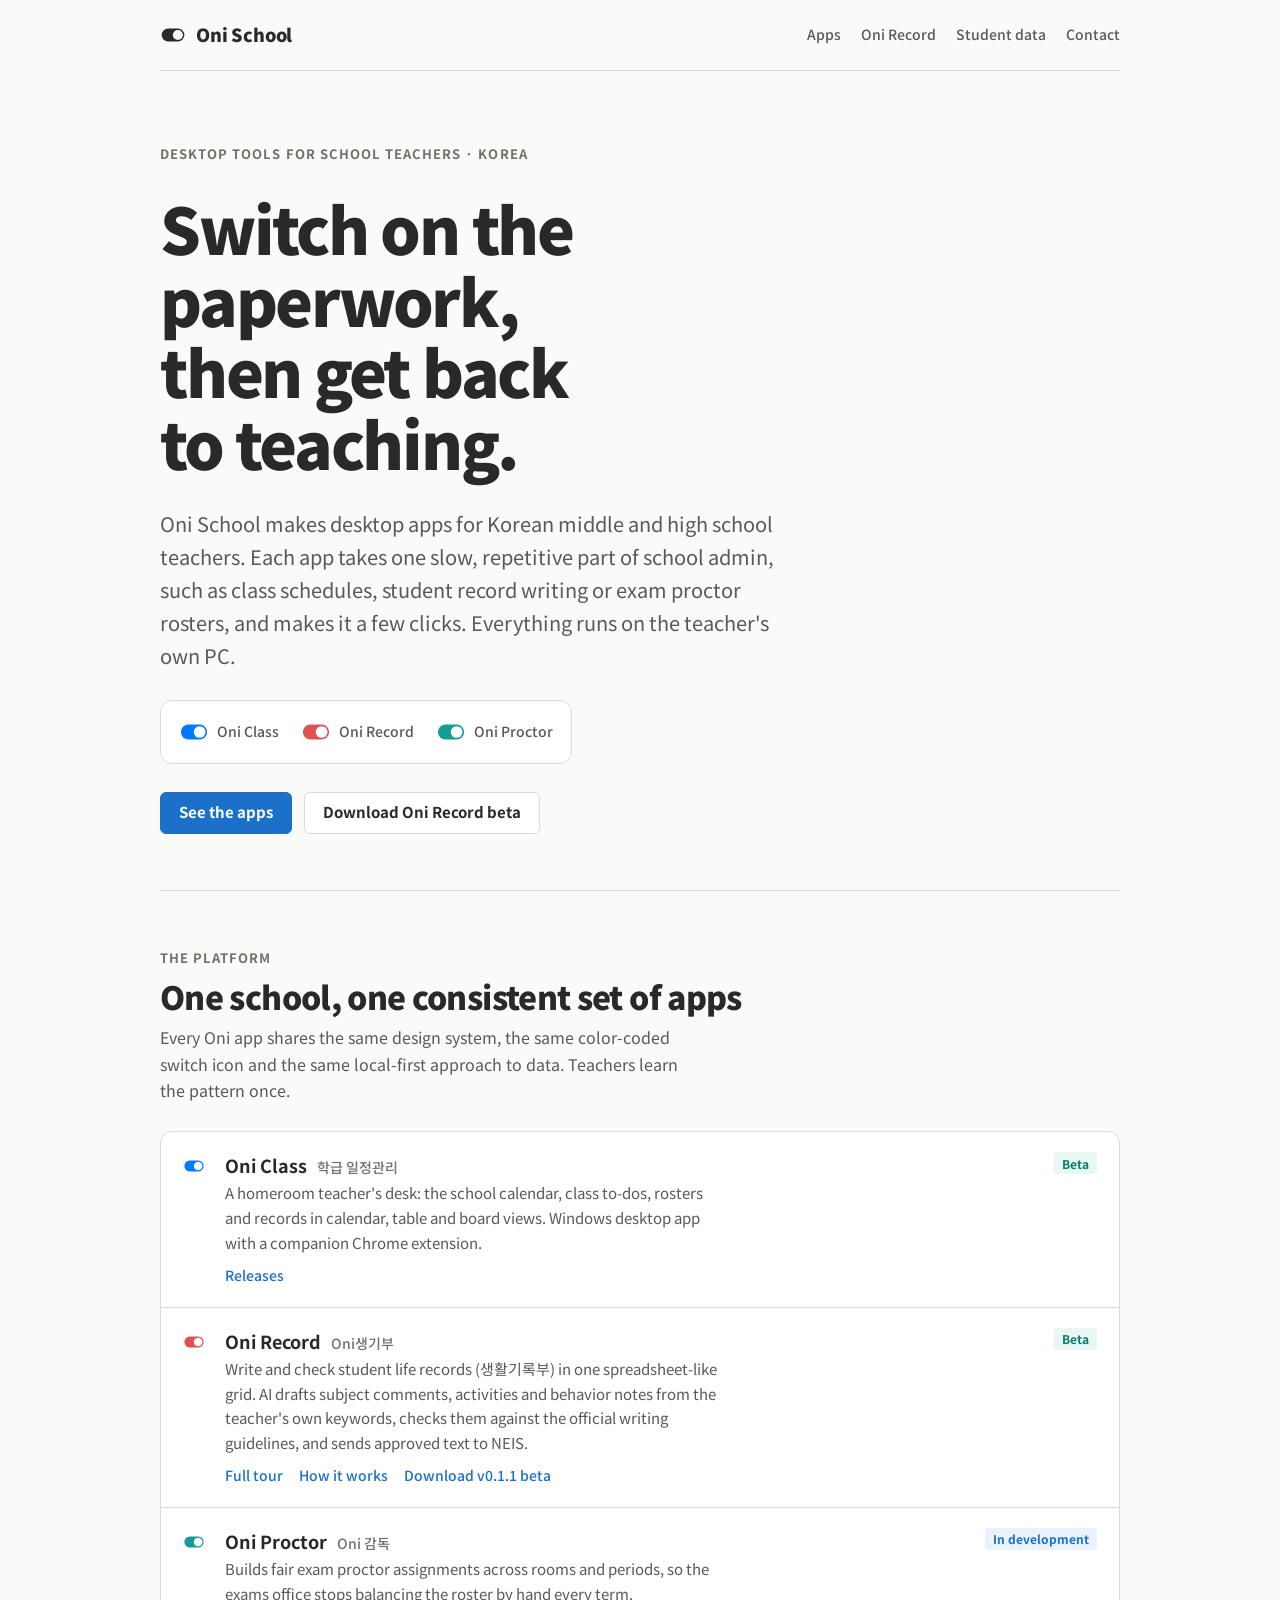
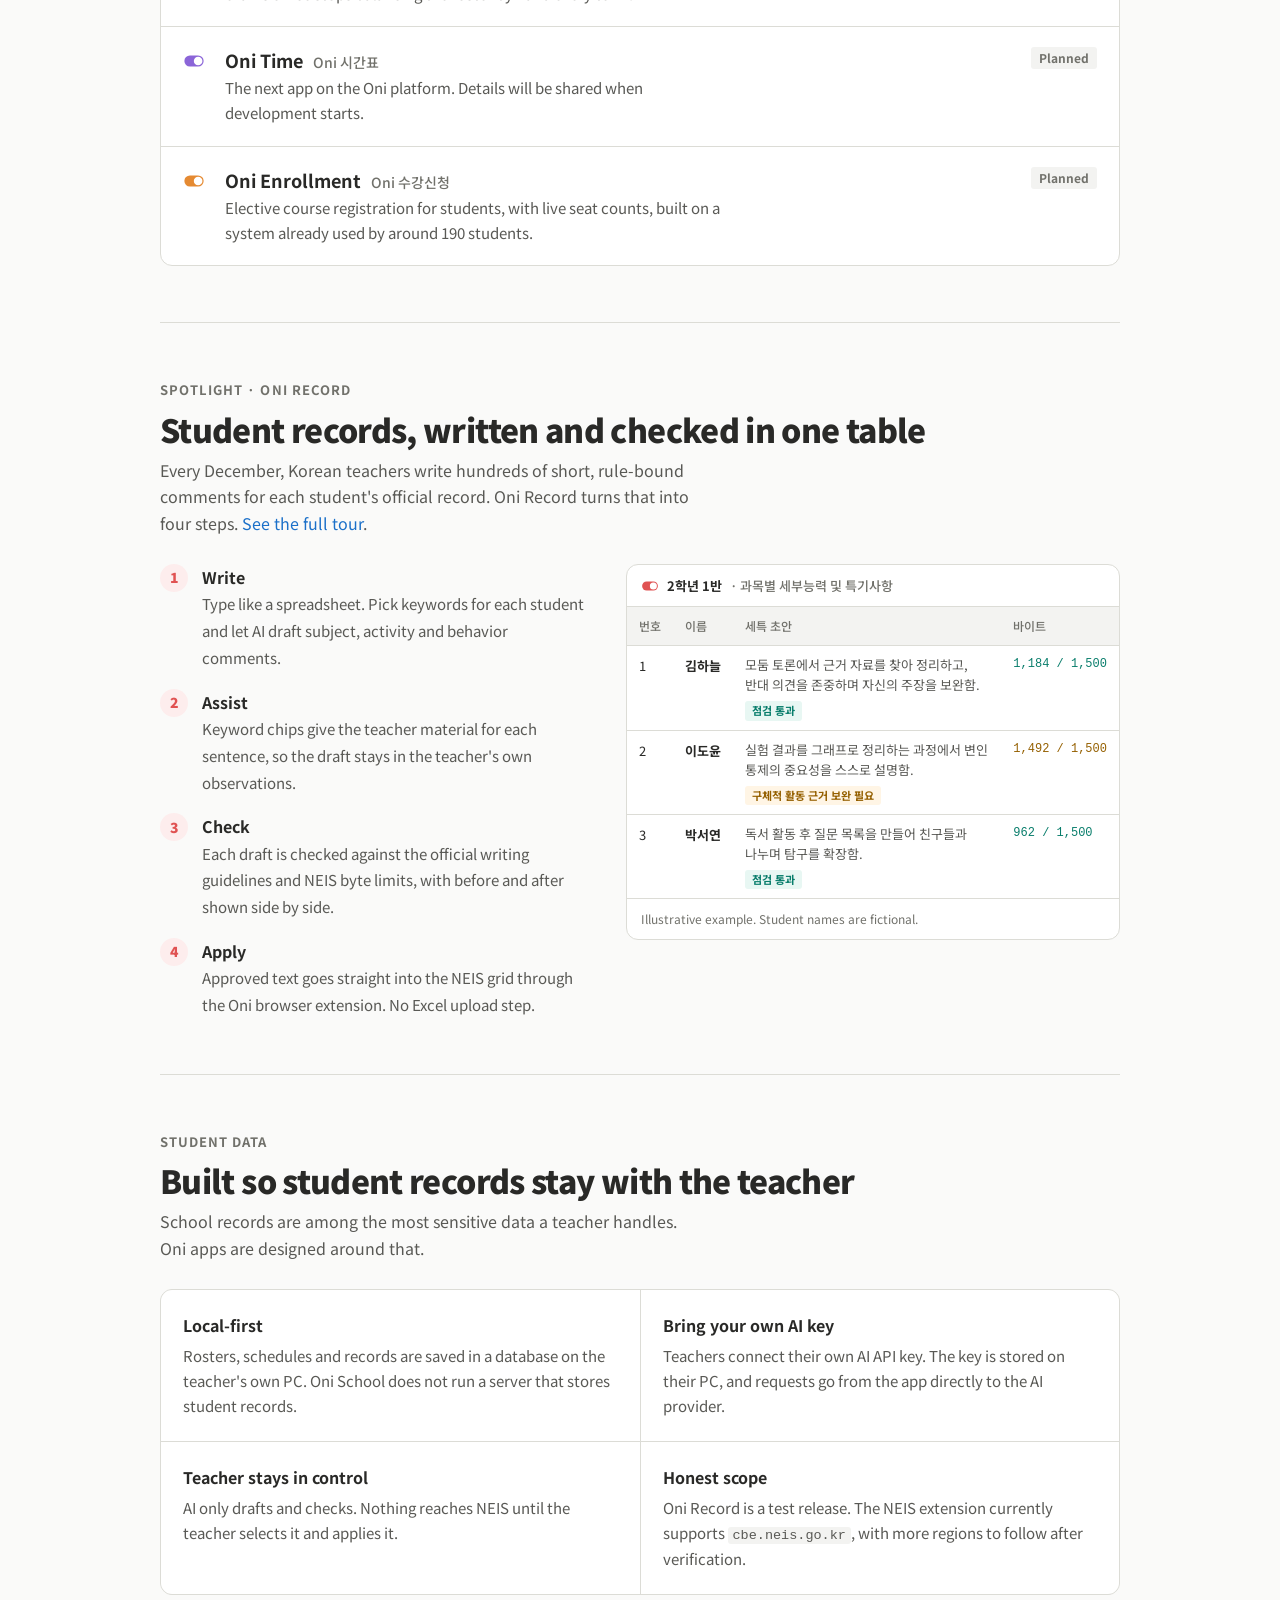
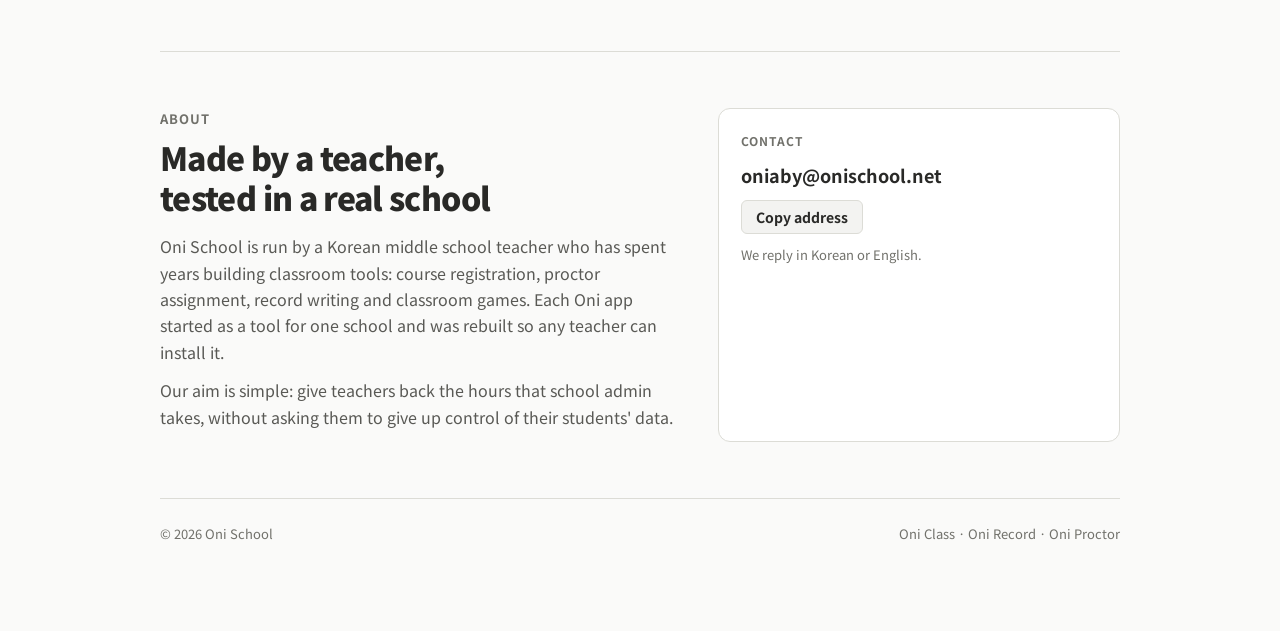
==== index.html @ 849f610b "Oni School site: landing page and Oni Record detail page - index.html: landing page as currently dep" ====
<!doctype html><html><head><meta charset=utf8><meta name=viewport content="width=device-width,initial-scale=1,viewport-fit=cover"><style>:root{color-scheme:light;box-sizing:border-box;padding-top:env(safe-area-inset-top,0px);padding-bottom:env(safe-area-inset-bottom,0px)}html{scroll-padding-top:env(safe-area-inset-top,0px)}body{margin:0;padding:0;font:14px -apple-system,BlinkMacSystemFont,sans-serif;background:#fff;color:#000}img{max-width:100%}[hidden]:not([hidden=until-found i]){display:none!important}</style></head><body>
<title>Oni School</title>
<meta name="description" content="Oni School builds local-first desktop tools for Korean school teachers: Oni Class, Oni Record and Oni Proctor.">
<link rel="preconnect" href="https://fonts.googleapis.com">
<link rel="preconnect" href="https://fonts.gstatic.com" crossorigin>
<link rel="stylesheet" href="https://fonts.googleapis.com/css2?family=Noto+Sans+KR:wght@400;500;700;900&display=swap">
<style>
/* Layout: Notion-calm single column (Oni School foundations v0.1). App switches are the one bold element. */
:root{
  --bg:#fafaf9; --surface:#ffffff; --subtle:#f3f3f1; --border:#dcdcd6;
  --text:#292927; --text-2:#595955; --muted:#71716b;
  --action:#1b70c9; --focus:#2383e2;
  --class:#007aff; --record:#e05252; --proctor:#149c95; --time:#8b65d8; --enroll:#e58a32;
  --class-soft:#eaf3fd; --record-soft:#fdeded; --proctor-soft:#e7f6f4; --time-soft:#f2edfb; --enroll-soft:#fff3e6;
  --ok:#087d6b; --ok-soft:#e8f7f3; --warn:#956000; --warn-soft:#fff5e5; --info:#1b70c9; --info-soft:#eaf3fd;
  --knob:#ffffff;
  --font:"Pretendard","Noto Sans KR",-apple-system,BlinkMacSystemFont,"Apple SD Gothic Neo","Malgun Gothic","Segoe UI",sans-serif;
  --mono:ui-monospace,"SF Mono",Menlo,Consolas,monospace;
  --r6:6px; --r12:12px;
}
@media (prefers-color-scheme: dark){:root:not([data-theme="light"]){
  --bg:#191919; --surface:#202020; --subtle:#262624; --border:#36362f;
  --text:rgba(255,255,255,.88); --text-2:rgba(255,255,255,.7); --muted:rgba(255,255,255,.52);
  --action:#5ea6ef; --focus:#5ea6ef;
  --class-soft:#16283d; --record-soft:#3a1f1f; --proctor-soft:#13302d; --time-soft:#2a2240; --enroll-soft:#3a2a18;
  --ok:#5fd0b9; --ok-soft:#163a33; --warn:#e9b45c; --warn-soft:#3a2e17; --info:#7ab6f2; --info-soft:#18304a;
  color-scheme:dark;
}}
:root[data-theme="dark"]{
  --bg:#191919; --surface:#202020; --subtle:#262624; --border:#36362f;
  --text:rgba(255,255,255,.88); --text-2:rgba(255,255,255,.7); --muted:rgba(255,255,255,.52);
  --action:#5ea6ef; --focus:#5ea6ef;
  --class-soft:#16283d; --record-soft:#3a1f1f; --proctor-soft:#13302d; --time-soft:#2a2240; --enroll-soft:#3a2a18;
  --ok:#5fd0b9; --ok-soft:#163a33; --warn:#e9b45c; --warn-soft:#3a2e17; --info:#7ab6f2; --info-soft:#18304a;
  color-scheme:dark;
}
*{box-sizing:border-box}
body{background:var(--bg);color:var(--text);font-family:var(--font);font-size:16px;line-height:1.65;margin:0;padding-inline:20px;padding-block:0 64px;-webkit-font-smoothing:antialiased;word-break:keep-all}
.wrap{max-width:960px;margin:0 auto}
a{color:var(--action);text-decoration:none}
a:hover{text-decoration:underline}
a:focus-visible,button:focus-visible{outline:2px solid var(--focus);outline-offset:2px;border-radius:4px}
h1,h2,h3{text-wrap:balance;margin:0}

/* Brand switch */
.sw{display:inline-block;flex:none}
.sw rect{fill:var(--c)}
.sw circle{fill:var(--knob)}

header.top{display:flex;align-items:center;justify-content:space-between;gap:16px;padding-block:20px;border-bottom:1px solid var(--border)}
.brand{display:flex;align-items:center;gap:10px;color:var(--text);font-weight:900;font-size:18px;letter-spacing:-.01em}
.brand:hover{text-decoration:none}
nav{display:flex;gap:20px;font-size:14px;font-weight:500}
nav a{color:var(--text-2)}

/* Hero */
.hero{padding-block:72px 56px;display:grid;gap:28px}
.eyebrow{font-size:13px;font-weight:700;letter-spacing:.08em;text-transform:uppercase;color:var(--muted)}
.hero h1{font-size:clamp(36px,7vw,64px);line-height:1.12;letter-spacing:-.035em;font-weight:900;max-width:14ch}
.hero p.lead{font-size:clamp(17px,2.4vw,20px);color:var(--text-2);max-width:56ch;margin:0}
.switchboard{display:flex;flex-wrap:wrap;gap:10px 22px;padding:16px 18px;background:var(--surface);border:1px solid var(--border);border-radius:var(--r12);width:fit-content;max-width:100%}
.switchboard span{display:flex;align-items:center;gap:8px;font-size:14px;font-weight:500;color:var(--text-2)}
.sw.big{width:30px;height:30px}
.sw.big circle{transition:transform .5s cubic-bezier(.3,.8,.3,1)}
.sw.big circle{transform-box:view-box}
.sw.big.off circle{transform:translateX(-96px)}
.sw.big.off rect{fill:var(--border);transition:fill .4s}
.cta{display:flex;flex-wrap:wrap;gap:12px}
.btn{display:inline-flex;align-items:center;height:42px;padding:0 18px;border-radius:var(--r6);font-weight:700;font-size:15px;border:1px solid var(--border);color:var(--text);background:var(--surface)}
.btn:hover{text-decoration:none;background:var(--subtle)}
.btn.primary{background:var(--action);border-color:var(--action);color:#fff}
.btn.primary:hover{filter:brightness(1.07);background:var(--action)}

section{padding-block:56px;border-top:1px solid var(--border)}
.sec-head{display:grid;gap:8px;margin-bottom:28px}
.sec-head h2{font-size:clamp(24px,4vw,32px);letter-spacing:-.02em;font-weight:900;line-height:1.25}
.sec-head p{color:var(--text-2);margin:0;max-width:60ch}

/* App directory (Notion-like rows) */
.apps{border:1px solid var(--border);border-radius:var(--r12);background:var(--surface);overflow:hidden}
.app{display:grid;grid-template-columns:28px minmax(0,1fr) auto;gap:6px 14px;align-items:start;padding:20px 22px;border-top:1px solid var(--border)}
.app:first-child{border-top:0}
.app .sw{width:22px;height:22px;margin-top:3px}
.app h3{font-size:18px;font-weight:700;line-height:1.5}
.app h3 small{font-weight:500;color:var(--muted);font-size:14px;margin-left:6px}
.app p{margin:2px 0 0;color:var(--text-2);font-size:15px;max-width:62ch}
.app .links{margin-top:8px;display:flex;flex-wrap:wrap;gap:6px 16px;font-size:14px;font-weight:500}
.tag{display:inline-flex;align-items:center;height:22px;padding:0 8px;border-radius:3px;font-size:12px;font-weight:700;white-space:nowrap}
.tag.beta{background:var(--ok-soft);color:var(--ok)}
.tag.dev{background:var(--info-soft);color:var(--info)}
.tag.plan{background:var(--subtle);color:var(--muted)}

/* Oni Record feature */
.feature{display:grid;grid-template-columns:minmax(0,1fr) minmax(0,1.15fr);gap:36px;align-items:start}
.steps{list-style:none;margin:0;padding:0;display:grid;gap:18px;counter-reset:s}
.steps li{display:grid;grid-template-columns:30px minmax(0,1fr);gap:12px;counter-increment:s}
.steps li::before{content:counter(s);display:grid;place-items:center;width:28px;height:28px;border-radius:50%;background:var(--record-soft);color:var(--record);font-weight:900;font-size:14px}
.steps b{display:block;font-size:16px}
.steps span{color:var(--text-2);font-size:15px}
.mock{background:var(--surface);border:1px solid var(--border);border-radius:var(--r12);overflow:hidden;font-size:13px;min-width:0}
.mock .bar{display:flex;align-items:center;gap:8px;padding:10px 14px;border-bottom:1px solid var(--border);color:var(--muted);font-weight:500}
.mock .bar .sw{width:18px;height:18px}
.mock .bar b{color:var(--text)}
.mock .scroll{overflow-x:auto}
.mock table{border-collapse:collapse;width:100%;min-width:460px}
.mock th,.mock td{border-bottom:1px solid var(--border);padding:9px 12px;text-align:left;vertical-align:top}
.mock th{font-weight:500;color:var(--muted);background:var(--subtle);font-size:12px}
.mock td.name{font-weight:700;white-space:nowrap}
.mock td.txt{color:var(--text-2);line-height:1.55}
.mock .bytes{font-family:var(--mono);font-variant-numeric:tabular-nums;font-size:12px;white-space:nowrap}
.mock .bytes.ok{color:var(--ok)}
.mock .bytes.warn{color:var(--warn)}
.mock .chip{display:inline-block;margin-top:6px;padding:1px 7px;border-radius:3px;font-size:11px;font-weight:700}
.chip.warn{background:var(--warn-soft);color:var(--warn)}
.chip.ok{background:var(--ok-soft);color:var(--ok)}
.mock .note{padding:10px 14px;color:var(--muted);font-size:12px}

/* Data handling */
.facts{display:grid;grid-template-columns:repeat(2,minmax(0,1fr));gap:1px;background:var(--border);border:1px solid var(--border);border-radius:var(--r12);overflow:hidden}
.fact{background:var(--surface);padding:22px}
.fact h3{font-size:16px;font-weight:700;margin-bottom:6px}
.fact p{margin:0;color:var(--text-2);font-size:15px}
code{font-family:var(--mono);font-size:.9em;background:var(--subtle);padding:1px 5px;border-radius:3px}

/* About + contact */
.about{display:grid;grid-template-columns:minmax(0,1.3fr) minmax(0,1fr);gap:36px}
.about p{margin:0 0 12px;color:var(--text-2);max-width:60ch}
.contact{background:var(--surface);border:1px solid var(--border);border-radius:var(--r12);padding:22px;display:grid;gap:10px;align-content:start}
.contact .label{font-size:12px;font-weight:700;letter-spacing:.08em;text-transform:uppercase;color:var(--muted)}
.contact .mail{font-size:18px;font-weight:700;user-select:all;overflow-wrap:anywhere}
.contact button{justify-self:start;font:inherit;font-size:14px;font-weight:700;height:34px;padding:0 14px;border-radius:var(--r6);border:1px solid var(--border);background:var(--subtle);color:var(--text);cursor:pointer}
.contact small{color:var(--muted);font-size:13px}

footer{border-top:1px solid var(--border);padding-block:24px;display:flex;flex-wrap:wrap;justify-content:space-between;gap:12px;color:var(--muted);font-size:13px}

@media (max-width:760px){
  .feature,.about{grid-template-columns:minmax(0,1fr)}
  .facts{grid-template-columns:minmax(0,1fr)}
  nav{display:none}
  .hero{padding-block:48px 40px}
  .app{grid-template-columns:24px minmax(0,1fr)}
  .app .tag{grid-column:2;justify-self:start;grid-row:1}
  .app > div{grid-column:2}
}
@media (prefers-reduced-motion:reduce){.sw.big circle,.sw.big rect{transition:none}}
</style>

<svg width="0" height="0" style="position:absolute" aria-hidden="true">
  <defs>
    <symbol id="oni-sw" viewBox="0 0 256 256"><rect x="16" y="64" width="224" height="128" rx="64" style="fill:var(--c)"/><circle cx="176" cy="128" r="50" style="fill:var(--knob)"/></symbol>
  </defs>
</svg>

<div class="wrap">
  <header class="top">
    <a class="brand" href="#top" aria-label="Oni School home">
      <svg class="sw" width="26" height="26" style="--c:var(--text)" viewBox="0 0 256 256" aria-hidden="true"><rect x="16" y="64" width="224" height="128" rx="64"/><circle cx="176" cy="128" r="50" style="fill:var(--bg)"/></svg>
      Oni School
    </a>
    <nav aria-label="Sections">
      <a href="#apps">Apps</a>
      <a href="#record">Oni Record</a>
      <a href="#data">Student data</a>
      <a href="#contact">Contact</a>
    </nav>
  </header>

  <main id="top">
    <div class="hero">
      <div class="eyebrow">Desktop tools for school teachers · Korea</div>
      <h1>Switch on the paperwork, then get back to teaching.</h1>
      <p class="lead">Oni School makes desktop apps for Korean middle and high school teachers. Each app takes one slow, repetitive part of school admin, such as class schedules, student record writing or exam proctor rosters, and makes it a few clicks. Everything runs on the teacher's own PC.</p>
      <div class="switchboard" aria-label="Oni School apps">
        <span><svg class="sw big off" style="--c:var(--class)" viewBox="0 0 256 256" aria-hidden="true"><rect x="16" y="64" width="224" height="128" rx="64"/><circle cx="176" cy="128" r="50"/></svg>Oni Class</span>
        <span><svg class="sw big off" style="--c:var(--record)" viewBox="0 0 256 256" aria-hidden="true"><rect x="16" y="64" width="224" height="128" rx="64"/><circle cx="176" cy="128" r="50"/></svg>Oni Record</span>
        <span><svg class="sw big off" style="--c:var(--proctor)" viewBox="0 0 256 256" aria-hidden="true"><rect x="16" y="64" width="224" height="128" rx="64"/><circle cx="176" cy="128" r="50"/></svg>Oni Proctor</span>
      </div>
      <div class="cta">
        <a class="btn primary" href="#apps">See the apps</a>
        <a class="btn" href="https://github.com/yang102948549/oni-record/releases" target="_blank" rel="noopener">Download Oni Record beta</a>
      </div>
    </div>

    <section id="apps">
      <div class="sec-head">
        <div class="eyebrow">The platform</div>
        <h2>One school, one consistent set of apps</h2>
        <p>Every Oni app shares the same design system, the same color-coded switch icon and the same local-first approach to data. Teachers learn the pattern once.</p>
      </div>
      <div class="apps">
        <article class="app">
          <svg class="sw" style="--c:var(--class)" aria-hidden="true"><use href="#oni-sw"/></svg>
          <div>
            <h3>Oni Class <small>학급 일정관리</small></h3>
            <p>A homeroom teacher's desk: the school calendar, class to-dos, rosters and records in calendar, table and board views. Windows desktop app with a companion Chrome extension.</p>
            <div class="links"><a href="https://github.com/yang102948549/oni-class/releases" target="_blank" rel="noopener">Releases</a></div>
          </div>
          <span class="tag beta">Beta</span>
        </article>
        <article class="app">
          <svg class="sw" style="--c:var(--record)" aria-hidden="true"><use href="#oni-sw"/></svg>
          <div>
            <h3>Oni Record <small>Oni생기부</small></h3>
            <p>Write and check student life records (생활기록부) in one spreadsheet-like grid. AI drafts subject comments, activities and behavior notes from the teacher's own keywords, checks them against the official writing guidelines, and sends approved text to NEIS.</p>
            <div class="links"><a href="oni-record/">Full tour</a><a href="#record">How it works</a><a href="https://github.com/yang102948549/oni-record/releases" target="_blank" rel="noopener">Download v0.1.1 beta</a></div>
          </div>
          <span class="tag beta">Beta</span>
        </article>
        <article class="app">
          <svg class="sw" style="--c:var(--proctor)" aria-hidden="true"><use href="#oni-sw"/></svg>
          <div>
            <h3>Oni Proctor <small>Oni 감독</small></h3>
            <p>Builds fair exam proctor assignments across rooms and periods, so the exams office stops balancing the roster by hand every term.</p>
          </div>
          <span class="tag dev">In development</span>
        </article>
        <article class="app">
          <svg class="sw" style="--c:var(--time)" aria-hidden="true"><use href="#oni-sw"/></svg>
          <div>
            <h3>Oni Time <small>Oni 시간표</small></h3>
            <p>The next app on the Oni platform. Details will be shared when development starts.</p>
          </div>
          <span class="tag plan">Planned</span>
        </article>
        <article class="app">
          <svg class="sw" style="--c:var(--enroll)" aria-hidden="true"><use href="#oni-sw"/></svg>
          <div>
            <h3>Oni Enrollment <small>Oni 수강신청</small></h3>
            <p>Elective course registration for students, with live seat counts, built on a system already used by around 190 students.</p>
          </div>
          <span class="tag plan">Planned</span>
        </article>
      </div>
    </section>

    <section id="record">
      <div class="sec-head">
        <div class="eyebrow">Spotlight · Oni Record</div>
        <h2>Student records, written and checked in one table</h2>
        <p>Every December, Korean teachers write hundreds of short, rule-bound comments for each student's official record. Oni Record turns that into four steps. <a href="oni-record/">See the full tour</a>.</p>
      </div>
      <div class="feature">
        <ol class="steps">
          <li><div><b>Write</b><span>Type like a spreadsheet. Pick keywords for each student and let AI draft subject, activity and behavior comments.</span></div></li>
          <li><div><b>Assist</b><span>Keyword chips give the teacher material for each sentence, so the draft stays in the teacher's own observations.</span></div></li>
          <li><div><b>Check</b><span>Each draft is checked against the official writing guidelines and NEIS byte limits, with before and after shown side by side.</span></div></li>
          <li><div><b>Apply</b><span>Approved text goes straight into the NEIS grid through the Oni browser extension. No Excel upload step.</span></div></li>
        </ol>
        <figure class="mock" style="margin:0">
          <div class="bar"><svg class="sw" style="--c:var(--record)" aria-hidden="true"><use href="#oni-sw"/></svg><b>2학년 1반</b> · 과목별 세부능력 및 특기사항</div>
          <div class="scroll">
            <table>
              <thead><tr><th>번호</th><th>이름</th><th>세특 초안</th><th>바이트</th></tr></thead>
              <tbody>
                <tr><td>1</td><td class="name">김하늘</td><td class="txt">모둠 토론에서 근거 자료를 찾아 정리하고, 반대 의견을 존중하며 자신의 주장을 보완함.<br><span class="chip ok">점검 통과</span></td><td class="bytes ok">1,184 / 1,500</td></tr>
                <tr><td>2</td><td class="name">이도윤</td><td class="txt">실험 결과를 그래프로 정리하는 과정에서 변인 통제의 중요성을 스스로 설명함.<br><span class="chip warn">구체적 활동 근거 보완 필요</span></td><td class="bytes warn">1,492 / 1,500</td></tr>
                <tr><td>3</td><td class="name">박서연</td><td class="txt">독서 활동 후 질문 목록을 만들어 친구들과 나누며 탐구를 확장함.<br><span class="chip ok">점검 통과</span></td><td class="bytes ok">962 / 1,500</td></tr>
              </tbody>
            </table>
          </div>
          <figcaption class="note">Illustrative example. Student names are fictional.</figcaption>
        </figure>
      </div>
    </section>

    <section id="data">
      <div class="sec-head">
        <div class="eyebrow">Student data</div>
        <h2>Built so student records stay with the teacher</h2>
        <p>School records are among the most sensitive data a teacher handles. Oni apps are designed around that.</p>
      </div>
      <div class="facts">
        <div class="fact"><h3>Local-first</h3><p>Rosters, schedules and records are saved in a database on the teacher's own PC. Oni School does not run a server that stores student records.</p></div>
        <div class="fact"><h3>Bring your own AI key</h3><p>Teachers connect their own AI API key. The key is stored on their PC, and requests go from the app directly to the AI provider.</p></div>
        <div class="fact"><h3>Teacher stays in control</h3><p>AI only drafts and checks. Nothing reaches NEIS until the teacher selects it and applies it.</p></div>
        <div class="fact"><h3>Honest scope</h3><p>Oni Record is a test release. The NEIS extension currently supports <code>cbe.neis.go.kr</code>, with more regions to follow after verification.</p></div>
      </div>
    </section>

    <section id="contact">
      <div class="about">
        <div>
          <div class="sec-head" style="margin-bottom:16px">
            <div class="eyebrow">About</div>
            <h2>Made by a teacher, tested in a real school</h2>
          </div>
          <p>Oni School is run by a Korean middle school teacher who has spent years building classroom tools: course registration, proctor assignment, record writing and classroom games. Each Oni app started as a tool for one school and was rebuilt so any teacher can install it.</p>
          <p>Our aim is simple: give teachers back the hours that school admin takes, without asking them to give up control of their students' data.</p>
        </div>
        <div class="contact">
          <div class="label">Contact</div>
          <div class="mail" id="mail">oniaby@onischool.net</div>
          <button type="button" id="copy">Copy address</button>
          <small>We reply in Korean or English.</small>
        </div>
      </div>
    </section>
  </main>

  <footer>
    <span>© 2026 Oni School</span>
    <span>Oni Class · Oni Record · Oni Proctor</span>
  </footer>
</div>

<script>
(function(){
  var reduce = window.matchMedia && matchMedia('(prefers-reduced-motion: reduce)').matches;
  var sws = document.querySelectorAll('.sw.big');
  sws.forEach(function(el,i){
    if(reduce){ el.classList.remove('off'); return; }
    setTimeout(function(){ el.classList.remove('off'); }, 350 + i*260);
  });
  var btn = document.getElementById('copy'), mail = document.getElementById('mail');
  btn.addEventListener('click', function(){
    var t = mail.textContent.trim();
    function selectIt(){ var r=document.createRange(); r.selectNodeContents(mail); var s=getSelection(); s.removeAllRanges(); s.addRange(r); btn.textContent='Selected. Press Ctrl+C'; }
    try{
      navigator.clipboard.writeText(t).then(function(){ btn.textContent='Copied'; }, selectIt);
    }catch(e){ selectIt(); }
  });
})();
</script>

</body></html>
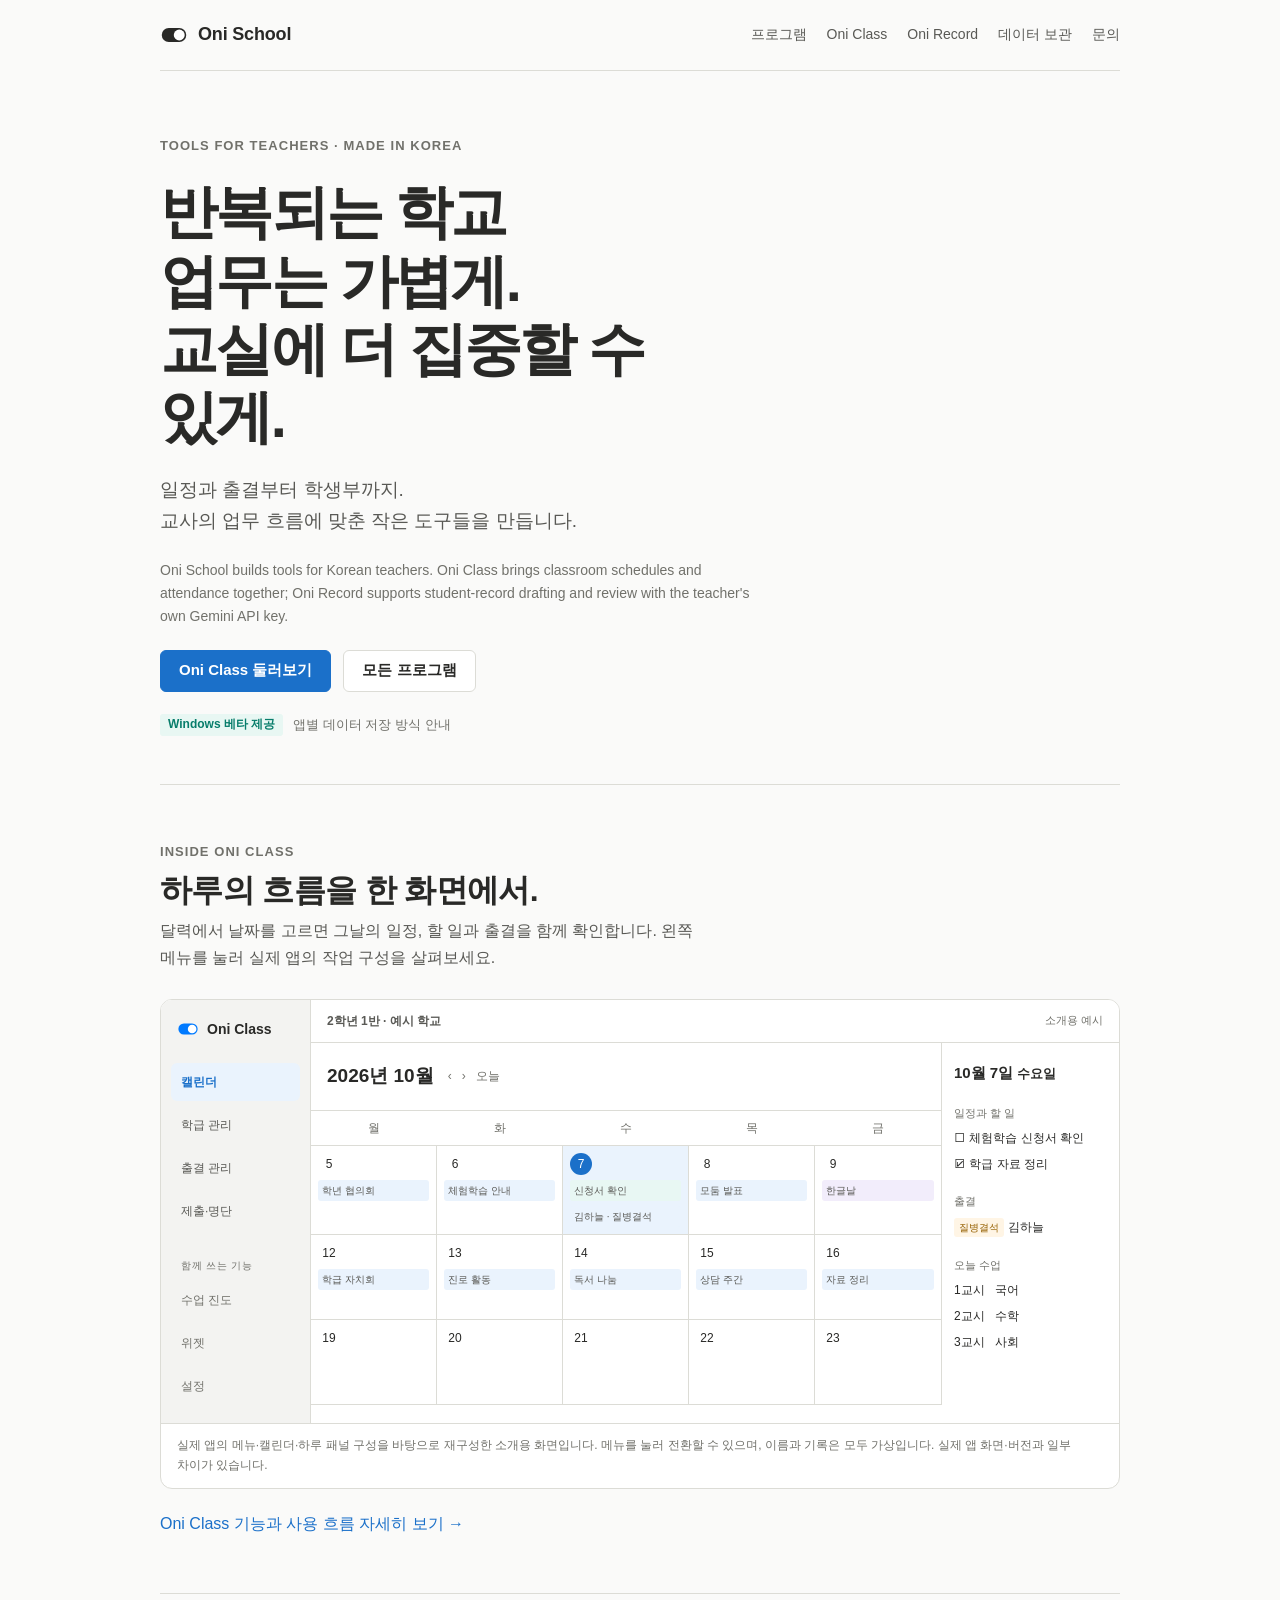
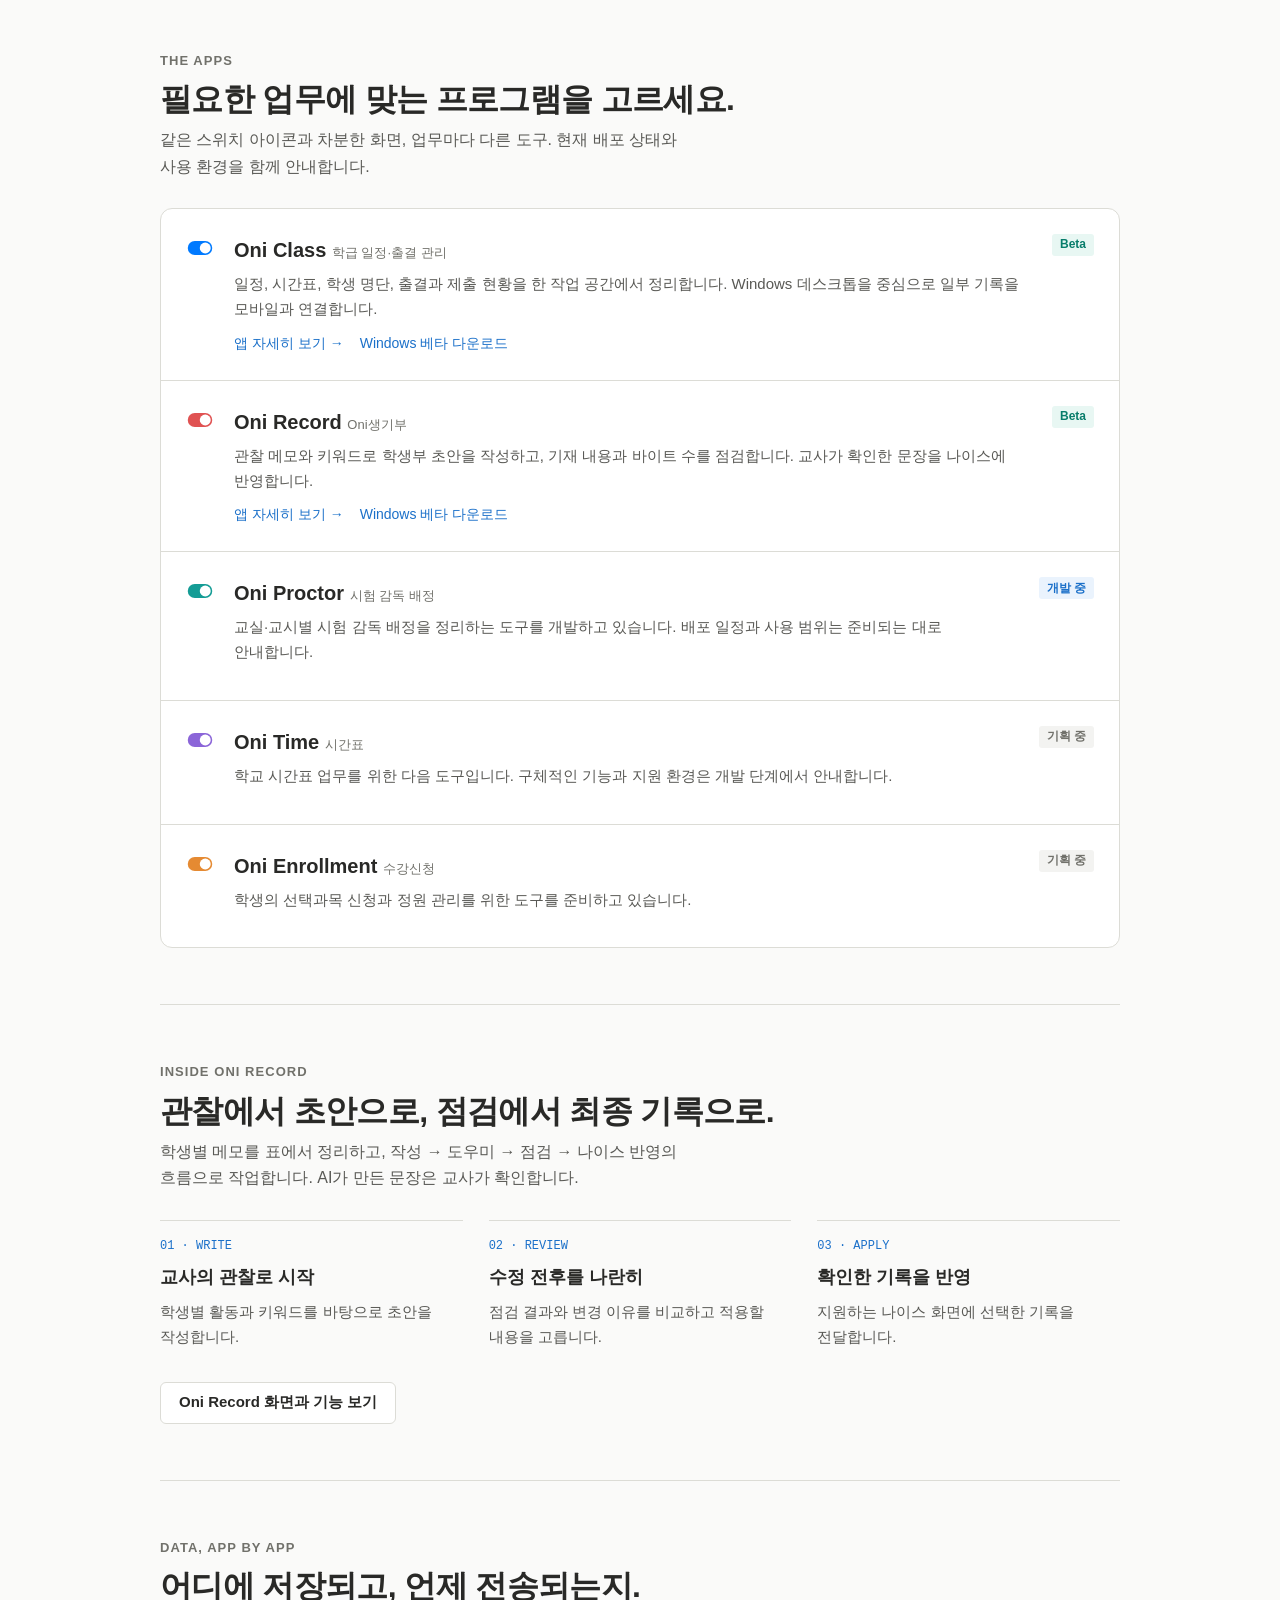
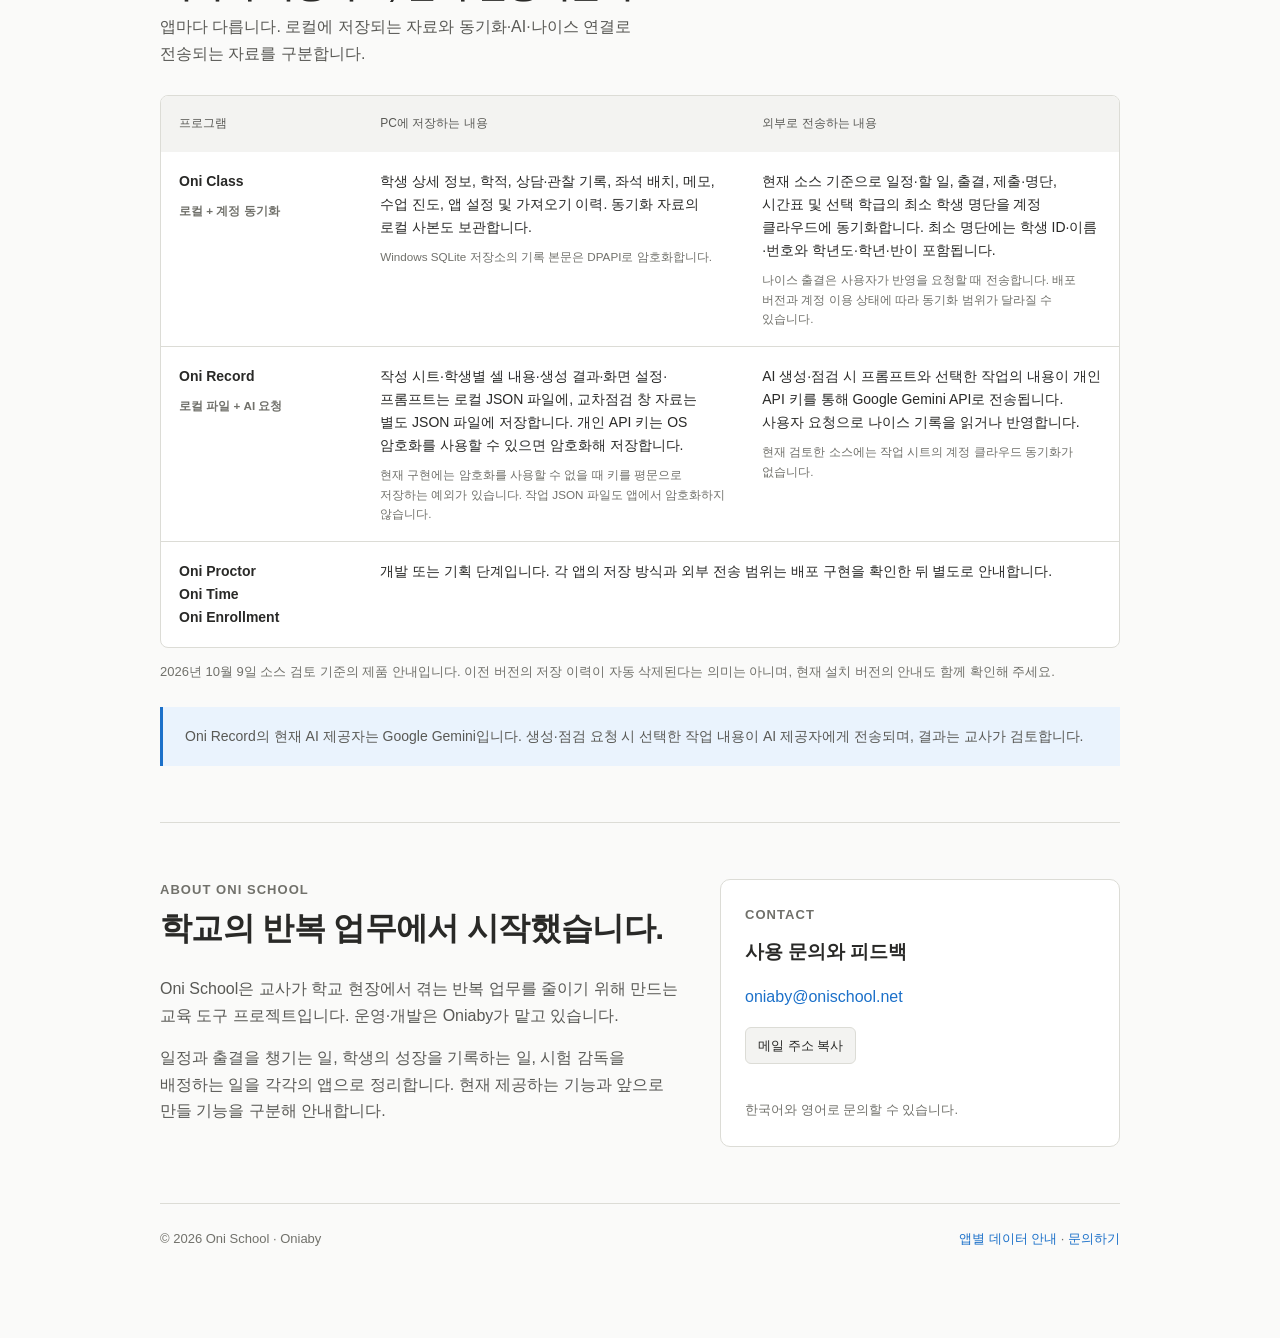
==== commit a4427286: "Clarify Record API key storage fallback from source review" ====
--- a/index.html
+++ b/index.html
@@ -1,325 +1,697 @@
-<!doctype html><html><head><meta charset=utf8><meta name=viewport content="width=device-width,initial-scale=1,viewport-fit=cover"><style>:root{color-scheme:light;box-sizing:border-box;padding-top:env(safe-area-inset-top,0px);padding-bottom:env(safe-area-inset-bottom,0px)}html{scroll-padding-top:env(safe-area-inset-top,0px)}body{margin:0;padding:0;font:14px -apple-system,BlinkMacSystemFont,sans-serif;background:#fff;color:#000}img{max-width:100%}[hidden]:not([hidden=until-found i]){display:none!important}</style></head><body>
-<title>Oni School</title>
-<meta name="description" content="Oni School builds local-first desktop tools for Korean school teachers: Oni Class, Oni Record and Oni Proctor.">
-<link rel="preconnect" href="https://fonts.googleapis.com">
-<link rel="preconnect" href="https://fonts.gstatic.com" crossorigin>
-<link rel="stylesheet" href="https://fonts.googleapis.com/css2?family=Noto+Sans+KR:wght@400;500;700;900&display=swap">
-<style>
-/* Layout: Notion-calm single column (Oni School foundations v0.1). App switches are the one bold element. */
-:root{
-  --bg:#fafaf9; --surface:#ffffff; --subtle:#f3f3f1; --border:#dcdcd6;
-  --text:#292927; --text-2:#595955; --muted:#71716b;
-  --action:#1b70c9; --focus:#2383e2;
-  --class:#007aff; --record:#e05252; --proctor:#149c95; --time:#8b65d8; --enroll:#e58a32;
-  --class-soft:#eaf3fd; --record-soft:#fdeded; --proctor-soft:#e7f6f4; --time-soft:#f2edfb; --enroll-soft:#fff3e6;
-  --ok:#087d6b; --ok-soft:#e8f7f3; --warn:#956000; --warn-soft:#fff5e5; --info:#1b70c9; --info-soft:#eaf3fd;
-  --knob:#ffffff;
-  --font:"Pretendard","Noto Sans KR",-apple-system,BlinkMacSystemFont,"Apple SD Gothic Neo","Malgun Gothic","Segoe UI",sans-serif;
-  --mono:ui-monospace,"SF Mono",Menlo,Consolas,monospace;
-  --r6:6px; --r12:12px;
-}
-@media (prefers-color-scheme: dark){:root:not([data-theme="light"]){
-  --bg:#191919; --surface:#202020; --subtle:#262624; --border:#36362f;
-  --text:rgba(255,255,255,.88); --text-2:rgba(255,255,255,.7); --muted:rgba(255,255,255,.52);
-  --action:#5ea6ef; --focus:#5ea6ef;
-  --class-soft:#16283d; --record-soft:#3a1f1f; --proctor-soft:#13302d; --time-soft:#2a2240; --enroll-soft:#3a2a18;
-  --ok:#5fd0b9; --ok-soft:#163a33; --warn:#e9b45c; --warn-soft:#3a2e17; --info:#7ab6f2; --info-soft:#18304a;
-  color-scheme:dark;
-}}
-:root[data-theme="dark"]{
-  --bg:#191919; --surface:#202020; --subtle:#262624; --border:#36362f;
-  --text:rgba(255,255,255,.88); --text-2:rgba(255,255,255,.7); --muted:rgba(255,255,255,.52);
-  --action:#5ea6ef; --focus:#5ea6ef;
-  --class-soft:#16283d; --record-soft:#3a1f1f; --proctor-soft:#13302d; --time-soft:#2a2240; --enroll-soft:#3a2a18;
-  --ok:#5fd0b9; --ok-soft:#163a33; --warn:#e9b45c; --warn-soft:#3a2e17; --info:#7ab6f2; --info-soft:#18304a;
-  color-scheme:dark;
-}
-*{box-sizing:border-box}
-body{background:var(--bg);color:var(--text);font-family:var(--font);font-size:16px;line-height:1.65;margin:0;padding-inline:20px;padding-block:0 64px;-webkit-font-smoothing:antialiased;word-break:keep-all}
-.wrap{max-width:960px;margin:0 auto}
-a{color:var(--action);text-decoration:none}
-a:hover{text-decoration:underline}
-a:focus-visible,button:focus-visible{outline:2px solid var(--focus);outline-offset:2px;border-radius:4px}
-h1,h2,h3{text-wrap:balance;margin:0}
-
-/* Brand switch */
-.sw{display:inline-block;flex:none}
-.sw rect{fill:var(--c)}
-.sw circle{fill:var(--knob)}
-
-header.top{display:flex;align-items:center;justify-content:space-between;gap:16px;padding-block:20px;border-bottom:1px solid var(--border)}
-.brand{display:flex;align-items:center;gap:10px;color:var(--text);font-weight:900;font-size:18px;letter-spacing:-.01em}
-.brand:hover{text-decoration:none}
-nav{display:flex;gap:20px;font-size:14px;font-weight:500}
-nav a{color:var(--text-2)}
-
-/* Hero */
-.hero{padding-block:72px 56px;display:grid;gap:28px}
-.eyebrow{font-size:13px;font-weight:700;letter-spacing:.08em;text-transform:uppercase;color:var(--muted)}
-.hero h1{font-size:clamp(36px,7vw,64px);line-height:1.12;letter-spacing:-.035em;font-weight:900;max-width:14ch}
-.hero p.lead{font-size:clamp(17px,2.4vw,20px);color:var(--text-2);max-width:56ch;margin:0}
-.switchboard{display:flex;flex-wrap:wrap;gap:10px 22px;padding:16px 18px;background:var(--surface);border:1px solid var(--border);border-radius:var(--r12);width:fit-content;max-width:100%}
-.switchboard span{display:flex;align-items:center;gap:8px;font-size:14px;font-weight:500;color:var(--text-2)}
-.sw.big{width:30px;height:30px}
-.sw.big circle{transition:transform .5s cubic-bezier(.3,.8,.3,1)}
-.sw.big circle{transform-box:view-box}
-.sw.big.off circle{transform:translateX(-96px)}
-.sw.big.off rect{fill:var(--border);transition:fill .4s}
-.cta{display:flex;flex-wrap:wrap;gap:12px}
-.btn{display:inline-flex;align-items:center;height:42px;padding:0 18px;border-radius:var(--r6);font-weight:700;font-size:15px;border:1px solid var(--border);color:var(--text);background:var(--surface)}
-.btn:hover{text-decoration:none;background:var(--subtle)}
-.btn.primary{background:var(--action);border-color:var(--action);color:#fff}
-.btn.primary:hover{filter:brightness(1.07);background:var(--action)}
-
-section{padding-block:56px;border-top:1px solid var(--border)}
-.sec-head{display:grid;gap:8px;margin-bottom:28px}
-.sec-head h2{font-size:clamp(24px,4vw,32px);letter-spacing:-.02em;font-weight:900;line-height:1.25}
-.sec-head p{color:var(--text-2);margin:0;max-width:60ch}
-
-/* App directory (Notion-like rows) */
-.apps{border:1px solid var(--border);border-radius:var(--r12);background:var(--surface);overflow:hidden}
-.app{display:grid;grid-template-columns:28px minmax(0,1fr) auto;gap:6px 14px;align-items:start;padding:20px 22px;border-top:1px solid var(--border)}
-.app:first-child{border-top:0}
-.app .sw{width:22px;height:22px;margin-top:3px}
-.app h3{font-size:18px;font-weight:700;line-height:1.5}
-.app h3 small{font-weight:500;color:var(--muted);font-size:14px;margin-left:6px}
-.app p{margin:2px 0 0;color:var(--text-2);font-size:15px;max-width:62ch}
-.app .links{margin-top:8px;display:flex;flex-wrap:wrap;gap:6px 16px;font-size:14px;font-weight:500}
-.tag{display:inline-flex;align-items:center;height:22px;padding:0 8px;border-radius:3px;font-size:12px;font-weight:700;white-space:nowrap}
-.tag.beta{background:var(--ok-soft);color:var(--ok)}
-.tag.dev{background:var(--info-soft);color:var(--info)}
-.tag.plan{background:var(--subtle);color:var(--muted)}
-
-/* Oni Record feature */
-.feature{display:grid;grid-template-columns:minmax(0,1fr) minmax(0,1.15fr);gap:36px;align-items:start}
-.steps{list-style:none;margin:0;padding:0;display:grid;gap:18px;counter-reset:s}
-.steps li{display:grid;grid-template-columns:30px minmax(0,1fr);gap:12px;counter-increment:s}
-.steps li::before{content:counter(s);display:grid;place-items:center;width:28px;height:28px;border-radius:50%;background:var(--record-soft);color:var(--record);font-weight:900;font-size:14px}
-.steps b{display:block;font-size:16px}
-.steps span{color:var(--text-2);font-size:15px}
-.mock{background:var(--surface);border:1px solid var(--border);border-radius:var(--r12);overflow:hidden;font-size:13px;min-width:0}
-.mock .bar{display:flex;align-items:center;gap:8px;padding:10px 14px;border-bottom:1px solid var(--border);color:var(--muted);font-weight:500}
-.mock .bar .sw{width:18px;height:18px}
-.mock .bar b{color:var(--text)}
-.mock .scroll{overflow-x:auto}
-.mock table{border-collapse:collapse;width:100%;min-width:460px}
-.mock th,.mock td{border-bottom:1px solid var(--border);padding:9px 12px;text-align:left;vertical-align:top}
-.mock th{font-weight:500;color:var(--muted);background:var(--subtle);font-size:12px}
-.mock td.name{font-weight:700;white-space:nowrap}
-.mock td.txt{color:var(--text-2);line-height:1.55}
-.mock .bytes{font-family:var(--mono);font-variant-numeric:tabular-nums;font-size:12px;white-space:nowrap}
-.mock .bytes.ok{color:var(--ok)}
-.mock .bytes.warn{color:var(--warn)}
-.mock .chip{display:inline-block;margin-top:6px;padding:1px 7px;border-radius:3px;font-size:11px;font-weight:700}
-.chip.warn{background:var(--warn-soft);color:var(--warn)}
-.chip.ok{background:var(--ok-soft);color:var(--ok)}
-.mock .note{padding:10px 14px;color:var(--muted);font-size:12px}
-
-/* Data handling */
-.facts{display:grid;grid-template-columns:repeat(2,minmax(0,1fr));gap:1px;background:var(--border);border:1px solid var(--border);border-radius:var(--r12);overflow:hidden}
-.fact{background:var(--surface);padding:22px}
-.fact h3{font-size:16px;font-weight:700;margin-bottom:6px}
-.fact p{margin:0;color:var(--text-2);font-size:15px}
-code{font-family:var(--mono);font-size:.9em;background:var(--subtle);padding:1px 5px;border-radius:3px}
-
-/* About + contact */
-.about{display:grid;grid-template-columns:minmax(0,1.3fr) minmax(0,1fr);gap:36px}
-.about p{margin:0 0 12px;color:var(--text-2);max-width:60ch}
-.contact{background:var(--surface);border:1px solid var(--border);border-radius:var(--r12);padding:22px;display:grid;gap:10px;align-content:start}
-.contact .label{font-size:12px;font-weight:700;letter-spacing:.08em;text-transform:uppercase;color:var(--muted)}
-.contact .mail{font-size:18px;font-weight:700;user-select:all;overflow-wrap:anywhere}
-.contact button{justify-self:start;font:inherit;font-size:14px;font-weight:700;height:34px;padding:0 14px;border-radius:var(--r6);border:1px solid var(--border);background:var(--subtle);color:var(--text);cursor:pointer}
-.contact small{color:var(--muted);font-size:13px}
-
-footer{border-top:1px solid var(--border);padding-block:24px;display:flex;flex-wrap:wrap;justify-content:space-between;gap:12px;color:var(--muted);font-size:13px}
-
-@media (max-width:760px){
-  .feature,.about{grid-template-columns:minmax(0,1fr)}
-  .facts{grid-template-columns:minmax(0,1fr)}
-  nav{display:none}
-  .hero{padding-block:48px 40px}
-  .app{grid-template-columns:24px minmax(0,1fr)}
-  .app .tag{grid-column:2;justify-self:start;grid-row:1}
-  .app > div{grid-column:2}
-}
-@media (prefers-reduced-motion:reduce){.sw.big circle,.sw.big rect{transition:none}}
-</style>
-
-<svg width="0" height="0" style="position:absolute" aria-hidden="true">
-  <defs>
-    <symbol id="oni-sw" viewBox="0 0 256 256"><rect x="16" y="64" width="224" height="128" rx="64" style="fill:var(--c)"/><circle cx="176" cy="128" r="50" style="fill:var(--knob)"/></symbol>
-  </defs>
-</svg>
-
-<div class="wrap">
-  <header class="top">
-    <a class="brand" href="#top" aria-label="Oni School home">
-      <svg class="sw" width="26" height="26" style="--c:var(--text)" viewBox="0 0 256 256" aria-hidden="true"><rect x="16" y="64" width="224" height="128" rx="64"/><circle cx="176" cy="128" r="50" style="fill:var(--bg)"/></svg>
-      Oni School
-    </a>
-    <nav aria-label="Sections">
-      <a href="#apps">Apps</a>
-      <a href="#record">Oni Record</a>
-      <a href="#data">Student data</a>
-      <a href="#contact">Contact</a>
-    </nav>
-  </header>
-
-  <main id="top">
-    <div class="hero">
-      <div class="eyebrow">Desktop tools for school teachers · Korea</div>
-      <h1>Switch on the paperwork, then get back to teaching.</h1>
-      <p class="lead">Oni School makes desktop apps for Korean middle and high school teachers. Each app takes one slow, repetitive part of school admin, such as class schedules, student record writing or exam proctor rosters, and makes it a few clicks. Everything runs on the teacher's own PC.</p>
-      <div class="switchboard" aria-label="Oni School apps">
-        <span><svg class="sw big off" style="--c:var(--class)" viewBox="0 0 256 256" aria-hidden="true"><rect x="16" y="64" width="224" height="128" rx="64"/><circle cx="176" cy="128" r="50"/></svg>Oni Class</span>
-        <span><svg class="sw big off" style="--c:var(--record)" viewBox="0 0 256 256" aria-hidden="true"><rect x="16" y="64" width="224" height="128" rx="64"/><circle cx="176" cy="128" r="50"/></svg>Oni Record</span>
-        <span><svg class="sw big off" style="--c:var(--proctor)" viewBox="0 0 256 256" aria-hidden="true"><rect x="16" y="64" width="224" height="128" rx="64"/><circle cx="176" cy="128" r="50"/></svg>Oni Proctor</span>
-      </div>
-      <div class="cta">
-        <a class="btn primary" href="#apps">See the apps</a>
-        <a class="btn" href="https://github.com/yang102948549/oni-record/releases" target="_blank" rel="noopener">Download Oni Record beta</a>
-      </div>
-    </div>
-
-    <section id="apps">
-      <div class="sec-head">
-        <div class="eyebrow">The platform</div>
-        <h2>One school, one consistent set of apps</h2>
-        <p>Every Oni app shares the same design system, the same color-coded switch icon and the same local-first approach to data. Teachers learn the pattern once.</p>
-      </div>
-      <div class="apps">
-        <article class="app">
-          <svg class="sw" style="--c:var(--class)" aria-hidden="true"><use href="#oni-sw"/></svg>
-          <div>
-            <h3>Oni Class <small>학급 일정관리</small></h3>
-            <p>A homeroom teacher's desk: the school calendar, class to-dos, rosters and records in calendar, table and board views. Windows desktop app with a companion Chrome extension.</p>
-            <div class="links"><a href="https://github.com/yang102948549/oni-class/releases" target="_blank" rel="noopener">Releases</a></div>
-          </div>
-          <span class="tag beta">Beta</span>
-        </article>
-        <article class="app">
-          <svg class="sw" style="--c:var(--record)" aria-hidden="true"><use href="#oni-sw"/></svg>
-          <div>
-            <h3>Oni Record <small>Oni생기부</small></h3>
-            <p>Write and check student life records (생활기록부) in one spreadsheet-like grid. AI drafts subject comments, activities and behavior notes from the teacher's own keywords, checks them against the official writing guidelines, and sends approved text to NEIS.</p>
-            <div class="links"><a href="oni-record/">Full tour</a><a href="#record">How it works</a><a href="https://github.com/yang102948549/oni-record/releases" target="_blank" rel="noopener">Download v0.1.1 beta</a></div>
-          </div>
-          <span class="tag beta">Beta</span>
-        </article>
-        <article class="app">
-          <svg class="sw" style="--c:var(--proctor)" aria-hidden="true"><use href="#oni-sw"/></svg>
-          <div>
-            <h3>Oni Proctor <small>Oni 감독</small></h3>
-            <p>Builds fair exam proctor assignments across rooms and periods, so the exams office stops balancing the roster by hand every term.</p>
-          </div>
-          <span class="tag dev">In development</span>
-        </article>
-        <article class="app">
-          <svg class="sw" style="--c:var(--time)" aria-hidden="true"><use href="#oni-sw"/></svg>
-          <div>
-            <h3>Oni Time <small>Oni 시간표</small></h3>
-            <p>The next app on the Oni platform. Details will be shared when development starts.</p>
-          </div>
-          <span class="tag plan">Planned</span>
-        </article>
-        <article class="app">
-          <svg class="sw" style="--c:var(--enroll)" aria-hidden="true"><use href="#oni-sw"/></svg>
-          <div>
-            <h3>Oni Enrollment <small>Oni 수강신청</small></h3>
-            <p>Elective course registration for students, with live seat counts, built on a system already used by around 190 students.</p>
-          </div>
-          <span class="tag plan">Planned</span>
-        </article>
-      </div>
-    </section>
-
-    <section id="record">
-      <div class="sec-head">
-        <div class="eyebrow">Spotlight · Oni Record</div>
-        <h2>Student records, written and checked in one table</h2>
-        <p>Every December, Korean teachers write hundreds of short, rule-bound comments for each student's official record. Oni Record turns that into four steps. <a href="oni-record/">See the full tour</a>.</p>
-      </div>
-      <div class="feature">
-        <ol class="steps">
-          <li><div><b>Write</b><span>Type like a spreadsheet. Pick keywords for each student and let AI draft subject, activity and behavior comments.</span></div></li>
-          <li><div><b>Assist</b><span>Keyword chips give the teacher material for each sentence, so the draft stays in the teacher's own observations.</span></div></li>
-          <li><div><b>Check</b><span>Each draft is checked against the official writing guidelines and NEIS byte limits, with before and after shown side by side.</span></div></li>
-          <li><div><b>Apply</b><span>Approved text goes straight into the NEIS grid through the Oni browser extension. No Excel upload step.</span></div></li>
-        </ol>
-        <figure class="mock" style="margin:0">
-          <div class="bar"><svg class="sw" style="--c:var(--record)" aria-hidden="true"><use href="#oni-sw"/></svg><b>2학년 1반</b> · 과목별 세부능력 및 특기사항</div>
-          <div class="scroll">
-            <table>
-              <thead><tr><th>번호</th><th>이름</th><th>세특 초안</th><th>바이트</th></tr></thead>
+<!doctype html>
+<html lang="ko">
+  <head>
+    <meta charset="utf-8" />
+    <meta name="viewport" content="width=device-width,initial-scale=1" />
+    <title>Oni School — 교사의 하루를 정리하는 도구</title>
+    <meta
+      name="description"
+      content="교사를 위한 Oni Class, Oni Record와 학교 업무 도구. 실제 화면 구성, Windows 베타 다운로드, 앱별 데이터 보관·전송 범위를 확인하세요."
+    />
+    <meta name="theme-color" content="#fafaf9" />
+    <link rel="canonical" href="https://onischool.net/" />
+    <meta
+      property="og:title"
+      content="Oni School — 교사의 하루를 정리하는 도구"
+    />
+    <meta
+      property="og:description"
+      content="교사를 위한 Oni Class, Oni Record와 학교 업무 도구. 실제 화면 구성, Windows 베타 다운로드, 앱별 데이터 보관·전송 범위를 확인하세요."
+    />
+    <meta property="og:type" content="website" />
+    <meta property="og:url" content="https://onischool.net/" />
+    <link rel="stylesheet" href="assets/site.css" />
+    <link rel="stylesheet" href="assets/class-tour.css" />
+    <script src="assets/site.js" defer></script>
+  </head>
+  <body>
+    <a class="skip" href="#main">본문으로 건너뛰기</a>
+    <div class="wrap">
+      <header class="top">
+        <a class="brand" href="./"
+          ><svg
+            class="sw"
+            style="--c: var(--text)"
+            viewBox="0 0 256 256"
+            width="28"
+            height="28"
+            aria-hidden="true"
+          >
+            <rect x="16" y="64" width="224" height="128" rx="64" />
+            <circle cx="176" cy="128" r="50" /></svg
+          >Oni School</a
+        >
+        <nav aria-label="주요 메뉴">
+          <a href="#apps">프로그램</a><a href="oni-class/">Oni Class</a
+          ><a href="oni-record/">Oni Record</a><a href="#data">데이터 보관</a
+          ><a href="#contact">문의</a>
+        </nav>
+      </header>
+      <main id="main">
+        <div class="hero">
+          <div class="eyebrow">Tools for teachers · Made in Korea</div>
+          <h1>반복되는 학교 업무는 가볍게.<br />교실에 더 집중할 수 있게.</h1>
+          <p class="lead">
+            일정과 출결부터 학생부까지.<br />교사의 업무 흐름에 맞춘 작은
+            도구들을 만듭니다.
+          </p>
+          <p class="english" lang="en">
+            Oni School builds tools for Korean teachers. Oni Class brings
+            classroom schedules and attendance together; Oni Record supports
+            student-record drafting and review with the teacher's own Gemini API
+            key.
+          </p>
+          <div class="cta">
+            <a class="btn primary" href="oni-class/">Oni Class 둘러보기</a
+            ><a class="btn" href="#apps">모든 프로그램</a>
+          </div>
+          <div class="meta">
+            <span class="tag beta">Windows 베타 제공</span
+            ><span>앱별 데이터 저장 방식 안내</span>
+          </div>
+        </div>
+        <section id="class">
+          <div class="sec-head">
+            <div class="eyebrow">Inside Oni Class</div>
+            <h2>하루의 흐름을 한 화면에서.</h2>
+            <p>
+              달력에서 날짜를 고르면 그날의 일정, 할 일과 출결을 함께
+              확인합니다. 왼쪽 메뉴를 눌러 실제 앱의 작업 구성을 살펴보세요.
+            </p>
+          </div>
+          <figure class="preview" data-demo>
+            <div
+              class="preview-scroll"
+              tabindex="0"
+              aria-label="Oni Class 예시 화면, 좁은 화면에서는 가로로 스크롤"
+            >
+              <div class="app-window">
+                <aside class="app-side">
+                  <div class="app-wordmark">
+                    <svg
+                      class="sw"
+                      style="--c: var(--class)"
+                      viewBox="0 0 256 256"
+                      width="28"
+                      height="28"
+                      aria-hidden="true"
+                    >
+                      <rect x="16" y="64" width="224" height="128" rx="64" />
+                      <circle cx="176" cy="128" r="50" /></svg
+                    ><b>Oni Class</b>
+                  </div>
+                  <div
+                    class="demo-menu"
+                    role="tablist"
+                    aria-label="앱 화면 둘러보기"
+                    aria-orientation="vertical"
+                  >
+                    <button
+                      type="button"
+                      id="home-tab-calendar"
+                      role="tab"
+                      aria-selected="true"
+                      aria-controls="home-calendar"
+                      tabindex="0"
+                    >
+                      캘린더</button
+                    ><button
+                      type="button"
+                      id="home-tab-students"
+                      role="tab"
+                      aria-selected="false"
+                      aria-controls="home-students"
+                      tabindex="-1"
+                    >
+                      학급 관리</button
+                    ><button
+                      type="button"
+                      id="home-tab-attendance"
+                      role="tab"
+                      aria-selected="false"
+                      aria-controls="home-attendance"
+                      tabindex="-1"
+                    >
+                      출결 관리</button
+                    ><button
+                      type="button"
+                      id="home-tab-surveys"
+                      role="tab"
+                      aria-selected="false"
+                      aria-controls="home-surveys"
+                      tabindex="-1"
+                    >
+                      제출·명단
+                    </button>
+                  </div>
+                  <div class="demo-label">함께 쓰는 기능</div>
+                  <div class="demo-menu">
+                    <span class="inactive">수업 진도</span
+                    ><span class="inactive">위젯</span
+                    ><span class="inactive">설정</span>
+                  </div>
+                </aside>
+                <div class="app-main">
+                  <div class="app-bar">
+                    <b>2학년 1반 · 예시 학교</b
+                    ><span class="sample-status">소개용 예시</span>
+                  </div>
+                  <div
+                    id="home-calendar"
+                    role="tabpanel"
+                    aria-labelledby="home-tab-calendar"
+                    tabindex="0"
+                  >
+                    <div class="calendar-split">
+                      <div>
+                        <div class="calendar-tool">
+                          <strong>2026년 10월</strong
+                          ><span>‹ &nbsp; › &nbsp; 오늘</span>
+                        </div>
+                        <div class="calendar-grid">
+                          <div class="weekday">월</div>
+                          <div class="weekday">화</div>
+                          <div class="weekday">수</div>
+                          <div class="weekday">목</div>
+                          <div class="weekday">금</div>
+                          <div class="calendar-cell">
+                            <time datetime="2026-10-05">5</time
+                            ><span class="cal-event">학년 협의회</span>
+                          </div>
+                          <div class="calendar-cell">
+                            <time datetime="2026-10-06">6</time
+                            ><span class="cal-event">체험학습 안내</span>
+                          </div>
+                          <div class="calendar-cell selected">
+                            <time datetime="2026-10-07">7</time
+                            ><span class="cal-event green">신청서 확인</span
+                            ><span class="cal-event">김하늘 · 질병결석</span>
+                          </div>
+                          <div class="calendar-cell">
+                            <time datetime="2026-10-08">8</time
+                            ><span class="cal-event">모둠 발표</span>
+                          </div>
+                          <div class="calendar-cell">
+                            <time datetime="2026-10-09">9</time
+                            ><span class="cal-event purple">한글날</span>
+                          </div>
+                          <div class="calendar-cell">
+                            <time datetime="2026-10-12">12</time
+                            ><span class="cal-event">학급 자치회</span>
+                          </div>
+                          <div class="calendar-cell">
+                            <time datetime="2026-10-13">13</time
+                            ><span class="cal-event">진로 활동</span>
+                          </div>
+                          <div class="calendar-cell">
+                            <time datetime="2026-10-14">14</time
+                            ><span class="cal-event">독서 나눔</span>
+                          </div>
+                          <div class="calendar-cell">
+                            <time datetime="2026-10-15">15</time
+                            ><span class="cal-event">상담 주간</span>
+                          </div>
+                          <div class="calendar-cell">
+                            <time datetime="2026-10-16">16</time
+                            ><span class="cal-event">자료 정리</span>
+                          </div>
+                          <div class="calendar-cell">
+                            <time datetime="2026-10-19">19</time>
+                          </div>
+                          <div class="calendar-cell">
+                            <time datetime="2026-10-20">20</time>
+                          </div>
+                          <div class="calendar-cell">
+                            <time datetime="2026-10-21">21</time>
+                          </div>
+                          <div class="calendar-cell">
+                            <time datetime="2026-10-22">22</time>
+                          </div>
+                          <div class="calendar-cell">
+                            <time datetime="2026-10-23">23</time>
+                          </div>
+                        </div>
+                      </div>
+                      <aside class="day-panel">
+                        <h3>10월 7일 <small>수요일</small></h3>
+                        <h4>일정과 할 일</h4>
+                        <p>☐ 체험학습 신청서 확인</p>
+                        <p>☑ 학급 자료 정리</p>
+                        <h4>출결</h4>
+                        <p>
+                          <span class="demo-chip yellow">질병결석</span>김하늘
+                        </p>
+                        <h4>오늘 수업</h4>
+                        <p>1교시 &nbsp; 국어</p>
+                        <p>2교시 &nbsp; 수학</p>
+                        <p>3교시 &nbsp; 사회</p>
+                      </aside>
+                    </div>
+                  </div>
+                  <div
+                    id="home-students"
+                    role="tabpanel"
+                    aria-labelledby="home-tab-students"
+                    tabindex="0"
+                    hidden
+                  >
+                    <div class="demo-content">
+                      <h3>학급 관리</h3>
+                      <p>2학년 1반 · 학생을 선택해 상세 기록을 살펴보세요.</p>
+                      <table class="demo-table">
+                        <thead>
+                          <tr>
+                            <th scope="col">번호</th>
+                            <th scope="col">이름</th>
+                            <th scope="col">학급</th>
+                            <th scope="col">메모</th>
+                          </tr>
+                        </thead>
+                        <tbody>
+                          <tr class="selected-row">
+                            <td>01</td>
+                            <td>김하늘</td>
+                            <td>2학년 1반</td>
+                            <td>독서 활동 상담</td>
+                          </tr>
+                          <tr>
+                            <td>02</td>
+                            <td>이도윤</td>
+                            <td>2학년 1반</td>
+                            <td>모둠 발표 참여</td>
+                          </tr>
+                          <tr>
+                            <td>03</td>
+                            <td>박서연</td>
+                            <td>2학년 1반</td>
+                            <td>진로 상담 예정</td>
+                          </tr>
+                        </tbody>
+                      </table>
+                      <p class="hint" style="margin-top: 22px">
+                        학생 상세 정보와 상담 기록은 PC에 보관합니다.
+                      </p>
+                    </div>
+                  </div>
+                  <div
+                    id="home-attendance"
+                    role="tabpanel"
+                    aria-labelledby="home-tab-attendance"
+                    tabindex="0"
+                    hidden
+                  >
+                    <div class="demo-content">
+                      <h3>출결 관리</h3>
+                      <p>
+                        날짜와 학생별로 출결을 모아 보고, 나이스 반영 전에
+                        확인합니다.
+                      </p>
+                      <table class="demo-table">
+                        <thead>
+                          <tr>
+                            <th scope="col">날짜</th>
+                            <th scope="col">학생</th>
+                            <th scope="col">구분</th>
+                            <th scope="col">사유</th>
+                          </tr>
+                        </thead>
+                        <tbody>
+                          <tr class="selected-row">
+                            <td>10.07</td>
+                            <td>김하늘</td>
+                            <td><span class="demo-chip yellow">결석</span></td>
+                            <td>질병</td>
+                          </tr>
+                          <tr>
+                            <td>10.06</td>
+                            <td>이도윤</td>
+                            <td><span class="demo-chip">조퇴</span></td>
+                            <td>인정</td>
+                          </tr>
+                          <tr>
+                            <td>10.05</td>
+                            <td>박서연</td>
+                            <td><span class="demo-chip green">지각</span></td>
+                            <td>질병</td>
+                          </tr>
+                        </tbody>
+                      </table>
+                      <p class="hint" style="margin-top: 22px">
+                        나이스 반영은 앱에서 별도로 요청합니다.
+                      </p>
+                    </div>
+                  </div>
+                  <div
+                    id="home-surveys"
+                    role="tabpanel"
+                    aria-labelledby="home-tab-surveys"
+                    tabindex="0"
+                    hidden
+                  >
+                    <div class="demo-content">
+                      <h3>제출·명단</h3>
+                      <p>
+                        체험학습 신청서 · 학생별 제출 여부를 한눈에 확인합니다.
+                      </p>
+                      <table class="demo-table">
+                        <thead>
+                          <tr>
+                            <th scope="col">번호</th>
+                            <th scope="col">이름</th>
+                            <th scope="col">신청서</th>
+                            <th scope="col">보호자 동의</th>
+                          </tr>
+                        </thead>
+                        <tbody>
+                          <tr class="selected-row">
+                            <td>01</td>
+                            <td>김하늘</td>
+                            <td><span class="demo-chip green">제출</span></td>
+                            <td>확인</td>
+                          </tr>
+                          <tr>
+                            <td>02</td>
+                            <td>이도윤</td>
+                            <td>
+                              <span class="demo-chip yellow">미제출</span>
+                            </td>
+                            <td>확인 전</td>
+                          </tr>
+                          <tr>
+                            <td>03</td>
+                            <td>박서연</td>
+                            <td><span class="demo-chip green">제출</span></td>
+                            <td>확인</td>
+                          </tr>
+                        </tbody>
+                      </table>
+                      <p class="hint" style="margin-top: 22px">
+                        현재 소스에서는 제출·명단을 모바일과 동기화합니다.
+                      </p>
+                    </div>
+                  </div>
+                </div>
+              </div>
+            </div>
+            <figcaption>
+              실제 앱의 메뉴·캘린더·하루 패널 구성을 바탕으로 재구성한 소개용
+              화면입니다. 메뉴를 눌러 전환할 수 있으며, 이름과 기록은 모두
+              가상입니다. 실제 앱 화면·버전과 일부 차이가 있습니다.
+            </figcaption>
+          </figure>
+          <div class="cta" style="margin-top: 22px">
+            <a href="oni-class/">Oni Class 기능과 사용 흐름 자세히 보기 →</a>
+          </div>
+        </section>
+        <section id="apps">
+          <div class="sec-head">
+            <div class="eyebrow">The apps</div>
+            <h2>필요한 업무에 맞는 프로그램을 고르세요.</h2>
+            <p>
+              같은 스위치 아이콘과 차분한 화면, 업무마다 다른 도구. 현재 배포
+              상태와 사용 환경을 함께 안내합니다.
+            </p>
+          </div>
+          <div class="app-list">
+            <article class="app-row">
+              <svg
+                class="sw"
+                style="--c: var(--class)"
+                viewBox="0 0 256 256"
+                width="28"
+                height="28"
+                aria-hidden="true"
+              >
+                <rect x="16" y="64" width="224" height="128" rx="64" />
+                <circle cx="176" cy="128" r="50" />
+              </svg>
+              <div>
+                <h3>Oni Class <small>학급 일정·출결 관리</small></h3>
+                <p>
+                  일정, 시간표, 학생 명단, 출결과 제출 현황을 한 작업 공간에서
+                  정리합니다. Windows 데스크톱을 중심으로 일부 기록을 모바일과
+                  연결합니다.
+                </p>
+                <div class="app-links">
+                  <a href="oni-class/">앱 자세히 보기 →</a
+                  ><a
+                    href="https://github.com/yang102948549/oni-class/releases/tag/v0.1.1-beta.9"
+                    >Windows 베타 다운로드</a
+                  >
+                </div>
+              </div>
+              <span class="tag beta">Beta</span>
+            </article>
+            <article class="app-row">
+              <svg
+                class="sw"
+                style="--c: var(--record)"
+                viewBox="0 0 256 256"
+                width="28"
+                height="28"
+                aria-hidden="true"
+              >
+                <rect x="16" y="64" width="224" height="128" rx="64" />
+                <circle cx="176" cy="128" r="50" />
+              </svg>
+              <div>
+                <h3>Oni Record <small>Oni생기부</small></h3>
+                <p>
+                  관찰 메모와 키워드로 학생부 초안을 작성하고, 기재 내용과
+                  바이트 수를 점검합니다. 교사가 확인한 문장을 나이스에
+                  반영합니다.
+                </p>
+                <div class="app-links">
+                  <a href="oni-record/">앱 자세히 보기 →</a
+                  ><a
+                    href="https://github.com/yang102948549/oni-record/releases"
+                    >Windows 베타 다운로드</a
+                  >
+                </div>
+              </div>
+              <span class="tag beta">Beta</span>
+            </article>
+            <article class="app-row">
+              <svg
+                class="sw"
+                style="--c: var(--proctor)"
+                viewBox="0 0 256 256"
+                width="28"
+                height="28"
+                aria-hidden="true"
+              >
+                <rect x="16" y="64" width="224" height="128" rx="64" />
+                <circle cx="176" cy="128" r="50" />
+              </svg>
+              <div>
+                <h3>Oni Proctor <small>시험 감독 배정</small></h3>
+                <p>
+                  교실·교시별 시험 감독 배정을 정리하는 도구를 개발하고
+                  있습니다. 배포 일정과 사용 범위는 준비되는 대로 안내합니다.
+                </p>
+              </div>
+              <span class="tag dev">개발 중</span>
+            </article>
+            <article class="app-row">
+              <svg
+                class="sw"
+                style="--c: var(--time)"
+                viewBox="0 0 256 256"
+                width="28"
+                height="28"
+                aria-hidden="true"
+              >
+                <rect x="16" y="64" width="224" height="128" rx="64" />
+                <circle cx="176" cy="128" r="50" />
+              </svg>
+              <div>
+                <h3>Oni Time <small>시간표</small></h3>
+                <p>
+                  학교 시간표 업무를 위한 다음 도구입니다. 구체적인 기능과 지원
+                  환경은 개발 단계에서 안내합니다.
+                </p>
+              </div>
+              <span class="tag plan">기획 중</span>
+            </article>
+            <article class="app-row">
+              <svg
+                class="sw"
+                style="--c: var(--enroll)"
+                viewBox="0 0 256 256"
+                width="28"
+                height="28"
+                aria-hidden="true"
+              >
+                <rect x="16" y="64" width="224" height="128" rx="64" />
+                <circle cx="176" cy="128" r="50" />
+              </svg>
+              <div>
+                <h3>Oni Enrollment <small>수강신청</small></h3>
+                <p>
+                  학생의 선택과목 신청과 정원 관리를 위한 도구를 준비하고
+                  있습니다.
+                </p>
+              </div>
+              <span class="tag plan">기획 중</span>
+            </article>
+          </div>
+        </section>
+        <section id="record">
+          <div class="sec-head">
+            <div class="eyebrow">Inside Oni Record</div>
+            <h2>관찰에서 초안으로, 점검에서 최종 기록으로.</h2>
+            <p>
+              학생별 메모를 표에서 정리하고, 작성 → 도우미 → 점검 → 나이스
+              반영의 흐름으로 작업합니다. AI가 만든 문장은 교사가 확인합니다.
+            </p>
+          </div>
+          <div class="feature-grid">
+            <article class="feature-item">
+              <div class="number">01 · WRITE</div>
+              <h3>교사의 관찰로 시작</h3>
+              <p>학생별 활동과 키워드를 바탕으로 초안을 작성합니다.</p>
+            </article>
+            <article class="feature-item">
+              <div class="number">02 · REVIEW</div>
+              <h3>수정 전후를 나란히</h3>
+              <p>점검 결과와 변경 이유를 비교하고 적용할 내용을 고릅니다.</p>
+            </article>
+            <article class="feature-item">
+              <div class="number">03 · APPLY</div>
+              <h3>확인한 기록을 반영</h3>
+              <p>지원하는 나이스 화면에 선택한 기록을 전달합니다.</p>
+            </article>
+          </div>
+          <div class="cta" style="margin-top: 24px">
+            <a class="btn" href="oni-record/">Oni Record 화면과 기능 보기</a>
+          </div>
+        </section>
+        <section id="data">
+          <div class="sec-head">
+            <div class="eyebrow">Data, app by app</div>
+            <h2>어디에 저장되고, 언제 전송되는지.</h2>
+            <p>
+              앱마다 다릅니다. 로컬에 저장되는 자료와 동기화·AI·나이스 연결로
+              전송되는 자료를 구분합니다.
+            </p>
+          </div>
+          <div
+            class="table-scroll"
+            tabindex="0"
+            aria-label="앱별 데이터 저장 및 전송 범위"
+          >
+            <table class="data-table">
+              <thead>
+                <tr>
+                  <th scope="col">프로그램</th>
+                  <th scope="col">PC에 저장하는 내용</th>
+                  <th scope="col">외부로 전송하는 내용</th>
+                </tr>
+              </thead>
               <tbody>
-                <tr><td>1</td><td class="name">김하늘</td><td class="txt">모둠 토론에서 근거 자료를 찾아 정리하고, 반대 의견을 존중하며 자신의 주장을 보완함.<br><span class="chip ok">점검 통과</span></td><td class="bytes ok">1,184 / 1,500</td></tr>
-                <tr><td>2</td><td class="name">이도윤</td><td class="txt">실험 결과를 그래프로 정리하는 과정에서 변인 통제의 중요성을 스스로 설명함.<br><span class="chip warn">구체적 활동 근거 보완 필요</span></td><td class="bytes warn">1,492 / 1,500</td></tr>
-                <tr><td>3</td><td class="name">박서연</td><td class="txt">독서 활동 후 질문 목록을 만들어 친구들과 나누며 탐구를 확장함.<br><span class="chip ok">점검 통과</span></td><td class="bytes ok">962 / 1,500</td></tr>
+                <tr>
+                  <th scope="row">
+                    Oni Class<small>로컬 + 계정 동기화</small>
+                  </th>
+                  <td>
+                    학생 상세 정보, 학적, 상담·관찰 기록, 좌석 배치, 메모, 수업
+                    진도, 앱 설정 및 가져오기 이력. 동기화 자료의 로컬 사본도
+                    보관합니다.<small
+                      >Windows SQLite 저장소의 기록 본문은 DPAPI로
+                      암호화합니다.</small
+                    >
+                  </td>
+                  <td>
+                    현재 소스 기준으로 일정·할 일, 출결, 제출·명단, 시간표 및
+                    선택 학급의 최소 학생 명단을 계정 클라우드에 동기화합니다.
+                    최소 명단에는 학생 ID·이름·번호와 학년도·학년·반이
+                    포함됩니다.<small
+                      >나이스 출결은 사용자가 반영을 요청할 때 전송합니다. 배포
+                      버전과 계정 이용 상태에 따라 동기화 범위가 달라질 수
+                      있습니다.</small
+                    >
+                  </td>
+                </tr>
+                <tr>
+                  <th scope="row">
+                    Oni Record<small>로컬 파일 + AI 요청</small>
+                  </th>
+                  <td>
+                    작성 시트·학생별 셀 내용·생성 결과·화면 설정·프롬프트는 로컬
+                    JSON 파일에, 교차점검 창 자료는 별도 JSON 파일에 저장합니다.
+                    개인 API 키는 OS 암호화를 사용할 수 있으면 암호화해 저장합니다.<small
+                      >현재 구현에는 암호화를 사용할 수 없을 때 키를 평문으로 저장하는 예외가 있습니다. 작업 JSON 파일도 앱에서 암호화하지 않습니다.</small
+                    >
+                  </td>
+                  <td>
+                    AI 생성·점검 시 프롬프트와 선택한 작업의 내용이 개인 API
+                    키를 통해 Google Gemini API로 전송됩니다. 사용자 요청으로
+                    나이스 기록을 읽거나 반영합니다.<small
+                      >현재 검토한 소스에는 작업 시트의 계정 클라우드 동기화가
+                      없습니다.</small
+                    >
+                  </td>
+                </tr>
+                <tr>
+                  <th scope="row">
+                    Oni Proctor<br />Oni Time<br />Oni Enrollment
+                  </th>
+                  <td colspan="2">
+                    개발 또는 기획 단계입니다. 각 앱의 저장 방식과 외부 전송
+                    범위는 배포 구현을 확인한 뒤 별도로 안내합니다.
+                  </td>
+                </tr>
               </tbody>
             </table>
           </div>
-          <figcaption class="note">Illustrative example. Student names are fictional.</figcaption>
-        </figure>
-      </div>
-    </section>
-
-    <section id="data">
-      <div class="sec-head">
-        <div class="eyebrow">Student data</div>
-        <h2>Built so student records stay with the teacher</h2>
-        <p>School records are among the most sensitive data a teacher handles. Oni apps are designed around that.</p>
-      </div>
-      <div class="facts">
-        <div class="fact"><h3>Local-first</h3><p>Rosters, schedules and records are saved in a database on the teacher's own PC. Oni School does not run a server that stores student records.</p></div>
-        <div class="fact"><h3>Bring your own AI key</h3><p>Teachers connect their own AI API key. The key is stored on their PC, and requests go from the app directly to the AI provider.</p></div>
-        <div class="fact"><h3>Teacher stays in control</h3><p>AI only drafts and checks. Nothing reaches NEIS until the teacher selects it and applies it.</p></div>
-        <div class="fact"><h3>Honest scope</h3><p>Oni Record is a test release. The NEIS extension currently supports <code>cbe.neis.go.kr</code>, with more regions to follow after verification.</p></div>
-      </div>
-    </section>
-
-    <section id="contact">
-      <div class="about">
-        <div>
-          <div class="sec-head" style="margin-bottom:16px">
-            <div class="eyebrow">About</div>
-            <h2>Made by a teacher, tested in a real school</h2>
-          </div>
-          <p>Oni School is run by a Korean middle school teacher who has spent years building classroom tools: course registration, proctor assignment, record writing and classroom games. Each Oni app started as a tool for one school and was rebuilt so any teacher can install it.</p>
-          <p>Our aim is simple: give teachers back the hours that school admin takes, without asking them to give up control of their students' data.</p>
-        </div>
-        <div class="contact">
-          <div class="label">Contact</div>
-          <div class="mail" id="mail">oniaby@onischool.net</div>
-          <button type="button" id="copy">Copy address</button>
-          <small>We reply in Korean or English.</small>
-        </div>
-      </div>
-    </section>
-  </main>
-
-  <footer>
-    <span>© 2026 Oni School</span>
-    <span>Oni Class · Oni Record · Oni Proctor</span>
-  </footer>
-</div>
-
-<script>
-(function(){
-  var reduce = window.matchMedia && matchMedia('(prefers-reduced-motion: reduce)').matches;
-  var sws = document.querySelectorAll('.sw.big');
-  sws.forEach(function(el,i){
-    if(reduce){ el.classList.remove('off'); return; }
-    setTimeout(function(){ el.classList.remove('off'); }, 350 + i*260);
-  });
-  var btn = document.getElementById('copy'), mail = document.getElementById('mail');
-  btn.addEventListener('click', function(){
-    var t = mail.textContent.trim();
-    function selectIt(){ var r=document.createRange(); r.selectNodeContents(mail); var s=getSelection(); s.removeAllRanges(); s.addRange(r); btn.textContent='Selected. Press Ctrl+C'; }
-    try{
-      navigator.clipboard.writeText(t).then(function(){ btn.textContent='Copied'; }, selectIt);
-    }catch(e){ selectIt(); }
-  });
-})();
-</script>
-
-</body></html>+          <p class="hint">
+            2026년 10월 9일 소스 검토 기준의 제품 안내입니다. 이전 버전의 저장
+            이력이 자동 삭제된다는 의미는 아니며, 현재 설치 버전의 안내도 함께
+            확인해 주세요.
+          </p>
+          <div class="callout">
+            Oni Record의 현재 AI 제공자는 Google Gemini입니다. 생성·점검 요청 시
+            선택한 작업 내용이 AI 제공자에게 전송되며, 결과는 교사가 검토합니다.
+          </div>
+        </section>
+        <section id="contact">
+          <div class="about-grid">
+            <div>
+              <div class="sec-head">
+                <div class="eyebrow">About Oni School</div>
+                <h2>학교의 반복 업무에서 시작했습니다.</h2>
+              </div>
+              <p>
+                Oni School은 교사가 학교 현장에서 겪는 반복 업무를 줄이기 위해
+                만드는 교육 도구 프로젝트입니다. 운영·개발은 Oniaby가 맡고
+                있습니다.
+              </p>
+              <p>
+                일정과 출결을 챙기는 일, 학생의 성장을 기록하는 일, 시험 감독을
+                배정하는 일을 각각의 앱으로 정리합니다. 현재 제공하는 기능과
+                앞으로 만들 기능을 구분해 안내합니다.
+              </p>
+            </div>
+            <div class="contact-card">
+              <div class="eyebrow">Contact</div>
+              <h3 style="margin: 12px 0">사용 문의와 피드백</h3>
+              <p>
+                <a href="mailto:oniaby@onischool.net">oniaby@onischool.net</a>
+              </p>
+              <button type="button" data-copy-email>메일 주소 복사</button
+              ><span id="copy-status" role="status" aria-live="polite"></span
+              ><small class="hint">한국어와 영어로 문의할 수 있습니다.</small>
+            </div>
+          </div>
+        </section>
+      </main>
+      <footer>
+        <span>© 2026 Oni School · Oniaby</span
+        ><span
+          ><a href="#data">앱별 데이터 안내</a> ·
+          <a href="mailto:oniaby@onischool.net">문의하기</a></span
+        >
+      </footer>
+    </div>
+  </body>
+</html>
--- a/assets/site.css
+++ b/assets/site.css
@@ -0,0 +1,81 @@
+/* Oni School shared styles: tokens, base, header, sections, tags, buttons, footer.
+   Detail pages (oni-record/ etc.) load this file and add page-specific rules inline. */
+:root{
+  --bg:#fafaf9; --surface:#ffffff; --subtle:#f3f3f1; --border:#dcdcd6;
+  --text:#292927; --text-2:#595955; --muted:#71716b;
+  --action:#1b70c9; --focus:#2383e2;
+  --class:#007aff; --record:#e05252; --proctor:#149c95; --time:#8b65d8; --enroll:#e58a32;
+  --class-soft:#eaf3fd; --record-soft:#fdeded; --proctor-soft:#e7f6f4; --time-soft:#f2edfb; --enroll-soft:#fff3e6;
+  --ok:#087d6b; --ok-soft:#e8f7f3; --warn:#956000; --warn-soft:#fff5e5; --info:#1b70c9; --info-soft:#eaf3fd;
+  --knob:#ffffff;
+  --font:"Pretendard","Noto Sans KR",-apple-system,BlinkMacSystemFont,"Apple SD Gothic Neo","Malgun Gothic","Segoe UI",sans-serif;
+  --mono:ui-monospace,"SF Mono",Menlo,Consolas,monospace;
+  --r6:6px; --r12:12px;
+  color-scheme:light;
+}
+@media (prefers-color-scheme: dark){:root:not([data-theme="light"]){
+  --bg:#191919; --surface:#202020; --subtle:#262624; --border:#36362f;
+  --text:rgba(255,255,255,.88); --text-2:rgba(255,255,255,.7); --muted:rgba(255,255,255,.52);
+  --action:#5ea6ef; --focus:#5ea6ef;
+  --class-soft:#16283d; --record-soft:#3a1f1f; --proctor-soft:#13302d; --time-soft:#2a2240; --enroll-soft:#3a2a18;
+  --ok:#5fd0b9; --ok-soft:#163a33; --warn:#e9b45c; --warn-soft:#3a2e17; --info:#7ab6f2; --info-soft:#18304a;
+  color-scheme:dark;
+}}
+:root[data-theme="dark"]{
+  --bg:#191919; --surface:#202020; --subtle:#262624; --border:#36362f;
+  --text:rgba(255,255,255,.88); --text-2:rgba(255,255,255,.7); --muted:rgba(255,255,255,.52);
+  --action:#5ea6ef; --focus:#5ea6ef;
+  --class-soft:#16283d; --record-soft:#3a1f1f; --proctor-soft:#13302d; --time-soft:#2a2240; --enroll-soft:#3a2a18;
+  --ok:#5fd0b9; --ok-soft:#163a33; --warn:#e9b45c; --warn-soft:#3a2e17; --info:#7ab6f2; --info-soft:#18304a;
+  color-scheme:dark;
+}
+*{box-sizing:border-box}
+html{scroll-padding-top:16px}
+body{background:var(--bg);color:var(--text);font-family:var(--font);font-size:16px;line-height:1.65;margin:0;padding-inline:20px;padding-block:0 64px;-webkit-font-smoothing:antialiased;word-break:keep-all}
+img{max-width:100%}
+.wrap{max-width:960px;margin:0 auto}
+a{color:var(--action);text-decoration:none}
+a:hover{text-decoration:underline}
+a:focus-visible,button:focus-visible{outline:2px solid var(--focus);outline-offset:2px;border-radius:4px}
+h1,h2,h3{text-wrap:balance;margin:0}
+code{font-family:var(--mono);font-size:.9em;background:var(--subtle);padding:1px 5px;border-radius:3px}
+
+/* Brand switch */
+.sw{display:inline-block;flex:none}
+.sw rect{fill:var(--c)}
+.sw circle{fill:var(--knob)}
+
+header.top{display:flex;align-items:center;justify-content:space-between;gap:16px;padding-block:20px;border-bottom:1px solid var(--border)}
+.brand{display:flex;align-items:center;gap:10px;color:var(--text);font-weight:900;font-size:18px;letter-spacing:-.01em}
+.brand:hover{text-decoration:none}
+nav{display:flex;gap:20px;font-size:14px;font-weight:500}
+nav a{color:var(--text-2)}
+
+.eyebrow{font-size:13px;font-weight:700;letter-spacing:.08em;text-transform:uppercase;color:var(--muted)}
+.cta{display:flex;flex-wrap:wrap;gap:12px}
+.btn{display:inline-flex;align-items:center;height:42px;padding:0 18px;border-radius:var(--r6);font-weight:700;font-size:15px;border:1px solid var(--border);color:var(--text);background:var(--surface)}
+.btn:hover{text-decoration:none;background:var(--subtle)}
+.btn.primary{background:var(--action);border-color:var(--action);color:#fff}
+.btn.primary:hover{filter:brightness(1.07);background:var(--action)}
+
+section{padding-block:56px;border-top:1px solid var(--border)}
+.sec-head{display:grid;gap:8px;margin-bottom:28px}
+.sec-head h2{font-size:clamp(24px,4vw,32px);letter-spacing:-.02em;font-weight:900;line-height:1.25}
+.sec-head p{color:var(--text-2);margin:0;max-width:60ch}
+
+.tag{display:inline-flex;align-items:center;height:22px;padding:0 8px;border-radius:3px;font-size:12px;font-weight:700;white-space:nowrap}
+.tag.beta{background:var(--ok-soft);color:var(--ok)}
+.tag.dev{background:var(--info-soft);color:var(--info)}
+.tag.plan{background:var(--subtle);color:var(--muted)}
+
+.facts{display:grid;grid-template-columns:repeat(2,minmax(0,1fr));gap:1px;background:var(--border);border:1px solid var(--border);border-radius:var(--r12);overflow:hidden}
+.fact{background:var(--surface);padding:22px}
+.fact h3{font-size:16px;font-weight:700;margin-bottom:6px}
+.fact p{margin:0;color:var(--text-2);font-size:15px}
+
+footer{border-top:1px solid var(--border);padding-block:24px;display:flex;flex-wrap:wrap;justify-content:space-between;gap:12px;color:var(--muted);font-size:13px}
+
+@media (max-width:760px){
+  .facts{grid-template-columns:minmax(0,1fr)}
+  nav{display:none}
+}
--- a/assets/class-tour.css
+++ b/assets/class-tour.css
@@ -0,0 +1,549 @@
+/* Website adaptation of Oni Class's sidebar, calendar and day-panel layout. */
+.skip {
+  position: absolute;
+  top: -60px;
+  left: 16px;
+  background: var(--surface);
+  padding: 10px;
+  z-index: 20;
+}
+.skip:focus {
+  top: 8px;
+}
+.hero {
+  padding: 64px 0 48px;
+  display: grid;
+  gap: 22px;
+}
+.hero h1 {
+  font-size: clamp(36px, 6vw, 58px);
+  line-height: 1.18;
+  letter-spacing: -0.045em;
+  max-width: 18ch;
+}
+.lead {
+  font-size: 19px;
+  color: var(--text-2);
+  max-width: 65ch;
+  margin: 0;
+}
+.meta {
+  display: flex;
+  gap: 10px;
+  flex-wrap: wrap;
+  align-items: center;
+  color: var(--muted);
+  font-size: 13px;
+}
+.hero .english {
+  font-size: 14px;
+  max-width: 76ch;
+  color: var(--muted);
+  margin: 0;
+}
+.crumb {
+  font-size: 13px;
+  color: var(--muted);
+}
+.app-list {
+  border: 1px solid var(--border);
+  border-radius: 12px;
+  overflow: hidden;
+  background: var(--surface);
+}
+.app-row {
+  display: grid;
+  grid-template-columns: 32px 1fr auto;
+  gap: 16px;
+  padding: 25px;
+  border-top: 1px solid var(--border);
+}
+.app-row:first-child {
+  border-top: 0;
+}
+.app-row h3 {
+  font-size: 20px;
+}
+.app-row p {
+  margin: 5px 0 10px;
+  color: var(--text-2);
+  font-size: 15px;
+}
+.app-row small {
+  color: var(--muted);
+  font-weight: 400;
+  font-size: 13px;
+}
+.app-links {
+  display: flex;
+  flex-wrap: wrap;
+  gap: 16px;
+  font-size: 14px;
+}
+.app-row .sw {
+  width: 28px;
+  height: 28px;
+}
+.hint {
+  color: var(--muted);
+  font-size: 13px;
+}
+.tour-links {
+  display: flex;
+  flex-wrap: wrap;
+  gap: 8px 20px;
+  list-style: none;
+  padding: 0;
+  margin: 6px 0 0;
+  font-size: 14px;
+}
+.preview {
+  margin: 0;
+  border: 1px solid var(--border);
+  border-radius: 12px;
+  overflow: hidden;
+  background: var(--surface);
+}
+.preview figcaption {
+  padding: 12px 16px;
+  border-top: 1px solid var(--border);
+  font-size: 12px;
+  color: var(--muted);
+}
+.preview-scroll {
+  overflow-x: auto;
+}
+.app-window {
+  display: grid;
+  grid-template-columns: 150px minmax(0, 1fr);
+  min-width: 780px;
+  min-height: 420px;
+  font-size: 12px;
+  line-height: 1.5;
+  background: var(--surface);
+}
+.app-side {
+  padding: 18px 10px;
+  background: var(--subtle);
+  border-right: 1px solid var(--border);
+}
+.app-wordmark {
+  display: flex;
+  align-items: center;
+  gap: 8px;
+  margin: 0 6px 23px;
+  font-size: 14px;
+}
+.app-wordmark .sw {
+  width: 22px;
+  height: 22px;
+}
+.demo-menu {
+  display: grid;
+  gap: 5px;
+}
+.demo-menu button {
+  font: inherit;
+  color: var(--text-2);
+  text-align: left;
+  border: 0;
+  background: transparent;
+  border-radius: 6px;
+  padding: 10px;
+  cursor: pointer;
+}
+.demo-menu button[aria-selected="true"] {
+  background: var(--class-soft);
+  color: var(--action);
+  font-weight: 700;
+}
+.demo-menu button:hover {
+  background: var(--border);
+}
+.demo-menu button:focus-visible {
+  outline: 2px solid var(--focus);
+  outline-offset: -2px;
+}
+.demo-menu .inactive {
+  padding: 10px;
+  color: var(--muted);
+}
+.demo-label {
+  font-size: 10px;
+  letter-spacing: 0.08em;
+  color: var(--muted);
+  margin: 28px 10px 8px;
+}
+.app-main {
+  min-width: 0;
+}
+.app-bar {
+  padding: 12px 16px;
+  border-bottom: 1px solid var(--border);
+  display: flex;
+  justify-content: space-between;
+  color: var(--text-2);
+}
+.sample-status {
+  color: var(--muted);
+  font-size: 11px;
+}
+.calendar-split {
+  display: grid;
+  grid-template-columns: minmax(0, 1fr) 178px;
+}
+.calendar-tool {
+  display: flex;
+  align-items: center;
+  gap: 14px;
+  padding: 19px 16px;
+  border-bottom: 1px solid var(--border);
+}
+.calendar-tool strong {
+  font-size: 19px;
+}
+.calendar-tool span {
+  color: var(--muted);
+}
+.calendar-grid {
+  display: grid;
+  grid-template-columns: repeat(5, minmax(0, 1fr));
+}
+.weekday {
+  padding: 8px;
+  text-align: center;
+  color: var(--muted);
+  border-bottom: 1px solid var(--border);
+}
+.calendar-cell {
+  min-height: 85px;
+  border-right: 1px solid var(--border);
+  border-bottom: 1px solid var(--border);
+  padding: 7px;
+  overflow: hidden;
+}
+.calendar-cell:nth-child(5n) {
+  border-right: 0;
+}
+.calendar-cell time {
+  display: inline-grid;
+  place-items: center;
+  width: 22px;
+  height: 22px;
+  font-variant-numeric: tabular-nums;
+}
+.calendar-cell.selected {
+  background: var(--class-soft);
+}
+.calendar-cell.selected time {
+  border-radius: 50%;
+  background: var(--action);
+  color: white;
+}
+.cal-event {
+  display: block;
+  font-size: 10px;
+  line-height: 1.5;
+  padding: 3px 4px;
+  margin-top: 5px;
+  border-radius: 3px;
+  background: var(--class-soft);
+  color: var(--text-2);
+  overflow-wrap: anywhere;
+}
+.cal-event.purple {
+  background: var(--time-soft);
+}
+.cal-event.green {
+  background: var(--ok-soft);
+}
+.day-panel {
+  border-left: 1px solid var(--border);
+  padding: 19px 12px;
+}
+.day-panel h3 {
+  font-size: 15px;
+  margin-bottom: 20px;
+}
+.day-panel h4 {
+  font-size: 11px;
+  font-weight: 500;
+  color: var(--muted);
+  margin: 20px 0 8px;
+}
+.day-panel p {
+  margin: 8px 0;
+}
+.demo-chip {
+  display: inline-block;
+  font-size: 10px;
+  padding: 2px 5px;
+  border-radius: 3px;
+  background: var(--class-soft);
+  color: var(--info);
+  margin-right: 4px;
+}
+.demo-chip.green {
+  background: var(--ok-soft);
+  color: var(--ok);
+}
+.demo-chip.yellow {
+  background: var(--warn-soft);
+  color: var(--warn);
+}
+.demo-content {
+  padding: 24px;
+}
+.demo-content h3 {
+  font-size: 22px;
+  margin-bottom: 6px;
+}
+.demo-content p {
+  color: var(--text-2);
+  margin: 0 0 20px;
+}
+.demo-table {
+  border-collapse: collapse;
+  width: 100%;
+  font-size: 12px;
+}
+.demo-table th,
+.demo-table td {
+  padding: 12px 9px;
+  border-bottom: 1px solid var(--border);
+  text-align: left;
+}
+.demo-table th {
+  background: var(--subtle);
+  font-weight: 500;
+  color: var(--text-2);
+}
+.demo-table .selected-row {
+  background: var(--class-soft);
+}
+[hidden] {
+  display: none !important;
+}
+.feature-grid {
+  display: grid;
+  grid-template-columns: repeat(3, minmax(0, 1fr));
+  gap: 26px;
+}
+.feature-item {
+  border-top: 1px solid var(--border);
+  padding-top: 18px;
+}
+.feature-item .number {
+  font: 12px var(--mono);
+  color: var(--action);
+  margin-bottom: 10px;
+}
+.feature-item h3 {
+  font-size: 18px;
+}
+.feature-item p {
+  font-size: 15px;
+  color: var(--text-2);
+  margin: 8px 0;
+}
+.flow-steps {
+  display: grid;
+  grid-template-columns: repeat(3, minmax(0, 1fr));
+  gap: 24px;
+  list-style: none;
+  padding: 0;
+  counter-reset: step;
+}
+.flow-steps li {
+  counter-increment: step;
+  border: 1px solid var(--border);
+  border-radius: 8px;
+  padding: 22px;
+  background: var(--surface);
+}
+.flow-steps li:before {
+  content: "0" counter(step);
+  font: 12px var(--mono);
+  color: var(--action);
+  display: block;
+  margin-bottom: 14px;
+}
+.flow-steps b {
+  display: block;
+}
+.flow-steps p {
+  font-size: 14px;
+  color: var(--text-2);
+  margin-bottom: 0;
+}
+.table-scroll {
+  overflow-x: auto;
+  border: 1px solid var(--border);
+  border-radius: 8px;
+  background: var(--surface);
+}
+.data-table {
+  border-collapse: collapse;
+  width: 100%;
+  font-size: 14px;
+}
+.data-table th,
+.data-table td {
+  padding: 18px;
+  text-align: left;
+  vertical-align: top;
+  border-bottom: 1px solid var(--border);
+}
+.data-table tr:last-child td,
+.data-table tr:last-child th {
+  border-bottom: 0;
+}
+.data-table thead th {
+  background: var(--subtle);
+  color: var(--text-2);
+  font-size: 12px;
+  font-weight: 500;
+}
+.data-table tbody th {
+  width: 21%;
+  min-width: 125px;
+}
+.data-table p {
+  margin: 0 0 8px;
+}
+.data-table small {
+  display: block;
+  color: var(--muted);
+  margin-top: 8px;
+}
+.callout {
+  border-left: 3px solid var(--action);
+  background: var(--class-soft);
+  padding: 18px 22px;
+  margin-top: 24px;
+  font-size: 14px;
+  color: var(--text-2);
+}
+.about-grid {
+  display: grid;
+  grid-template-columns: 1.3fr 1fr;
+  gap: 40px;
+}
+.about-grid p {
+  color: var(--text-2);
+}
+.contact-card {
+  border: 1px solid var(--border);
+  border-radius: 10px;
+  padding: 24px;
+  background: var(--surface);
+  align-self: start;
+}
+.contact-card a {
+  overflow-wrap: anywhere;
+}
+.contact-card button {
+  font: inherit;
+  font-size: 13px;
+  padding: 7px 12px;
+  border: 1px solid var(--border);
+  border-radius: 6px;
+  color: var(--text);
+  background: var(--subtle);
+  cursor: pointer;
+}
+.contact-card [role="status"] {
+  display: block;
+  min-height: 24px;
+  font-size: 12px;
+  color: var(--muted);
+  margin-top: 8px;
+}
+.faq {
+  border-top: 1px solid var(--border);
+  padding: 18px 0;
+}
+.faq summary {
+  font-weight: 700;
+  cursor: pointer;
+}
+.faq p {
+  color: var(--text-2);
+  font-size: 15px;
+}
+.download-box {
+  padding: 30px;
+  border: 1px solid var(--border);
+  background: var(--surface);
+  border-radius: 12px;
+}
+.download-box h2 {
+  margin-bottom: 14px;
+}
+.download-box p {
+  color: var(--text-2);
+}
+@media (max-width: 760px) {
+  header.top {
+    align-items: flex-start;
+    flex-direction: column;
+    gap: 12px;
+  }
+  header.top nav {
+    display: flex;
+    flex-wrap: wrap;
+    gap: 8px 18px;
+    font-size: 13px;
+  }
+  .hero {
+    padding: 42px 0 36px;
+  }
+  .hero h1 {
+    max-width: none;
+  }
+  .lead {
+    font-size: 17px;
+  }
+  .feature-grid,
+  .flow-steps {
+    grid-template-columns: 1fr;
+  }
+  .about-grid {
+    grid-template-columns: 1fr;
+    gap: 20px;
+  }
+  .app-row {
+    grid-template-columns: 25px 1fr;
+    padding: 20px;
+    gap: 12px;
+  }
+  .app-row > .tag {
+    grid-column: 2;
+    justify-self: start;
+  }
+  .app-row .sw {
+    width: 24px;
+    height: 24px;
+  }
+  .data-table {
+    min-width: 600px;
+  }
+  .app-window {
+    min-width: 700px;
+    grid-template-columns: 132px 1fr;
+  }
+  .calendar-split {
+    grid-template-columns: minmax(0, 1fr) 150px;
+  }
+  .download-box {
+    padding: 22px;
+  }
+  section {
+    padding-block: 40px;
+  }
+}
+@media (prefers-reduced-motion: reduce) {
+  html {
+    scroll-behavior: auto;
+  }
+}
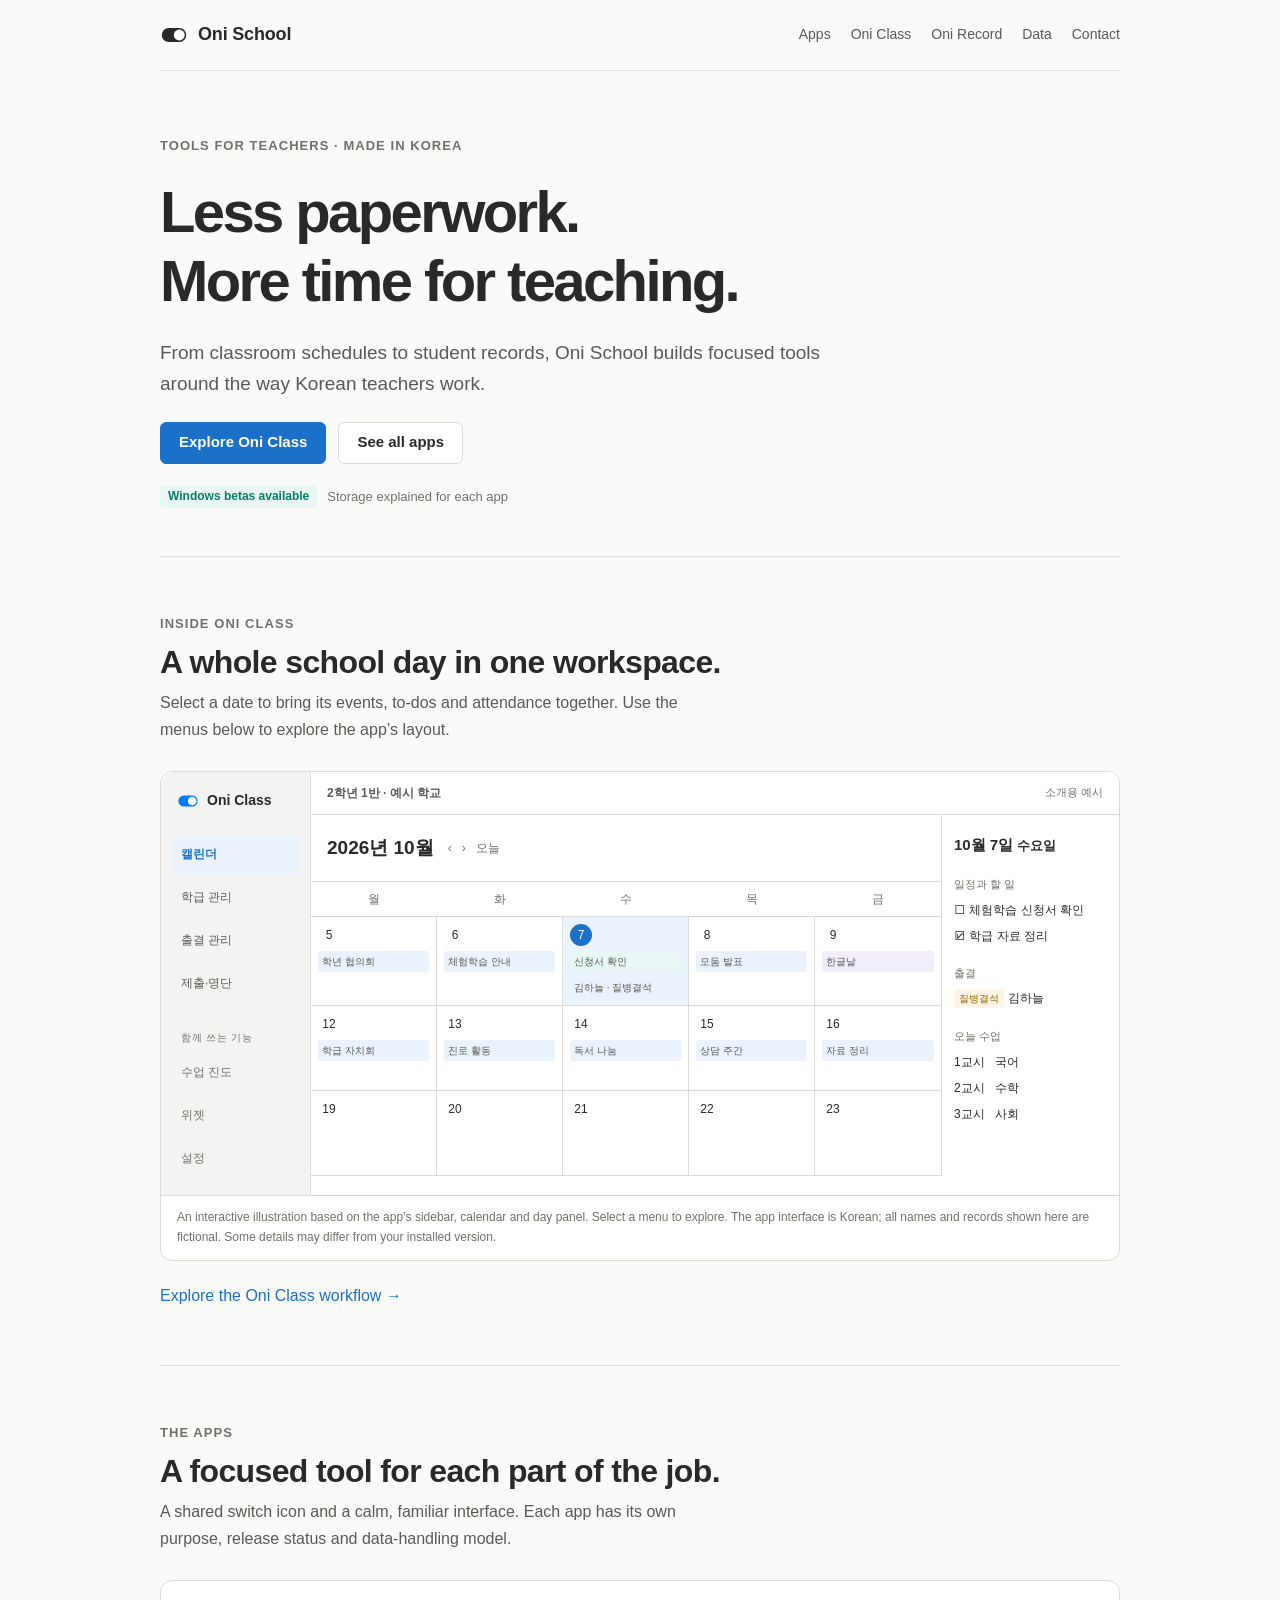
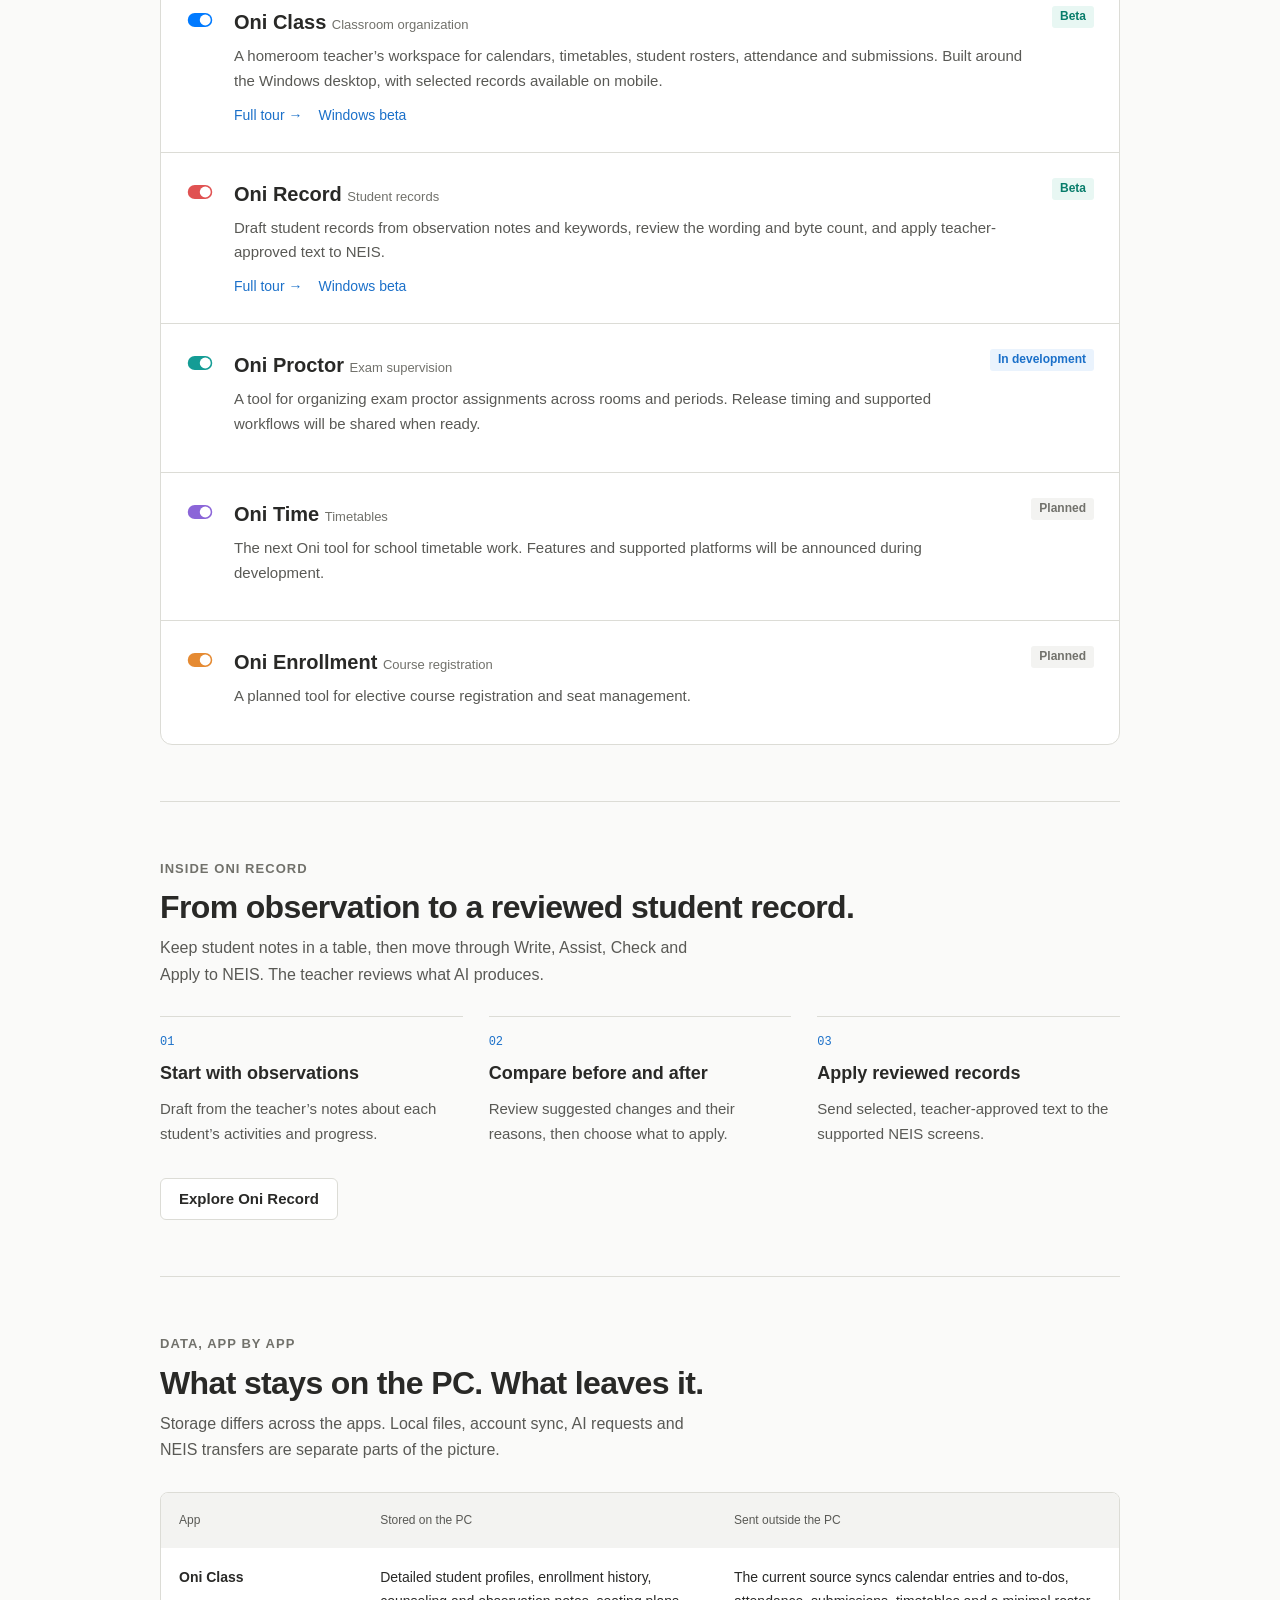
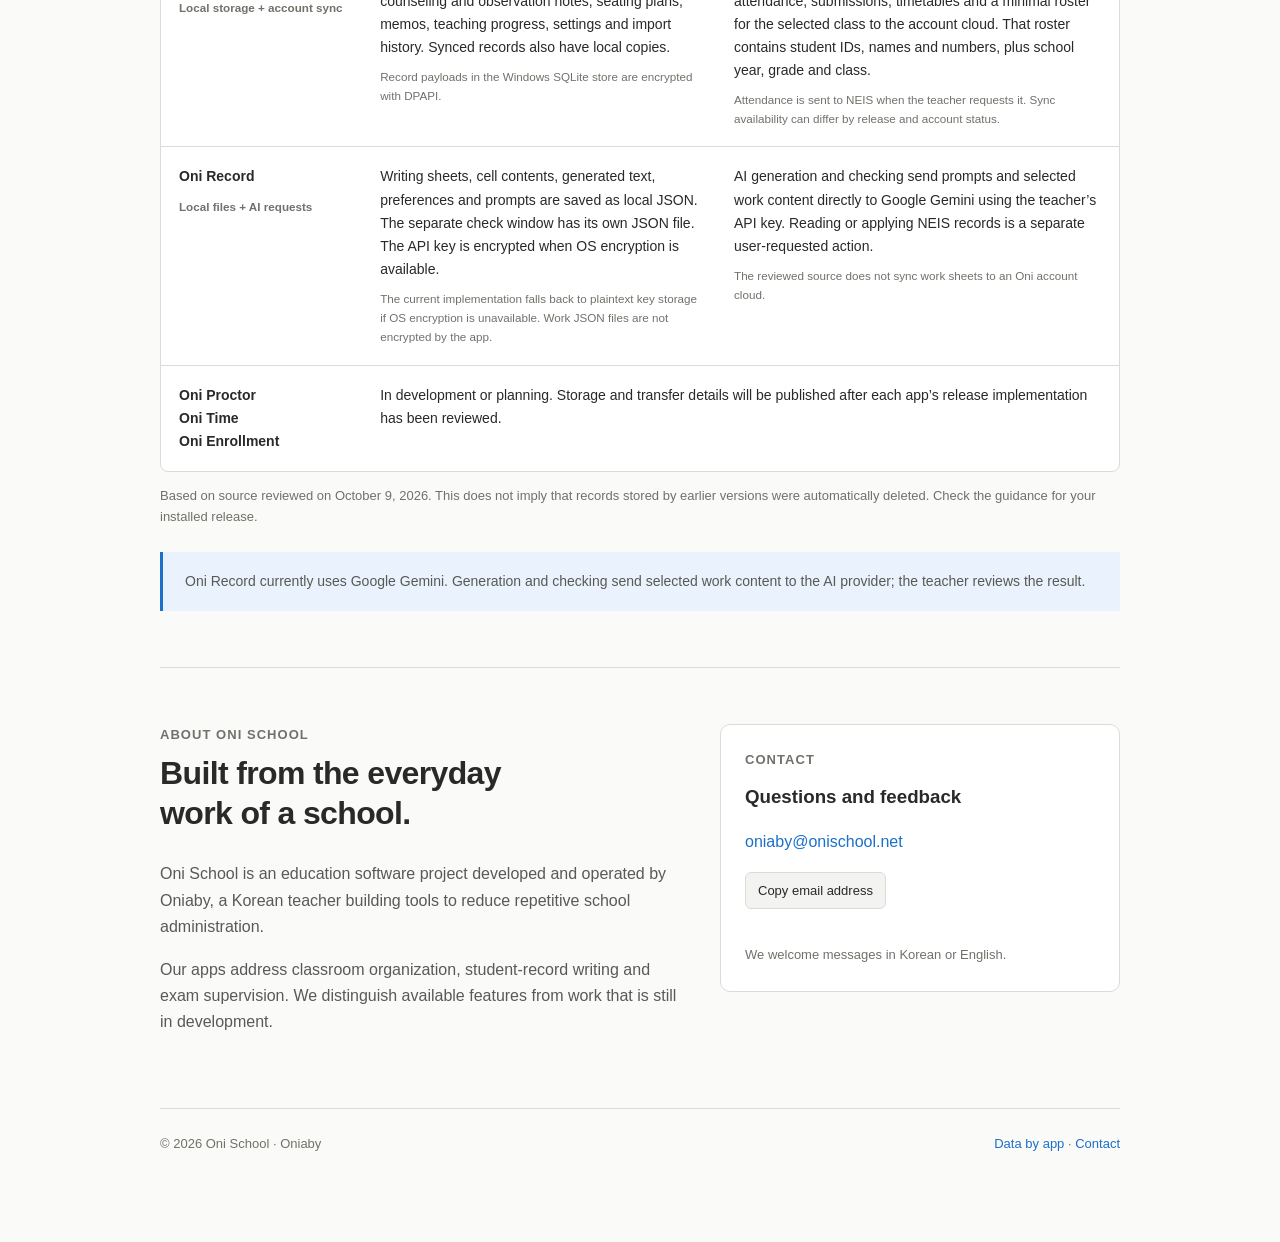
==== commit d1c2e426: "Keep all public website copy in English" ====
--- a/index.html
+++ b/index.html
@@ -1,31 +1,31 @@
 <!doctype html>
-<html lang="ko">
+<html lang="en">
   <head>
     <meta charset="utf-8" />
     <meta name="viewport" content="width=device-width,initial-scale=1" />
-    <title>Oni School — 교사의 하루를 정리하는 도구</title>
+    <title>Oni School — Tools for Korean school teachers</title>
     <meta
       name="description"
-      content="교사를 위한 Oni Class, Oni Record와 학교 업무 도구. 실제 화면 구성, Windows 베타 다운로드, 앱별 데이터 보관·전송 범위를 확인하세요."
+      content="Explore Oni Class and Oni Record: Windows tools for classroom schedules, attendance and student records, with clear storage and data-transfer details."
     />
     <meta name="theme-color" content="#fafaf9" />
     <link rel="canonical" href="https://onischool.net/" />
     <meta
       property="og:title"
-      content="Oni School — 교사의 하루를 정리하는 도구"
+      content="Oni School — Tools for Korean school teachers"
     />
     <meta
       property="og:description"
-      content="교사를 위한 Oni Class, Oni Record와 학교 업무 도구. 실제 화면 구성, Windows 베타 다운로드, 앱별 데이터 보관·전송 범위를 확인하세요."
+      content="Explore Oni Class and Oni Record: Windows tools for classroom schedules, attendance and student records, with clear storage and data-transfer details."
     />
     <meta property="og:type" content="website" />
     <meta property="og:url" content="https://onischool.net/" />
     <link rel="stylesheet" href="assets/site.css" />
     <link rel="stylesheet" href="assets/class-tour.css" />
-    <script src="assets/site.js" defer></script>
+    <script src="assets/site.js" defer=""></script>
   </head>
   <body>
-    <a class="skip" href="#main">본문으로 건너뛰기</a>
+    <a class="skip" href="#main">Skip to content</a>
     <div class="wrap">
       <header class="top">
         <a class="brand" href="./"
@@ -37,55 +37,49 @@
             height="28"
             aria-hidden="true"
           >
-            <rect x="16" y="64" width="224" height="128" rx="64" />
-            <circle cx="176" cy="128" r="50" /></svg
+            <rect x="16" y="64" width="224" height="128" rx="64"></rect>
+            <circle cx="176" cy="128" r="50"></circle></svg
           >Oni School</a
         >
-        <nav aria-label="주요 메뉴">
-          <a href="#apps">프로그램</a><a href="oni-class/">Oni Class</a
-          ><a href="oni-record/">Oni Record</a><a href="#data">데이터 보관</a
-          ><a href="#contact">문의</a>
+        <nav aria-label="Main navigation">
+          <a href="#apps">Apps</a><a href="oni-class/">Oni Class</a
+          ><a href="oni-record/">Oni Record</a><a href="#data">Data</a
+          ><a href="#contact">Contact</a>
         </nav>
       </header>
       <main id="main">
         <div class="hero">
           <div class="eyebrow">Tools for teachers · Made in Korea</div>
-          <h1>반복되는 학교 업무는 가볍게.<br />교실에 더 집중할 수 있게.</h1>
+          <h1>Less paperwork.<br />More time for teaching.</h1>
           <p class="lead">
-            일정과 출결부터 학생부까지.<br />교사의 업무 흐름에 맞춘 작은
-            도구들을 만듭니다.
-          </p>
-          <p class="english" lang="en">
-            Oni School builds tools for Korean teachers. Oni Class brings
-            classroom schedules and attendance together; Oni Record supports
-            student-record drafting and review with the teacher's own Gemini API
-            key.
+            From classroom schedules to student records, Oni School builds
+            focused tools around the way Korean teachers work.
           </p>
           <div class="cta">
-            <a class="btn primary" href="oni-class/">Oni Class 둘러보기</a
-            ><a class="btn" href="#apps">모든 프로그램</a>
+            <a class="btn primary" href="oni-class/">Explore Oni Class</a
+            ><a class="btn" href="#apps">See all apps</a>
           </div>
           <div class="meta">
-            <span class="tag beta">Windows 베타 제공</span
-            ><span>앱별 데이터 저장 방식 안내</span>
+            <span class="tag beta">Windows betas available</span
+            ><span>Storage explained for each app</span>
           </div>
         </div>
         <section id="class">
           <div class="sec-head">
             <div class="eyebrow">Inside Oni Class</div>
-            <h2>하루의 흐름을 한 화면에서.</h2>
+            <h2>A whole school day in one workspace.</h2>
             <p>
-              달력에서 날짜를 고르면 그날의 일정, 할 일과 출결을 함께
-              확인합니다. 왼쪽 메뉴를 눌러 실제 앱의 작업 구성을 살펴보세요.
+              Select a date to bring its events, to-dos and attendance together.
+              Use the menus below to explore the app’s layout.
             </p>
           </div>
-          <figure class="preview" data-demo>
+          <figure class="preview" data-demo="">
             <div
               class="preview-scroll"
               tabindex="0"
-              aria-label="Oni Class 예시 화면, 좁은 화면에서는 가로로 스크롤"
+              aria-label="Oni Class sample interface. Scroll horizontally on smaller screens."
             >
-              <div class="app-window">
+              <div class="app-window" lang="ko">
                 <aside class="app-side">
                   <div class="app-wordmark">
                     <svg
@@ -96,14 +90,20 @@
                       height="28"
                       aria-hidden="true"
                     >
-                      <rect x="16" y="64" width="224" height="128" rx="64" />
-                      <circle cx="176" cy="128" r="50" /></svg
+                      <rect
+                        x="16"
+                        y="64"
+                        width="224"
+                        height="128"
+                        rx="64"
+                      ></rect>
+                      <circle cx="176" cy="128" r="50"></circle></svg
                     ><b>Oni Class</b>
                   </div>
                   <div
                     class="demo-menu"
                     role="tablist"
-                    aria-label="앱 화면 둘러보기"
+                    aria-label="Explore the app screens"
                     aria-orientation="vertical"
                   >
                     <button
@@ -113,6 +113,8 @@
                       aria-selected="true"
                       aria-controls="home-calendar"
                       tabindex="0"
+                      aria-label="Calendar"
+                      title="Calendar"
                     >
                       캘린더</button
                     ><button
@@ -122,6 +124,8 @@
                       aria-selected="false"
                       aria-controls="home-students"
                       tabindex="-1"
+                      aria-label="Class management"
+                      title="Class management"
                     >
                       학급 관리</button
                     ><button
@@ -131,6 +135,8 @@
                       aria-selected="false"
                       aria-controls="home-attendance"
                       tabindex="-1"
+                      aria-label="Attendance"
+                      title="Attendance"
                     >
                       출결 관리</button
                     ><button
@@ -140,6 +146,8 @@
                       aria-selected="false"
                       aria-controls="home-surveys"
                       tabindex="-1"
+                      aria-label="Submissions"
+                      title="Submissions"
                     >
                       제출·명단
                     </button>
@@ -253,7 +261,7 @@
                     role="tabpanel"
                     aria-labelledby="home-tab-students"
                     tabindex="0"
-                    hidden
+                    hidden=""
                   >
                     <div class="demo-content">
                       <h3>학급 관리</h3>
@@ -298,7 +306,7 @@
                     role="tabpanel"
                     aria-labelledby="home-tab-attendance"
                     tabindex="0"
-                    hidden
+                    hidden=""
                   >
                     <div class="demo-content">
                       <h3>출결 관리</h3>
@@ -346,7 +354,7 @@
                     role="tabpanel"
                     aria-labelledby="home-tab-surveys"
                     tabindex="0"
-                    hidden
+                    hidden=""
                   >
                     <div class="demo-content">
                       <h3>제출·명단</h3>
@@ -394,22 +402,23 @@
               </div>
             </div>
             <figcaption>
-              실제 앱의 메뉴·캘린더·하루 패널 구성을 바탕으로 재구성한 소개용
-              화면입니다. 메뉴를 눌러 전환할 수 있으며, 이름과 기록은 모두
-              가상입니다. 실제 앱 화면·버전과 일부 차이가 있습니다.
+              An interactive illustration based on the app’s sidebar, calendar
+              and day panel. Select a menu to explore. The app interface is
+              Korean; all names and records shown here are fictional. Some
+              details may differ from your installed version.
             </figcaption>
           </figure>
           <div class="cta" style="margin-top: 22px">
-            <a href="oni-class/">Oni Class 기능과 사용 흐름 자세히 보기 →</a>
+            <a href="oni-class/">Explore the Oni Class workflow →</a>
           </div>
         </section>
         <section id="apps">
           <div class="sec-head">
             <div class="eyebrow">The apps</div>
-            <h2>필요한 업무에 맞는 프로그램을 고르세요.</h2>
+            <h2>A focused tool for each part of the job.</h2>
             <p>
-              같은 스위치 아이콘과 차분한 화면, 업무마다 다른 도구. 현재 배포
-              상태와 사용 환경을 함께 안내합니다.
+              A shared switch icon and a calm, familiar interface. Each app has
+              its own purpose, release status and data-handling model.
             </p>
           </div>
           <div class="app-list">
@@ -422,21 +431,21 @@
                 height="28"
                 aria-hidden="true"
               >
-                <rect x="16" y="64" width="224" height="128" rx="64" />
-                <circle cx="176" cy="128" r="50" />
+                <rect x="16" y="64" width="224" height="128" rx="64"></rect>
+                <circle cx="176" cy="128" r="50"></circle>
               </svg>
               <div>
-                <h3>Oni Class <small>학급 일정·출결 관리</small></h3>
+                <h3>Oni Class <small>Classroom organization</small></h3>
                 <p>
-                  일정, 시간표, 학생 명단, 출결과 제출 현황을 한 작업 공간에서
-                  정리합니다. Windows 데스크톱을 중심으로 일부 기록을 모바일과
-                  연결합니다.
+                  A homeroom teacher’s workspace for calendars, timetables,
+                  student rosters, attendance and submissions. Built around the
+                  Windows desktop, with selected records available on mobile.
                 </p>
                 <div class="app-links">
-                  <a href="oni-class/">앱 자세히 보기 →</a
+                  <a href="oni-class/">Full tour →</a
                   ><a
                     href="https://github.com/yang102948549/oni-class/releases/tag/v0.1.1-beta.9"
-                    >Windows 베타 다운로드</a
+                    >Windows beta</a
                   >
                 </div>
               </div>
@@ -451,21 +460,21 @@
                 height="28"
                 aria-hidden="true"
               >
-                <rect x="16" y="64" width="224" height="128" rx="64" />
-                <circle cx="176" cy="128" r="50" />
+                <rect x="16" y="64" width="224" height="128" rx="64"></rect>
+                <circle cx="176" cy="128" r="50"></circle>
               </svg>
               <div>
-                <h3>Oni Record <small>Oni생기부</small></h3>
+                <h3>Oni Record <small>Student records</small></h3>
                 <p>
-                  관찰 메모와 키워드로 학생부 초안을 작성하고, 기재 내용과
-                  바이트 수를 점검합니다. 교사가 확인한 문장을 나이스에
-                  반영합니다.
+                  Draft student records from observation notes and keywords,
+                  review the wording and byte count, and apply teacher-approved
+                  text to NEIS.
                 </p>
                 <div class="app-links">
-                  <a href="oni-record/">앱 자세히 보기 →</a
+                  <a href="oni-record/">Full tour →</a
                   ><a
                     href="https://github.com/yang102948549/oni-record/releases"
-                    >Windows 베타 다운로드</a
+                    >Windows beta</a
                   >
                 </div>
               </div>
@@ -480,17 +489,18 @@
                 height="28"
                 aria-hidden="true"
               >
-                <rect x="16" y="64" width="224" height="128" rx="64" />
-                <circle cx="176" cy="128" r="50" />
+                <rect x="16" y="64" width="224" height="128" rx="64"></rect>
+                <circle cx="176" cy="128" r="50"></circle>
               </svg>
               <div>
-                <h3>Oni Proctor <small>시험 감독 배정</small></h3>
+                <h3>Oni Proctor <small>Exam supervision</small></h3>
                 <p>
-                  교실·교시별 시험 감독 배정을 정리하는 도구를 개발하고
-                  있습니다. 배포 일정과 사용 범위는 준비되는 대로 안내합니다.
+                  A tool for organizing exam proctor assignments across rooms
+                  and periods. Release timing and supported workflows will be
+                  shared when ready.
                 </p>
               </div>
-              <span class="tag dev">개발 중</span>
+              <span class="tag dev">In development</span>
             </article>
             <article class="app-row">
               <svg
@@ -501,17 +511,17 @@
                 height="28"
                 aria-hidden="true"
               >
-                <rect x="16" y="64" width="224" height="128" rx="64" />
-                <circle cx="176" cy="128" r="50" />
+                <rect x="16" y="64" width="224" height="128" rx="64"></rect>
+                <circle cx="176" cy="128" r="50"></circle>
               </svg>
               <div>
-                <h3>Oni Time <small>시간표</small></h3>
+                <h3>Oni Time <small>Timetables</small></h3>
                 <p>
-                  학교 시간표 업무를 위한 다음 도구입니다. 구체적인 기능과 지원
-                  환경은 개발 단계에서 안내합니다.
+                  The next Oni tool for school timetable work. Features and
+                  supported platforms will be announced during development.
                 </p>
               </div>
-              <span class="tag plan">기획 중</span>
+              <span class="tag plan">Planned</span>
             </article>
             <article class="app-row">
               <svg
@@ -522,113 +532,128 @@
                 height="28"
                 aria-hidden="true"
               >
-                <rect x="16" y="64" width="224" height="128" rx="64" />
-                <circle cx="176" cy="128" r="50" />
+                <rect x="16" y="64" width="224" height="128" rx="64"></rect>
+                <circle cx="176" cy="128" r="50"></circle>
               </svg>
               <div>
-                <h3>Oni Enrollment <small>수강신청</small></h3>
+                <h3>Oni Enrollment <small>Course registration</small></h3>
                 <p>
-                  학생의 선택과목 신청과 정원 관리를 위한 도구를 준비하고
-                  있습니다.
+                  A planned tool for elective course registration and seat
+                  management.
                 </p>
               </div>
-              <span class="tag plan">기획 중</span>
+              <span class="tag plan">Planned</span>
             </article>
           </div>
         </section>
         <section id="record">
           <div class="sec-head">
             <div class="eyebrow">Inside Oni Record</div>
-            <h2>관찰에서 초안으로, 점검에서 최종 기록으로.</h2>
+            <h2>From observation to a reviewed student record.</h2>
             <p>
-              학생별 메모를 표에서 정리하고, 작성 → 도우미 → 점검 → 나이스
-              반영의 흐름으로 작업합니다. AI가 만든 문장은 교사가 확인합니다.
+              Keep student notes in a table, then move through Write, Assist,
+              Check and Apply to NEIS. The teacher reviews what AI produces.
             </p>
           </div>
           <div class="feature-grid">
             <article class="feature-item">
-              <div class="number">01 · WRITE</div>
-              <h3>교사의 관찰로 시작</h3>
-              <p>학생별 활동과 키워드를 바탕으로 초안을 작성합니다.</p>
+              <div class="number">01</div>
+              <h3>Start with observations</h3>
+              <p>
+                Draft from the teacher’s notes about each student’s activities
+                and progress.
+              </p>
             </article>
             <article class="feature-item">
-              <div class="number">02 · REVIEW</div>
-              <h3>수정 전후를 나란히</h3>
-              <p>점검 결과와 변경 이유를 비교하고 적용할 내용을 고릅니다.</p>
+              <div class="number">02</div>
+              <h3>Compare before and after</h3>
+              <p>
+                Review suggested changes and their reasons, then choose what to
+                apply.
+              </p>
             </article>
             <article class="feature-item">
-              <div class="number">03 · APPLY</div>
-              <h3>확인한 기록을 반영</h3>
-              <p>지원하는 나이스 화면에 선택한 기록을 전달합니다.</p>
+              <div class="number">03</div>
+              <h3>Apply reviewed records</h3>
+              <p>
+                Send selected, teacher-approved text to the supported NEIS
+                screens.
+              </p>
             </article>
           </div>
           <div class="cta" style="margin-top: 24px">
-            <a class="btn" href="oni-record/">Oni Record 화면과 기능 보기</a>
+            <a class="btn" href="oni-record/">Explore Oni Record</a>
           </div>
         </section>
         <section id="data">
           <div class="sec-head">
             <div class="eyebrow">Data, app by app</div>
-            <h2>어디에 저장되고, 언제 전송되는지.</h2>
+            <h2>What stays on the PC. What leaves it.</h2>
             <p>
-              앱마다 다릅니다. 로컬에 저장되는 자료와 동기화·AI·나이스 연결로
-              전송되는 자료를 구분합니다.
+              Storage differs across the apps. Local files, account sync, AI
+              requests and NEIS transfers are separate parts of the picture.
             </p>
           </div>
           <div
             class="table-scroll"
             tabindex="0"
-            aria-label="앱별 데이터 저장 및 전송 범위"
+            aria-label="Storage and transfer by app"
           >
             <table class="data-table">
               <thead>
                 <tr>
-                  <th scope="col">프로그램</th>
-                  <th scope="col">PC에 저장하는 내용</th>
-                  <th scope="col">외부로 전송하는 내용</th>
+                  <th scope="col">App</th>
+                  <th scope="col">Stored on the PC</th>
+                  <th scope="col">Sent outside the PC</th>
                 </tr>
               </thead>
               <tbody>
                 <tr>
                   <th scope="row">
-                    Oni Class<small>로컬 + 계정 동기화</small>
+                    Oni Class<small>Local storage + account sync</small>
                   </th>
                   <td>
-                    학생 상세 정보, 학적, 상담·관찰 기록, 좌석 배치, 메모, 수업
-                    진도, 앱 설정 및 가져오기 이력. 동기화 자료의 로컬 사본도
-                    보관합니다.<small
-                      >Windows SQLite 저장소의 기록 본문은 DPAPI로
-                      암호화합니다.</small
+                    Detailed student profiles, enrollment history, counseling
+                    and observation notes, seating plans, memos, teaching
+                    progress, settings and import history. Synced records also
+                    have local copies.<small
+                      >Record payloads in the Windows SQLite store are encrypted
+                      with DPAPI.</small
                     >
                   </td>
                   <td>
-                    현재 소스 기준으로 일정·할 일, 출결, 제출·명단, 시간표 및
-                    선택 학급의 최소 학생 명단을 계정 클라우드에 동기화합니다.
-                    최소 명단에는 학생 ID·이름·번호와 학년도·학년·반이
-                    포함됩니다.<small
-                      >나이스 출결은 사용자가 반영을 요청할 때 전송합니다. 배포
-                      버전과 계정 이용 상태에 따라 동기화 범위가 달라질 수
-                      있습니다.</small
+                    The current source syncs calendar entries and to-dos,
+                    attendance, submissions, timetables and a minimal roster for
+                    the selected class to the account cloud. That roster
+                    contains student IDs, names and numbers, plus school year,
+                    grade and class.<small
+                      >Attendance is sent to NEIS when the teacher requests it.
+                      Sync availability can differ by release and account
+                      status.</small
                     >
                   </td>
                 </tr>
                 <tr>
                   <th scope="row">
-                    Oni Record<small>로컬 파일 + AI 요청</small>
+                    Oni Record<small>Local files + AI requests</small>
                   </th>
                   <td>
-                    작성 시트·학생별 셀 내용·생성 결과·화면 설정·프롬프트는 로컬
-                    JSON 파일에, 교차점검 창 자료는 별도 JSON 파일에 저장합니다.
-                    개인 API 키는 OS 암호화를 사용할 수 있으면 암호화해 저장합니다.<small
-                      >현재 구현에는 암호화를 사용할 수 없을 때 키를 평문으로 저장하는 예외가 있습니다. 작업 JSON 파일도 앱에서 암호화하지 않습니다.</small
+                    Writing sheets, cell contents, generated text, preferences
+                    and prompts are saved as local JSON. The separate check
+                    window has its own JSON file. The API key is encrypted when
+                    OS encryption is available.<small
+                      >The current implementation falls back to plaintext key
+                      storage if OS encryption is unavailable. Work JSON files
+                      are not encrypted by the app.</small
                     >
                   </td>
                   <td>
-                    AI 생성·점검 시 프롬프트와 선택한 작업의 내용이 개인 API
-                    키를 통해 Google Gemini API로 전송됩니다. 사용자 요청으로
-                    나이스 기록을 읽거나 반영합니다.<small
-                      >현재 검토한 소스에는 작업 시트의 계정 클라우드 동기화가
-                      없습니다.</small
+                    AI generation and checking send prompts and selected work
+                    content directly to Google Gemini using the teacher’s API
+                    key. Reading or applying NEIS records is a separate
+                    user-requested action.<small
+                      >The reviewed source does not sync work sheets to an Oni
+                      account cloud.</small
                     >
                   </td>
                 </tr>
@@ -637,21 +662,23 @@
                     Oni Proctor<br />Oni Time<br />Oni Enrollment
                   </th>
                   <td colspan="2">
-                    개발 또는 기획 단계입니다. 각 앱의 저장 방식과 외부 전송
-                    범위는 배포 구현을 확인한 뒤 별도로 안내합니다.
+                    In development or planning. Storage and transfer details
+                    will be published after each app’s release implementation
+                    has been reviewed.
                   </td>
                 </tr>
               </tbody>
             </table>
           </div>
           <p class="hint">
-            2026년 10월 9일 소스 검토 기준의 제품 안내입니다. 이전 버전의 저장
-            이력이 자동 삭제된다는 의미는 아니며, 현재 설치 버전의 안내도 함께
-            확인해 주세요.
+            Based on source reviewed on October 9, 2026. This does not imply
+            that records stored by earlier versions were automatically deleted.
+            Check the guidance for your installed release.
           </p>
           <div class="callout">
-            Oni Record의 현재 AI 제공자는 Google Gemini입니다. 생성·점검 요청 시
-            선택한 작업 내용이 AI 제공자에게 전송되며, 결과는 교사가 검토합니다.
+            Oni Record currently uses Google Gemini. Generation and checking
+            send selected work content to the AI provider; the teacher reviews
+            the result.
           </div>
         </section>
         <section id="contact">
@@ -659,28 +686,31 @@
             <div>
               <div class="sec-head">
                 <div class="eyebrow">About Oni School</div>
-                <h2>학교의 반복 업무에서 시작했습니다.</h2>
+                <h2>Built from the everyday work of a school.</h2>
               </div>
               <p>
-                Oni School은 교사가 학교 현장에서 겪는 반복 업무를 줄이기 위해
-                만드는 교육 도구 프로젝트입니다. 운영·개발은 Oniaby가 맡고
-                있습니다.
+                Oni School is an education software project developed and
+                operated by Oniaby, a Korean teacher building tools to reduce
+                repetitive school administration.
               </p>
               <p>
-                일정과 출결을 챙기는 일, 학생의 성장을 기록하는 일, 시험 감독을
-                배정하는 일을 각각의 앱으로 정리합니다. 현재 제공하는 기능과
-                앞으로 만들 기능을 구분해 안내합니다.
+                Our apps address classroom organization, student-record writing
+                and exam supervision. We distinguish available features from
+                work that is still in development.
               </p>
             </div>
             <div class="contact-card">
               <div class="eyebrow">Contact</div>
-              <h3 style="margin: 12px 0">사용 문의와 피드백</h3>
+              <h3 style="margin: 12px 0">Questions and feedback</h3>
               <p>
                 <a href="mailto:oniaby@onischool.net">oniaby@onischool.net</a>
               </p>
-              <button type="button" data-copy-email>메일 주소 복사</button
+              <button type="button" data-copy-email="">
+                Copy email address</button
               ><span id="copy-status" role="status" aria-live="polite"></span
-              ><small class="hint">한국어와 영어로 문의할 수 있습니다.</small>
+              ><small class="hint"
+                >We welcome messages in Korean or English.</small
+              >
             </div>
           </div>
         </section>
@@ -688,8 +718,8 @@
       <footer>
         <span>© 2026 Oni School · Oniaby</span
         ><span
-          ><a href="#data">앱별 데이터 안내</a> ·
-          <a href="mailto:oniaby@onischool.net">문의하기</a></span
+          ><a href="#data">Data by app</a> ·
+          <a href="mailto:oniaby@onischool.net">Contact</a></span
         >
       </footer>
     </div>
--- a/assets/class-tour.css
+++ b/assets/class-tour.css
@@ -324,6 +324,7 @@
 [hidden] {
   display: none !important;
 }
+.preview + .feature-grid { margin-top: 26px; }
 .feature-grid {
   display: grid;
   grid-template-columns: repeat(3, minmax(0, 1fr));
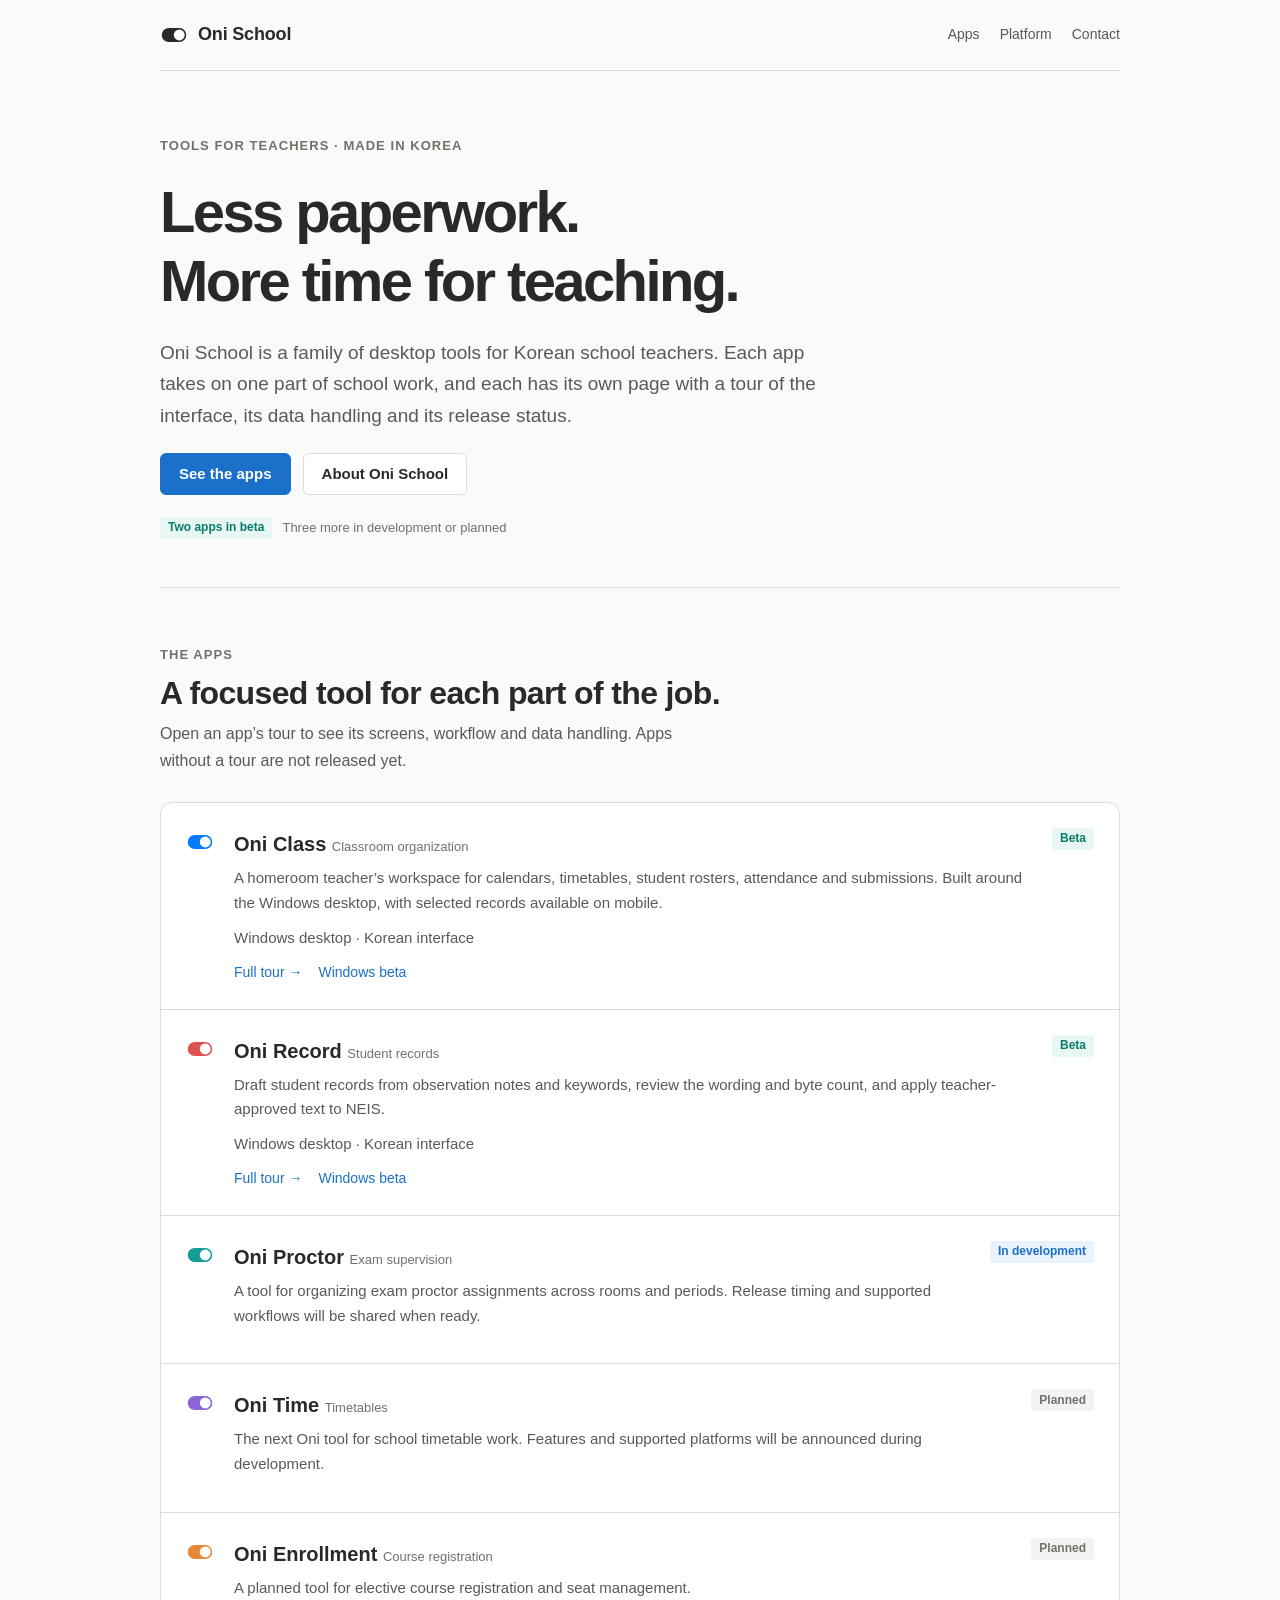
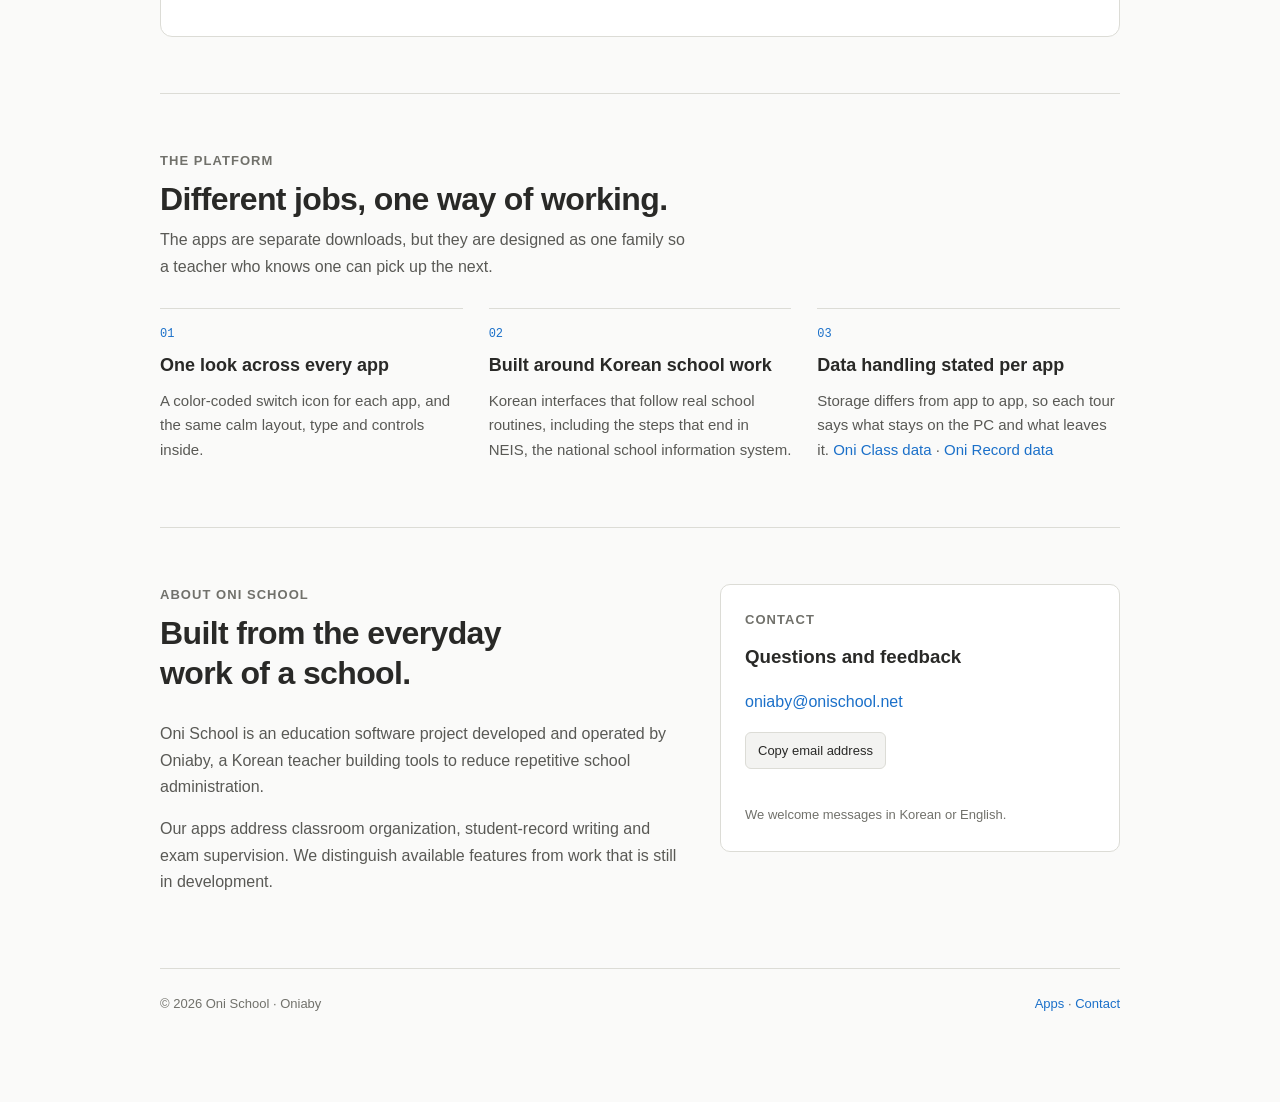
==== commit b3b6ef81: "Refocus home on the app directory; rebuild Oni Record tour from the Figma detail page - index.html: " ====
--- a/index.html
+++ b/index.html
@@ -6,7 +6,7 @@
     <title>Oni School — Tools for Korean school teachers</title>
     <meta
       name="description"
-      content="Explore Oni Class and Oni Record: Windows tools for classroom schedules, attendance and student records, with clear storage and data-transfer details."
+      content="Oni School is a family of desktop tools for Korean school teachers. Browse every app, its status, and a tour of how each one works."
     />
     <meta name="theme-color" content="#fafaf9" />
     <link rel="canonical" href="https://onischool.net/" />
@@ -16,7 +16,7 @@
     />
     <meta
       property="og:description"
-      content="Explore Oni Class and Oni Record: Windows tools for classroom schedules, attendance and student records, with clear storage and data-transfer details."
+      content="Oni School is a family of desktop tools for Korean school teachers. Browse every app, its status, and a tour of how each one works."
     />
     <meta property="og:type" content="website" />
     <meta property="og:url" content="https://onischool.net/" />
@@ -42,8 +42,7 @@
           >Oni School</a
         >
         <nav aria-label="Main navigation">
-          <a href="#apps">Apps</a><a href="oni-class/">Oni Class</a
-          ><a href="oni-record/">Oni Record</a><a href="#data">Data</a
+          <a href="#apps">Apps</a><a href="#platform">Platform</a
           ><a href="#contact">Contact</a>
         </nav>
       </header>
@@ -52,373 +51,27 @@
           <div class="eyebrow">Tools for teachers · Made in Korea</div>
           <h1>Less paperwork.<br />More time for teaching.</h1>
           <p class="lead">
-            From classroom schedules to student records, Oni School builds
-            focused tools around the way Korean teachers work.
+            Oni School is a family of desktop tools for Korean school teachers.
+            Each app takes on one part of school work, and each has its own
+            page with a tour of the interface, its data handling and its
+            release status.
           </p>
           <div class="cta">
-            <a class="btn primary" href="oni-class/">Explore Oni Class</a
-            ><a class="btn" href="#apps">See all apps</a>
+            <a class="btn primary" href="#apps">See the apps</a
+            ><a class="btn" href="#contact">About Oni School</a>
           </div>
           <div class="meta">
-            <span class="tag beta">Windows betas available</span
-            ><span>Storage explained for each app</span>
+            <span class="tag beta">Two apps in beta</span
+            ><span>Three more in development or planned</span>
           </div>
         </div>
-        <section id="class">
-          <div class="sec-head">
-            <div class="eyebrow">Inside Oni Class</div>
-            <h2>A whole school day in one workspace.</h2>
-            <p>
-              Select a date to bring its events, to-dos and attendance together.
-              Use the menus below to explore the app’s layout.
-            </p>
-          </div>
-          <figure class="preview" data-demo="">
-            <div
-              class="preview-scroll"
-              tabindex="0"
-              aria-label="Oni Class sample interface. Scroll horizontally on smaller screens."
-            >
-              <div class="app-window" lang="ko">
-                <aside class="app-side">
-                  <div class="app-wordmark">
-                    <svg
-                      class="sw"
-                      style="--c: var(--class)"
-                      viewBox="0 0 256 256"
-                      width="28"
-                      height="28"
-                      aria-hidden="true"
-                    >
-                      <rect
-                        x="16"
-                        y="64"
-                        width="224"
-                        height="128"
-                        rx="64"
-                      ></rect>
-                      <circle cx="176" cy="128" r="50"></circle></svg
-                    ><b>Oni Class</b>
-                  </div>
-                  <div
-                    class="demo-menu"
-                    role="tablist"
-                    aria-label="Explore the app screens"
-                    aria-orientation="vertical"
-                  >
-                    <button
-                      type="button"
-                      id="home-tab-calendar"
-                      role="tab"
-                      aria-selected="true"
-                      aria-controls="home-calendar"
-                      tabindex="0"
-                      aria-label="Calendar"
-                      title="Calendar"
-                    >
-                      캘린더</button
-                    ><button
-                      type="button"
-                      id="home-tab-students"
-                      role="tab"
-                      aria-selected="false"
-                      aria-controls="home-students"
-                      tabindex="-1"
-                      aria-label="Class management"
-                      title="Class management"
-                    >
-                      학급 관리</button
-                    ><button
-                      type="button"
-                      id="home-tab-attendance"
-                      role="tab"
-                      aria-selected="false"
-                      aria-controls="home-attendance"
-                      tabindex="-1"
-                      aria-label="Attendance"
-                      title="Attendance"
-                    >
-                      출결 관리</button
-                    ><button
-                      type="button"
-                      id="home-tab-surveys"
-                      role="tab"
-                      aria-selected="false"
-                      aria-controls="home-surveys"
-                      tabindex="-1"
-                      aria-label="Submissions"
-                      title="Submissions"
-                    >
-                      제출·명단
-                    </button>
-                  </div>
-                  <div class="demo-label">함께 쓰는 기능</div>
-                  <div class="demo-menu">
-                    <span class="inactive">수업 진도</span
-                    ><span class="inactive">위젯</span
-                    ><span class="inactive">설정</span>
-                  </div>
-                </aside>
-                <div class="app-main">
-                  <div class="app-bar">
-                    <b>2학년 1반 · 예시 학교</b
-                    ><span class="sample-status">소개용 예시</span>
-                  </div>
-                  <div
-                    id="home-calendar"
-                    role="tabpanel"
-                    aria-labelledby="home-tab-calendar"
-                    tabindex="0"
-                  >
-                    <div class="calendar-split">
-                      <div>
-                        <div class="calendar-tool">
-                          <strong>2026년 10월</strong
-                          ><span>‹ &nbsp; › &nbsp; 오늘</span>
-                        </div>
-                        <div class="calendar-grid">
-                          <div class="weekday">월</div>
-                          <div class="weekday">화</div>
-                          <div class="weekday">수</div>
-                          <div class="weekday">목</div>
-                          <div class="weekday">금</div>
-                          <div class="calendar-cell">
-                            <time datetime="2026-10-05">5</time
-                            ><span class="cal-event">학년 협의회</span>
-                          </div>
-                          <div class="calendar-cell">
-                            <time datetime="2026-10-06">6</time
-                            ><span class="cal-event">체험학습 안내</span>
-                          </div>
-                          <div class="calendar-cell selected">
-                            <time datetime="2026-10-07">7</time
-                            ><span class="cal-event green">신청서 확인</span
-                            ><span class="cal-event">김하늘 · 질병결석</span>
-                          </div>
-                          <div class="calendar-cell">
-                            <time datetime="2026-10-08">8</time
-                            ><span class="cal-event">모둠 발표</span>
-                          </div>
-                          <div class="calendar-cell">
-                            <time datetime="2026-10-09">9</time
-                            ><span class="cal-event purple">한글날</span>
-                          </div>
-                          <div class="calendar-cell">
-                            <time datetime="2026-10-12">12</time
-                            ><span class="cal-event">학급 자치회</span>
-                          </div>
-                          <div class="calendar-cell">
-                            <time datetime="2026-10-13">13</time
-                            ><span class="cal-event">진로 활동</span>
-                          </div>
-                          <div class="calendar-cell">
-                            <time datetime="2026-10-14">14</time
-                            ><span class="cal-event">독서 나눔</span>
-                          </div>
-                          <div class="calendar-cell">
-                            <time datetime="2026-10-15">15</time
-                            ><span class="cal-event">상담 주간</span>
-                          </div>
-                          <div class="calendar-cell">
-                            <time datetime="2026-10-16">16</time
-                            ><span class="cal-event">자료 정리</span>
-                          </div>
-                          <div class="calendar-cell">
-                            <time datetime="2026-10-19">19</time>
-                          </div>
-                          <div class="calendar-cell">
-                            <time datetime="2026-10-20">20</time>
-                          </div>
-                          <div class="calendar-cell">
-                            <time datetime="2026-10-21">21</time>
-                          </div>
-                          <div class="calendar-cell">
-                            <time datetime="2026-10-22">22</time>
-                          </div>
-                          <div class="calendar-cell">
-                            <time datetime="2026-10-23">23</time>
-                          </div>
-                        </div>
-                      </div>
-                      <aside class="day-panel">
-                        <h3>10월 7일 <small>수요일</small></h3>
-                        <h4>일정과 할 일</h4>
-                        <p>☐ 체험학습 신청서 확인</p>
-                        <p>☑ 학급 자료 정리</p>
-                        <h4>출결</h4>
-                        <p>
-                          <span class="demo-chip yellow">질병결석</span>김하늘
-                        </p>
-                        <h4>오늘 수업</h4>
-                        <p>1교시 &nbsp; 국어</p>
-                        <p>2교시 &nbsp; 수학</p>
-                        <p>3교시 &nbsp; 사회</p>
-                      </aside>
-                    </div>
-                  </div>
-                  <div
-                    id="home-students"
-                    role="tabpanel"
-                    aria-labelledby="home-tab-students"
-                    tabindex="0"
-                    hidden=""
-                  >
-                    <div class="demo-content">
-                      <h3>학급 관리</h3>
-                      <p>2학년 1반 · 학생을 선택해 상세 기록을 살펴보세요.</p>
-                      <table class="demo-table">
-                        <thead>
-                          <tr>
-                            <th scope="col">번호</th>
-                            <th scope="col">이름</th>
-                            <th scope="col">학급</th>
-                            <th scope="col">메모</th>
-                          </tr>
-                        </thead>
-                        <tbody>
-                          <tr class="selected-row">
-                            <td>01</td>
-                            <td>김하늘</td>
-                            <td>2학년 1반</td>
-                            <td>독서 활동 상담</td>
-                          </tr>
-                          <tr>
-                            <td>02</td>
-                            <td>이도윤</td>
-                            <td>2학년 1반</td>
-                            <td>모둠 발표 참여</td>
-                          </tr>
-                          <tr>
-                            <td>03</td>
-                            <td>박서연</td>
-                            <td>2학년 1반</td>
-                            <td>진로 상담 예정</td>
-                          </tr>
-                        </tbody>
-                      </table>
-                      <p class="hint" style="margin-top: 22px">
-                        학생 상세 정보와 상담 기록은 PC에 보관합니다.
-                      </p>
-                    </div>
-                  </div>
-                  <div
-                    id="home-attendance"
-                    role="tabpanel"
-                    aria-labelledby="home-tab-attendance"
-                    tabindex="0"
-                    hidden=""
-                  >
-                    <div class="demo-content">
-                      <h3>출결 관리</h3>
-                      <p>
-                        날짜와 학생별로 출결을 모아 보고, 나이스 반영 전에
-                        확인합니다.
-                      </p>
-                      <table class="demo-table">
-                        <thead>
-                          <tr>
-                            <th scope="col">날짜</th>
-                            <th scope="col">학생</th>
-                            <th scope="col">구분</th>
-                            <th scope="col">사유</th>
-                          </tr>
-                        </thead>
-                        <tbody>
-                          <tr class="selected-row">
-                            <td>10.07</td>
-                            <td>김하늘</td>
-                            <td><span class="demo-chip yellow">결석</span></td>
-                            <td>질병</td>
-                          </tr>
-                          <tr>
-                            <td>10.06</td>
-                            <td>이도윤</td>
-                            <td><span class="demo-chip">조퇴</span></td>
-                            <td>인정</td>
-                          </tr>
-                          <tr>
-                            <td>10.05</td>
-                            <td>박서연</td>
-                            <td><span class="demo-chip green">지각</span></td>
-                            <td>질병</td>
-                          </tr>
-                        </tbody>
-                      </table>
-                      <p class="hint" style="margin-top: 22px">
-                        나이스 반영은 앱에서 별도로 요청합니다.
-                      </p>
-                    </div>
-                  </div>
-                  <div
-                    id="home-surveys"
-                    role="tabpanel"
-                    aria-labelledby="home-tab-surveys"
-                    tabindex="0"
-                    hidden=""
-                  >
-                    <div class="demo-content">
-                      <h3>제출·명단</h3>
-                      <p>
-                        체험학습 신청서 · 학생별 제출 여부를 한눈에 확인합니다.
-                      </p>
-                      <table class="demo-table">
-                        <thead>
-                          <tr>
-                            <th scope="col">번호</th>
-                            <th scope="col">이름</th>
-                            <th scope="col">신청서</th>
-                            <th scope="col">보호자 동의</th>
-                          </tr>
-                        </thead>
-                        <tbody>
-                          <tr class="selected-row">
-                            <td>01</td>
-                            <td>김하늘</td>
-                            <td><span class="demo-chip green">제출</span></td>
-                            <td>확인</td>
-                          </tr>
-                          <tr>
-                            <td>02</td>
-                            <td>이도윤</td>
-                            <td>
-                              <span class="demo-chip yellow">미제출</span>
-                            </td>
-                            <td>확인 전</td>
-                          </tr>
-                          <tr>
-                            <td>03</td>
-                            <td>박서연</td>
-                            <td><span class="demo-chip green">제출</span></td>
-                            <td>확인</td>
-                          </tr>
-                        </tbody>
-                      </table>
-                      <p class="hint" style="margin-top: 22px">
-                        현재 소스에서는 제출·명단을 모바일과 동기화합니다.
-                      </p>
-                    </div>
-                  </div>
-                </div>
-              </div>
-            </div>
-            <figcaption>
-              An interactive illustration based on the app’s sidebar, calendar
-              and day panel. Select a menu to explore. The app interface is
-              Korean; all names and records shown here are fictional. Some
-              details may differ from your installed version.
-            </figcaption>
-          </figure>
-          <div class="cta" style="margin-top: 22px">
-            <a href="oni-class/">Explore the Oni Class workflow →</a>
-          </div>
-        </section>
         <section id="apps">
           <div class="sec-head">
             <div class="eyebrow">The apps</div>
             <h2>A focused tool for each part of the job.</h2>
             <p>
-              A shared switch icon and a calm, familiar interface. Each app has
-              its own purpose, release status and data-handling model.
+              Open an app’s tour to see its screens, workflow and data
+              handling. Apps without a tour are not released yet.
             </p>
           </div>
           <div class="app-list">
@@ -441,6 +94,7 @@
                   student rosters, attendance and submissions. Built around the
                   Windows desktop, with selected records available on mobile.
                 </p>
+                <p class="hint">Windows desktop · Korean interface</p>
                 <div class="app-links">
                   <a href="oni-class/">Full tour →</a
                   ><a
@@ -470,6 +124,7 @@
                   review the wording and byte count, and apply teacher-approved
                   text to NEIS.
                 </p>
+                <p class="hint">Windows desktop · Korean interface</p>
                 <div class="app-links">
                   <a href="oni-record/">Full tour →</a
                   ><a
@@ -546,139 +201,43 @@
             </article>
           </div>
         </section>
-        <section id="record">
+        <section id="platform">
           <div class="sec-head">
-            <div class="eyebrow">Inside Oni Record</div>
-            <h2>From observation to a reviewed student record.</h2>
+            <div class="eyebrow">The platform</div>
+            <h2>Different jobs, one way of working.</h2>
             <p>
-              Keep student notes in a table, then move through Write, Assist,
-              Check and Apply to NEIS. The teacher reviews what AI produces.
+              The apps are separate downloads, but they are designed as one
+              family so a teacher who knows one can pick up the next.
             </p>
           </div>
           <div class="feature-grid">
             <article class="feature-item">
               <div class="number">01</div>
-              <h3>Start with observations</h3>
-              <p>
-                Draft from the teacher’s notes about each student’s activities
-                and progress.
+              <h3>One look across every app</h3>
+              <p>
+                A color-coded switch icon for each app, and the same calm
+                layout, type and controls inside.
               </p>
             </article>
             <article class="feature-item">
               <div class="number">02</div>
-              <h3>Compare before and after</h3>
-              <p>
-                Review suggested changes and their reasons, then choose what to
-                apply.
+              <h3>Built around Korean school work</h3>
+              <p>
+                Korean interfaces that follow real school routines, including
+                the steps that end in NEIS, the national school information
+                system.
               </p>
             </article>
             <article class="feature-item">
               <div class="number">03</div>
-              <h3>Apply reviewed records</h3>
-              <p>
-                Send selected, teacher-approved text to the supported NEIS
-                screens.
-              </p>
-            </article>
-          </div>
-          <div class="cta" style="margin-top: 24px">
-            <a class="btn" href="oni-record/">Explore Oni Record</a>
-          </div>
-        </section>
-        <section id="data">
-          <div class="sec-head">
-            <div class="eyebrow">Data, app by app</div>
-            <h2>What stays on the PC. What leaves it.</h2>
-            <p>
-              Storage differs across the apps. Local files, account sync, AI
-              requests and NEIS transfers are separate parts of the picture.
-            </p>
-          </div>
-          <div
-            class="table-scroll"
-            tabindex="0"
-            aria-label="Storage and transfer by app"
-          >
-            <table class="data-table">
-              <thead>
-                <tr>
-                  <th scope="col">App</th>
-                  <th scope="col">Stored on the PC</th>
-                  <th scope="col">Sent outside the PC</th>
-                </tr>
-              </thead>
-              <tbody>
-                <tr>
-                  <th scope="row">
-                    Oni Class<small>Local storage + account sync</small>
-                  </th>
-                  <td>
-                    Detailed student profiles, enrollment history, counseling
-                    and observation notes, seating plans, memos, teaching
-                    progress, settings and import history. Synced records also
-                    have local copies.<small
-                      >Record payloads in the Windows SQLite store are encrypted
-                      with DPAPI.</small
-                    >
-                  </td>
-                  <td>
-                    The current source syncs calendar entries and to-dos,
-                    attendance, submissions, timetables and a minimal roster for
-                    the selected class to the account cloud. That roster
-                    contains student IDs, names and numbers, plus school year,
-                    grade and class.<small
-                      >Attendance is sent to NEIS when the teacher requests it.
-                      Sync availability can differ by release and account
-                      status.</small
-                    >
-                  </td>
-                </tr>
-                <tr>
-                  <th scope="row">
-                    Oni Record<small>Local files + AI requests</small>
-                  </th>
-                  <td>
-                    Writing sheets, cell contents, generated text, preferences
-                    and prompts are saved as local JSON. The separate check
-                    window has its own JSON file. The API key is encrypted when
-                    OS encryption is available.<small
-                      >The current implementation falls back to plaintext key
-                      storage if OS encryption is unavailable. Work JSON files
-                      are not encrypted by the app.</small
-                    >
-                  </td>
-                  <td>
-                    AI generation and checking send prompts and selected work
-                    content directly to Google Gemini using the teacher’s API
-                    key. Reading or applying NEIS records is a separate
-                    user-requested action.<small
-                      >The reviewed source does not sync work sheets to an Oni
-                      account cloud.</small
-                    >
-                  </td>
-                </tr>
-                <tr>
-                  <th scope="row">
-                    Oni Proctor<br />Oni Time<br />Oni Enrollment
-                  </th>
-                  <td colspan="2">
-                    In development or planning. Storage and transfer details
-                    will be published after each app’s release implementation
-                    has been reviewed.
-                  </td>
-                </tr>
-              </tbody>
-            </table>
-          </div>
-          <p class="hint">
-            Based on source reviewed on October 9, 2026. This does not imply
-            that records stored by earlier versions were automatically deleted.
-            Check the guidance for your installed release.
-          </p>
-          <div class="callout">
-            Oni Record currently uses Google Gemini. Generation and checking
-            send selected work content to the AI provider; the teacher reviews
-            the result.
+              <h3>Data handling stated per app</h3>
+              <p>
+                Storage differs from app to app, so each tour says what stays on
+                the PC and what leaves it.
+                <a href="oni-class/#data">Oni Class data</a> ·
+                <a href="oni-record/#data">Oni Record data</a>
+              </p>
+            </article>
           </div>
         </section>
         <section id="contact">
@@ -718,7 +277,7 @@
       <footer>
         <span>© 2026 Oni School · Oniaby</span
         ><span
-          ><a href="#data">Data by app</a> ·
+          ><a href="#apps">Apps</a> ·
           <a href="mailto:oniaby@onischool.net">Contact</a></span
         >
       </footer>
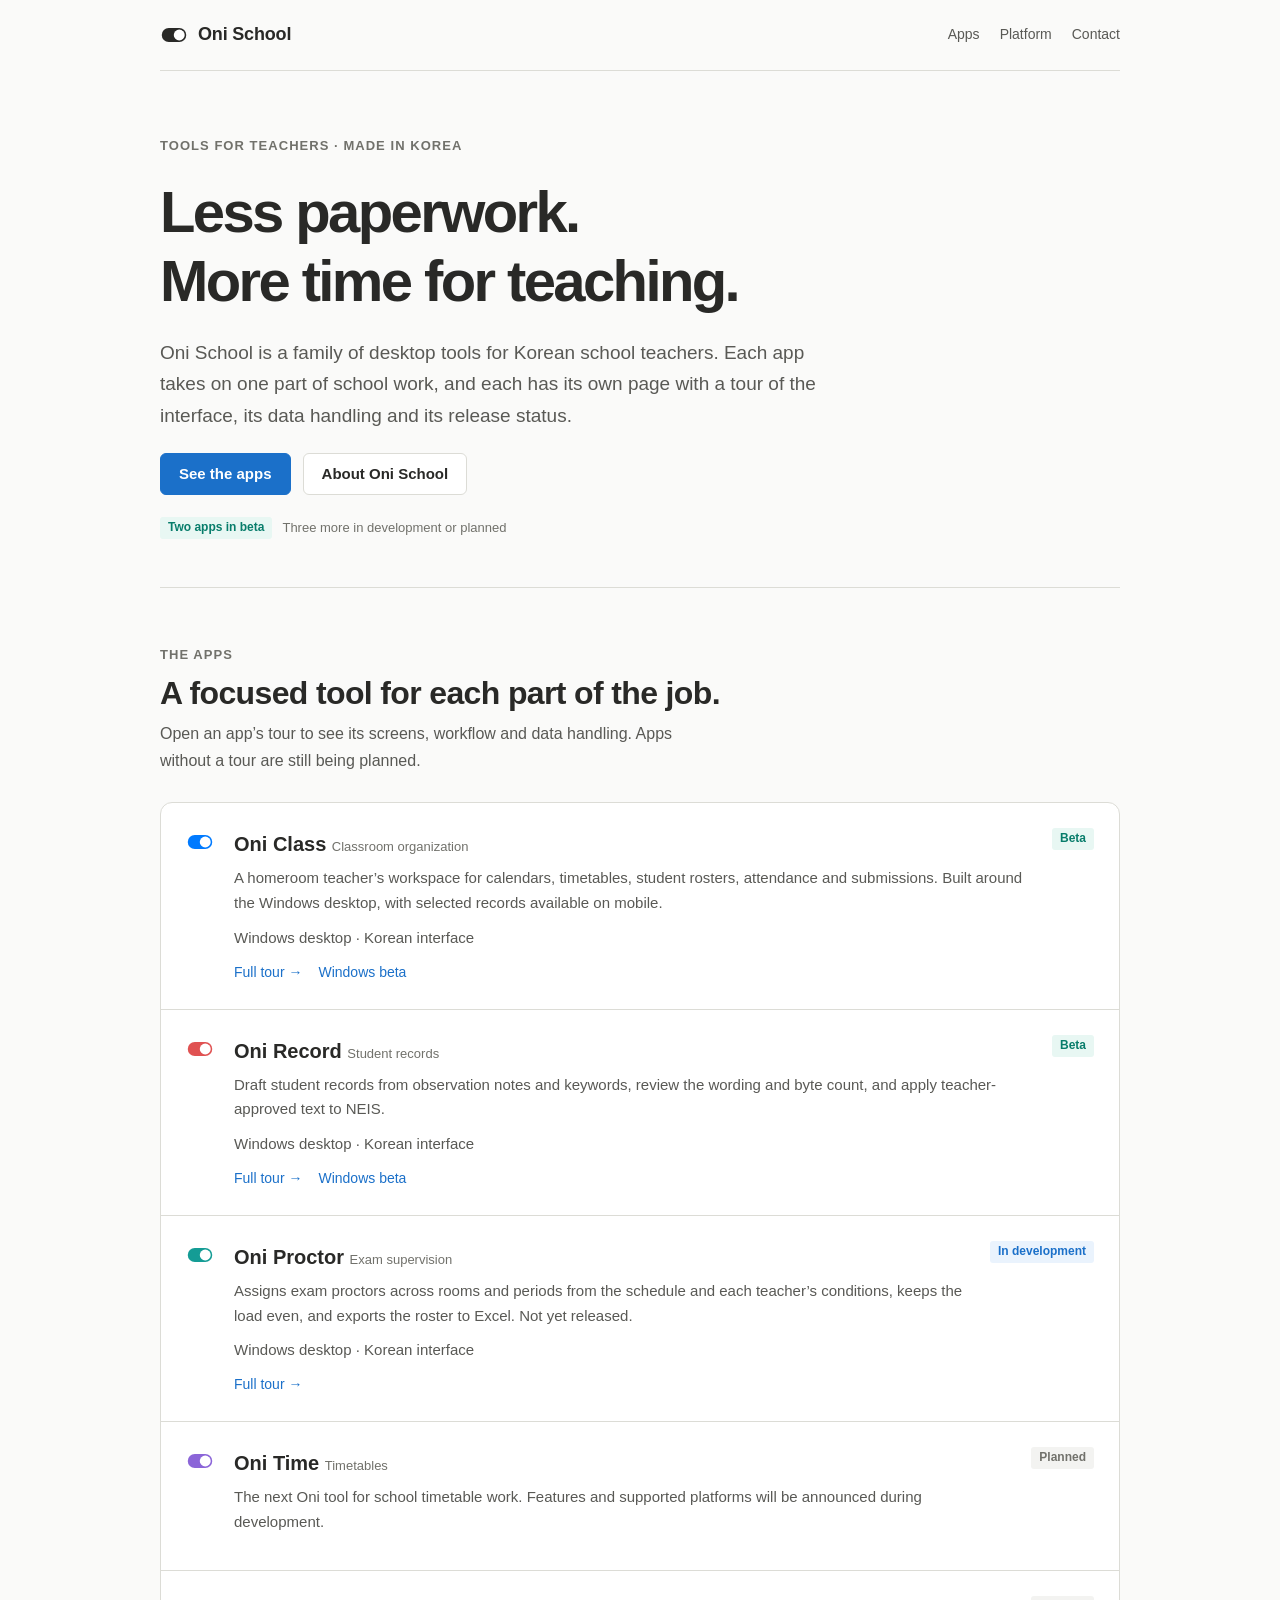
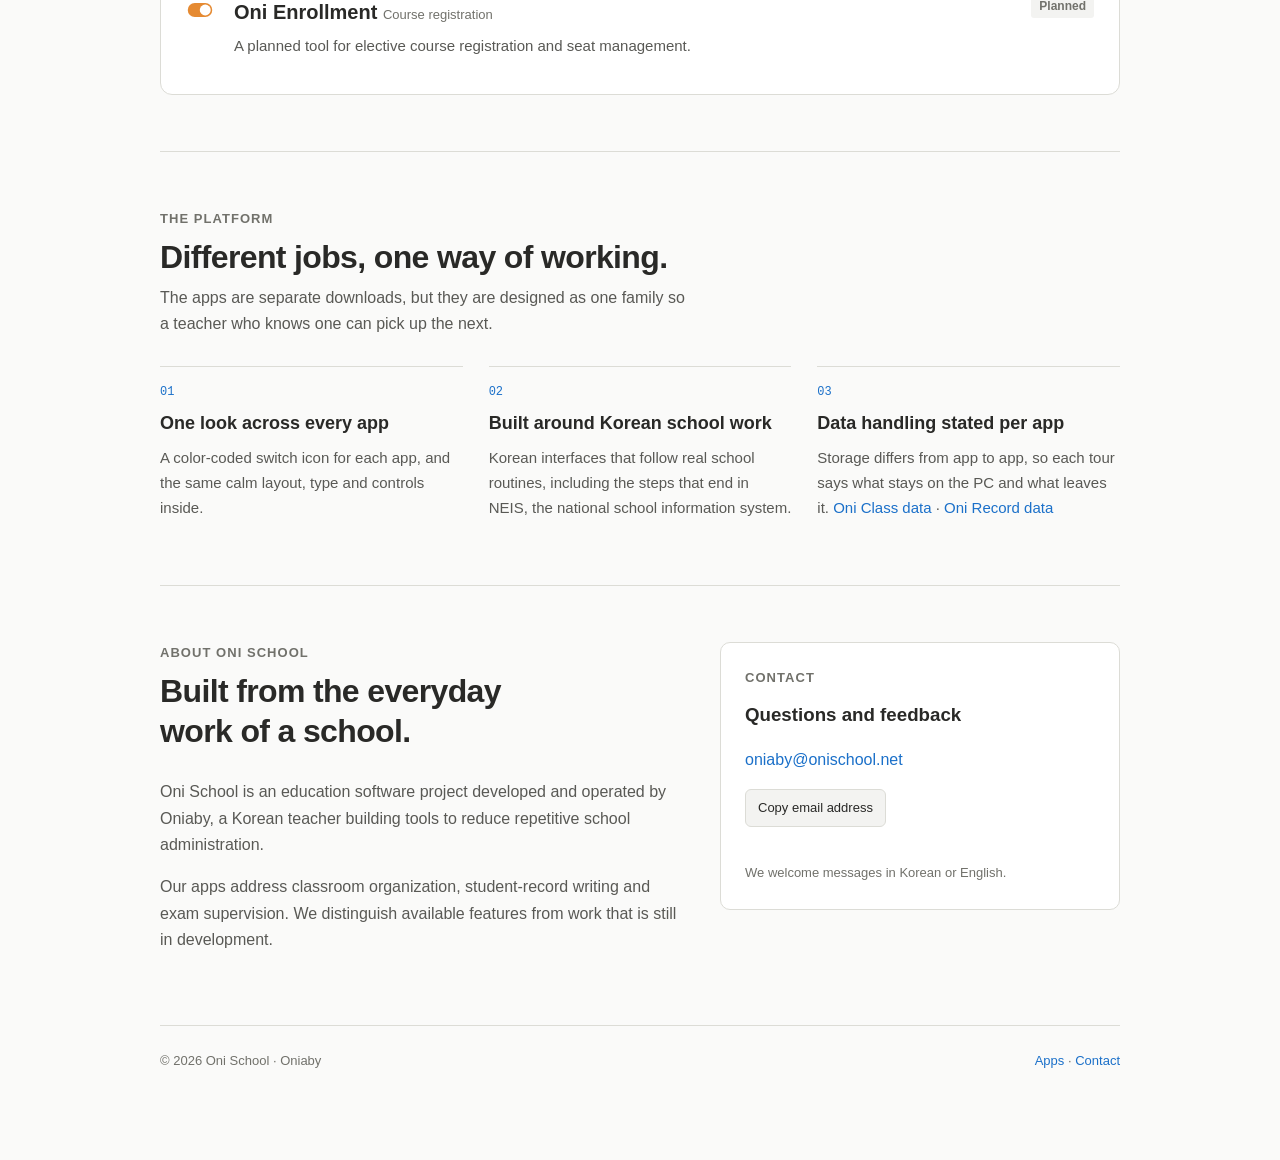
==== commit 4901e1ae: "Add Oni Proctor tour; share one tour stylesheet across app pages - oni-proctor/: new detail page (in" ====
--- a/index.html
+++ b/index.html
@@ -71,7 +71,7 @@
             <h2>A focused tool for each part of the job.</h2>
             <p>
               Open an app’s tour to see its screens, workflow and data
-              handling. Apps without a tour are not released yet.
+              handling. Apps without a tour are still being planned.
             </p>
           </div>
           <div class="app-list">
@@ -150,10 +150,14 @@
               <div>
                 <h3>Oni Proctor <small>Exam supervision</small></h3>
                 <p>
-                  A tool for organizing exam proctor assignments across rooms
-                  and periods. Release timing and supported workflows will be
-                  shared when ready.
-                </p>
+                  Assigns exam proctors across rooms and periods from the
+                  schedule and each teacher’s conditions, keeps the load even,
+                  and exports the roster to Excel. Not yet released.
+                </p>
+                <p class="hint">Windows desktop · Korean interface</p>
+                <div class="app-links">
+                  <a href="oni-proctor/">Full tour →</a>
+                </div>
               </div>
               <span class="tag dev">In development</span>
             </article>
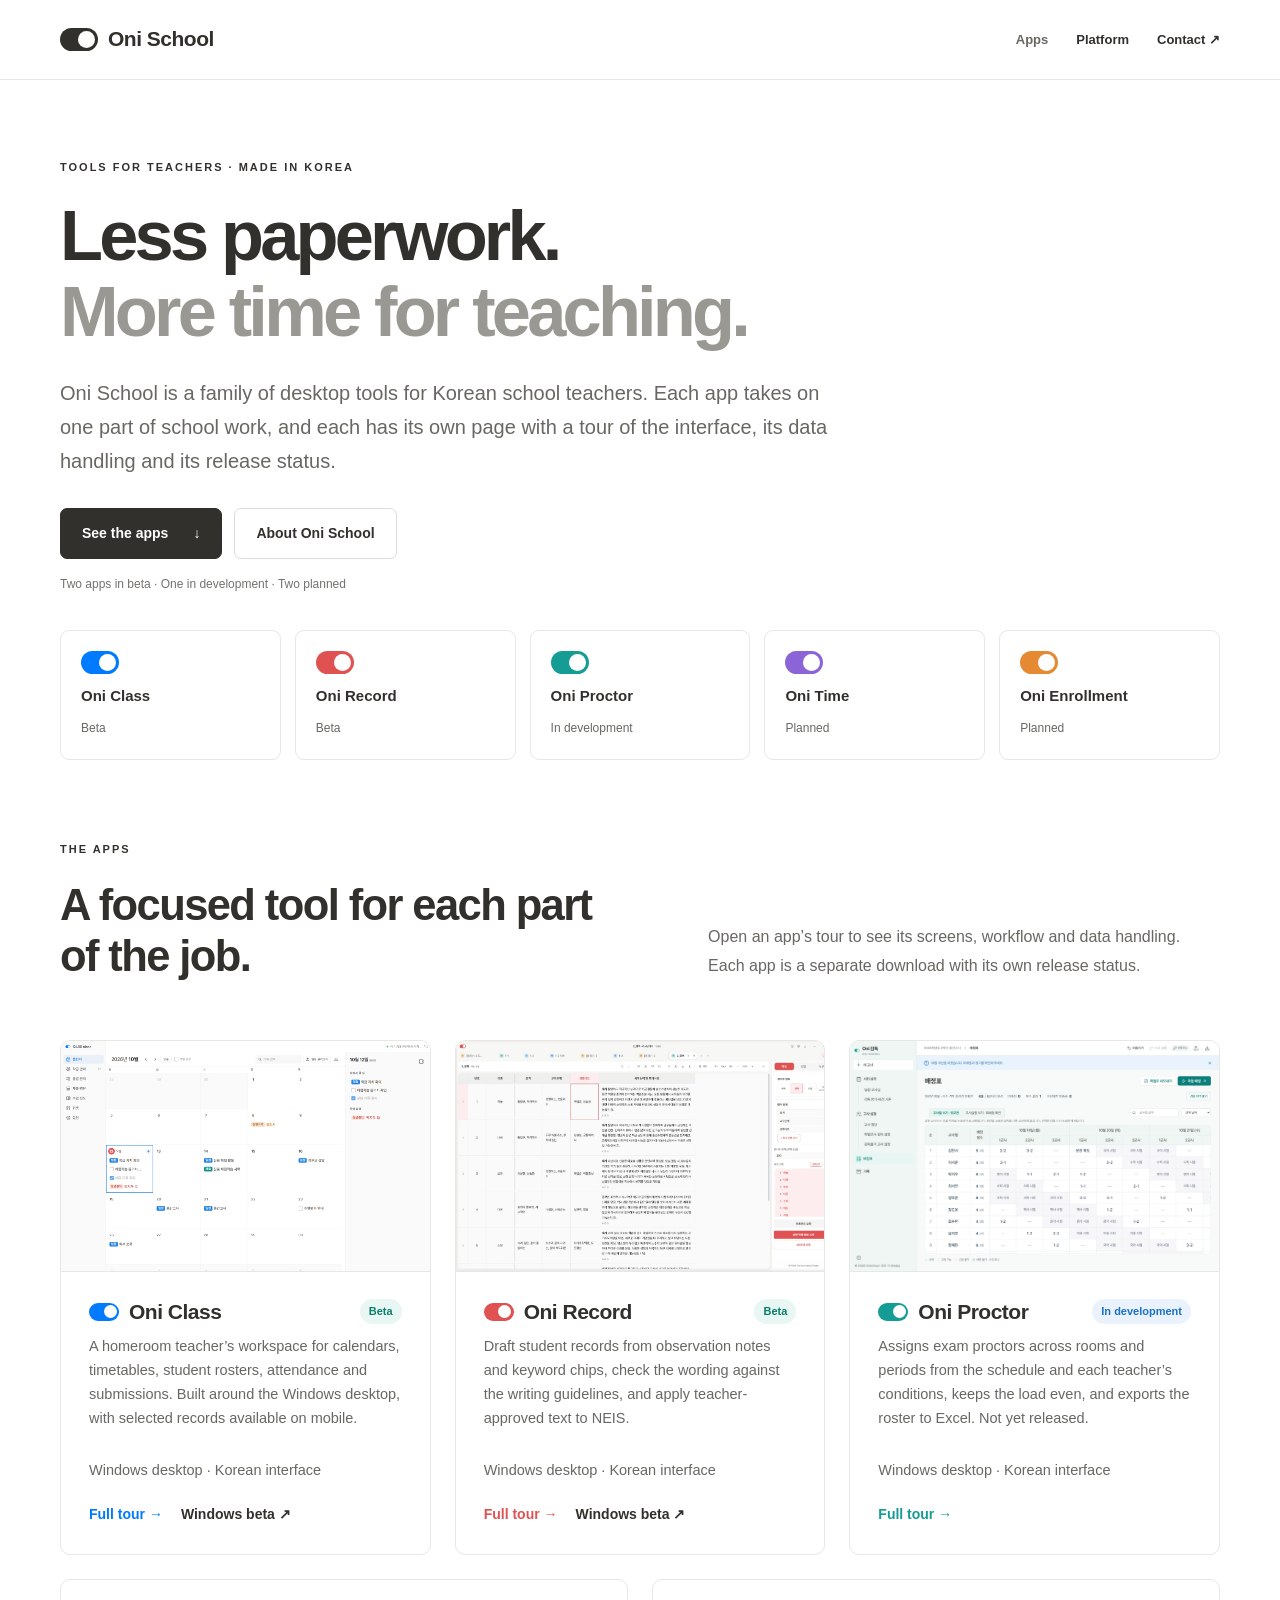
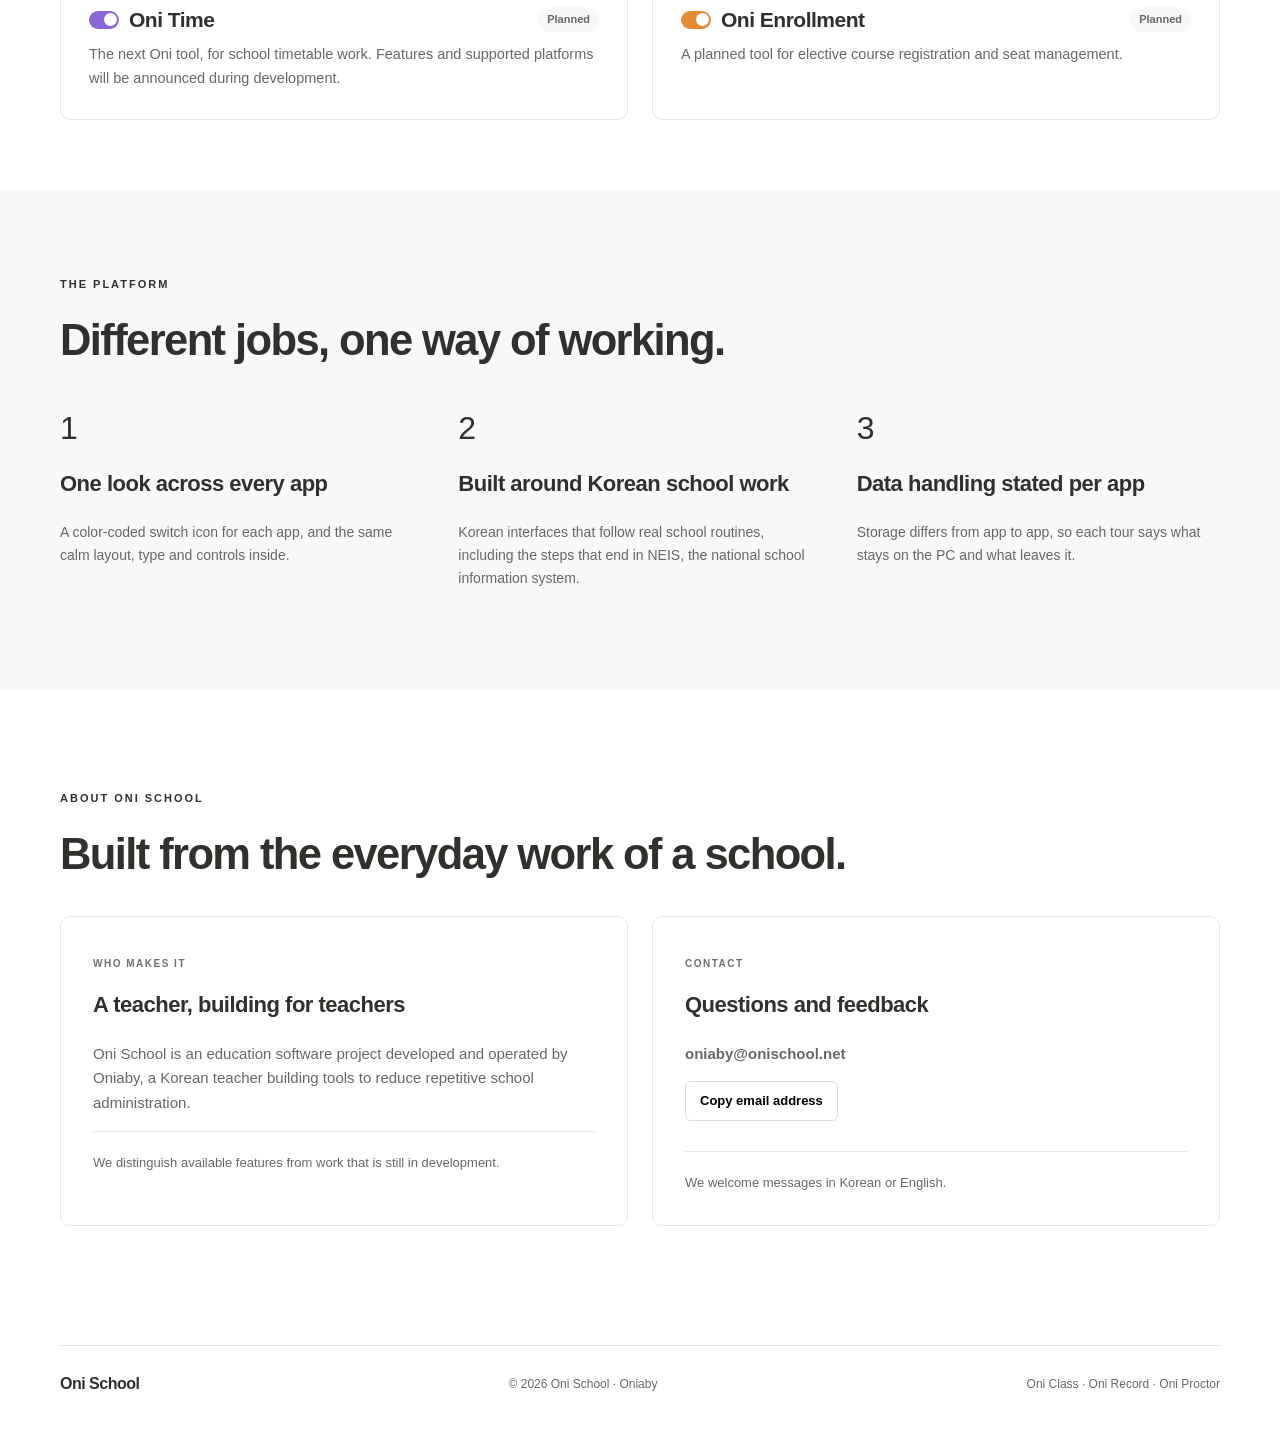
==== commit 49ee15cc: "Bring the home page and 404 onto the shared app theme Home is now generated by build_pages.py: hero " ====
--- a/index.html
+++ b/index.html
@@ -1,290 +1,62 @@
 <!doctype html>
 <html lang="en">
-  <head>
-    <meta charset="utf-8" />
-    <meta name="viewport" content="width=device-width,initial-scale=1" />
-    <title>Oni School — Tools for Korean school teachers</title>
-    <meta
-      name="description"
-      content="Oni School is a family of desktop tools for Korean school teachers. Browse every app, its status, and a tour of how each one works."
-    />
-    <meta name="theme-color" content="#fafaf9" />
-    <link rel="canonical" href="https://onischool.net/" />
-    <meta
-      property="og:title"
-      content="Oni School — Tools for Korean school teachers"
-    />
-    <meta
-      property="og:description"
-      content="Oni School is a family of desktop tools for Korean school teachers. Browse every app, its status, and a tour of how each one works."
-    />
-    <meta property="og:type" content="website" />
-    <meta property="og:url" content="https://onischool.net/" />
-    <link rel="stylesheet" href="assets/site.css" />
-    <link rel="stylesheet" href="assets/class-tour.css" />
-    <script src="assets/site.js" defer=""></script>
-  </head>
-  <body>
-    <a class="skip" href="#main">Skip to content</a>
-    <div class="wrap">
-      <header class="top">
-        <a class="brand" href="./"
-          ><svg
-            class="sw"
-            style="--c: var(--text)"
-            viewBox="0 0 256 256"
-            width="28"
-            height="28"
-            aria-hidden="true"
-          >
-            <rect x="16" y="64" width="224" height="128" rx="64"></rect>
-            <circle cx="176" cy="128" r="50"></circle></svg
-          >Oni School</a
-        >
-        <nav aria-label="Main navigation">
-          <a href="#apps">Apps</a><a href="#platform">Platform</a
-          ><a href="#contact">Contact</a>
-        </nav>
-      </header>
-      <main id="main">
-        <div class="hero">
-          <div class="eyebrow">Tools for teachers · Made in Korea</div>
-          <h1>Less paperwork.<br />More time for teaching.</h1>
-          <p class="lead">
-            Oni School is a family of desktop tools for Korean school teachers.
-            Each app takes on one part of school work, and each has its own
-            page with a tour of the interface, its data handling and its
-            release status.
-          </p>
-          <div class="cta">
-            <a class="btn primary" href="#apps">See the apps</a
-            ><a class="btn" href="#contact">About Oni School</a>
-          </div>
-          <div class="meta">
-            <span class="tag beta">Two apps in beta</span
-            ><span>Three more in development or planned</span>
-          </div>
-        </div>
-        <section id="apps">
-          <div class="sec-head">
-            <div class="eyebrow">The apps</div>
-            <h2>A focused tool for each part of the job.</h2>
-            <p>
-              Open an app’s tour to see its screens, workflow and data
-              handling. Apps without a tour are still being planned.
-            </p>
-          </div>
-          <div class="app-list">
-            <article class="app-row">
-              <svg
-                class="sw"
-                style="--c: var(--class)"
-                viewBox="0 0 256 256"
-                width="28"
-                height="28"
-                aria-hidden="true"
-              >
-                <rect x="16" y="64" width="224" height="128" rx="64"></rect>
-                <circle cx="176" cy="128" r="50"></circle>
-              </svg>
-              <div>
-                <h3>Oni Class <small>Classroom organization</small></h3>
-                <p>
-                  A homeroom teacher’s workspace for calendars, timetables,
-                  student rosters, attendance and submissions. Built around the
-                  Windows desktop, with selected records available on mobile.
-                </p>
-                <p class="hint">Windows desktop · Korean interface</p>
-                <div class="app-links">
-                  <a href="oni-class/">Full tour →</a
-                  ><a
-                    href="https://github.com/yang102948549/oni-class/releases/tag/v0.1.1-beta.9"
-                    >Windows beta</a
-                  >
-                </div>
-              </div>
-              <span class="tag beta">Beta</span>
-            </article>
-            <article class="app-row">
-              <svg
-                class="sw"
-                style="--c: var(--record)"
-                viewBox="0 0 256 256"
-                width="28"
-                height="28"
-                aria-hidden="true"
-              >
-                <rect x="16" y="64" width="224" height="128" rx="64"></rect>
-                <circle cx="176" cy="128" r="50"></circle>
-              </svg>
-              <div>
-                <h3>Oni Record <small>Student records</small></h3>
-                <p>
-                  Draft student records from observation notes and keywords,
-                  review the wording and byte count, and apply teacher-approved
-                  text to NEIS.
-                </p>
-                <p class="hint">Windows desktop · Korean interface</p>
-                <div class="app-links">
-                  <a href="oni-record/">Full tour →</a
-                  ><a
-                    href="https://github.com/yang102948549/oni-record/releases"
-                    >Windows beta</a
-                  >
-                </div>
-              </div>
-              <span class="tag beta">Beta</span>
-            </article>
-            <article class="app-row">
-              <svg
-                class="sw"
-                style="--c: var(--proctor)"
-                viewBox="0 0 256 256"
-                width="28"
-                height="28"
-                aria-hidden="true"
-              >
-                <rect x="16" y="64" width="224" height="128" rx="64"></rect>
-                <circle cx="176" cy="128" r="50"></circle>
-              </svg>
-              <div>
-                <h3>Oni Proctor <small>Exam supervision</small></h3>
-                <p>
-                  Assigns exam proctors across rooms and periods from the
-                  schedule and each teacher’s conditions, keeps the load even,
-                  and exports the roster to Excel. Not yet released.
-                </p>
-                <p class="hint">Windows desktop · Korean interface</p>
-                <div class="app-links">
-                  <a href="oni-proctor/">Full tour →</a>
-                </div>
-              </div>
-              <span class="tag dev">In development</span>
-            </article>
-            <article class="app-row">
-              <svg
-                class="sw"
-                style="--c: var(--time)"
-                viewBox="0 0 256 256"
-                width="28"
-                height="28"
-                aria-hidden="true"
-              >
-                <rect x="16" y="64" width="224" height="128" rx="64"></rect>
-                <circle cx="176" cy="128" r="50"></circle>
-              </svg>
-              <div>
-                <h3>Oni Time <small>Timetables</small></h3>
-                <p>
-                  The next Oni tool for school timetable work. Features and
-                  supported platforms will be announced during development.
-                </p>
-              </div>
-              <span class="tag plan">Planned</span>
-            </article>
-            <article class="app-row">
-              <svg
-                class="sw"
-                style="--c: var(--enroll)"
-                viewBox="0 0 256 256"
-                width="28"
-                height="28"
-                aria-hidden="true"
-              >
-                <rect x="16" y="64" width="224" height="128" rx="64"></rect>
-                <circle cx="176" cy="128" r="50"></circle>
-              </svg>
-              <div>
-                <h3>Oni Enrollment <small>Course registration</small></h3>
-                <p>
-                  A planned tool for elective course registration and seat
-                  management.
-                </p>
-              </div>
-              <span class="tag plan">Planned</span>
-            </article>
-          </div>
-        </section>
-        <section id="platform">
-          <div class="sec-head">
-            <div class="eyebrow">The platform</div>
-            <h2>Different jobs, one way of working.</h2>
-            <p>
-              The apps are separate downloads, but they are designed as one
-              family so a teacher who knows one can pick up the next.
-            </p>
-          </div>
-          <div class="feature-grid">
-            <article class="feature-item">
-              <div class="number">01</div>
-              <h3>One look across every app</h3>
-              <p>
-                A color-coded switch icon for each app, and the same calm
-                layout, type and controls inside.
-              </p>
-            </article>
-            <article class="feature-item">
-              <div class="number">02</div>
-              <h3>Built around Korean school work</h3>
-              <p>
-                Korean interfaces that follow real school routines, including
-                the steps that end in NEIS, the national school information
-                system.
-              </p>
-            </article>
-            <article class="feature-item">
-              <div class="number">03</div>
-              <h3>Data handling stated per app</h3>
-              <p>
-                Storage differs from app to app, so each tour says what stays on
-                the PC and what leaves it.
-                <a href="oni-class/#data">Oni Class data</a> ·
-                <a href="oni-record/#data">Oni Record data</a>
-              </p>
-            </article>
-          </div>
-        </section>
-        <section id="contact">
-          <div class="about-grid">
-            <div>
-              <div class="sec-head">
-                <div class="eyebrow">About Oni School</div>
-                <h2>Built from the everyday work of a school.</h2>
-              </div>
-              <p>
-                Oni School is an education software project developed and
-                operated by Oniaby, a Korean teacher building tools to reduce
-                repetitive school administration.
-              </p>
-              <p>
-                Our apps address classroom organization, student-record writing
-                and exam supervision. We distinguish available features from
-                work that is still in development.
-              </p>
-            </div>
-            <div class="contact-card">
-              <div class="eyebrow">Contact</div>
-              <h3 style="margin: 12px 0">Questions and feedback</h3>
-              <p>
-                <a href="mailto:oniaby@onischool.net">oniaby@onischool.net</a>
-              </p>
-              <button type="button" data-copy-email="">
-                Copy email address</button
-              ><span id="copy-status" role="status" aria-live="polite"></span
-              ><small class="hint"
-                >We welcome messages in Korean or English.</small
-              >
-            </div>
-          </div>
-        </section>
-      </main>
-      <footer>
-        <span>© 2026 Oni School · Oniaby</span
-        ><span
-          ><a href="#apps">Apps</a> ·
-          <a href="mailto:oniaby@onischool.net">Contact</a></span
-        >
-      </footer>
-    </div>
-  </body>
+<head>
+<meta charset="utf-8">
+<meta name="viewport" content="width=device-width,initial-scale=1">
+<title>Oni School — Tools for Korean school teachers</title>
+<meta name="description" content="Oni School is a family of desktop tools for Korean school teachers. Browse every app, its status, and a tour of how each one works.">
+<link rel="canonical" href="https://onischool.net/">
+<meta property="og:title" content="Oni School — Tools for Korean school teachers">
+<meta property="og:description" content="Oni School is a family of desktop tools for Korean school teachers. Browse every app, its status, and a tour of how each one works.">
+<meta property="og:type" content="website">
+<meta property="og:url" content="https://onischool.net/">
+<meta property="og:image" content="https://onischool.net/assets/class/calendar.png">
+<link rel="stylesheet" href="assets/app.css">
+</head>
+<body class="app-home">
+<a class="skip" href="#main">Skip to content</a>
+<header class="nav">
+<a class="brand" href="#"><span class="mark" aria-hidden="true"></span>Oni School</a>
+<nav aria-label="Page navigation">
+<a href="#apps">Apps</a>
+<a href="#platform">Platform</a>
+<a href="#contact">Contact <span>↗</span></a>
+</nav>
+</header>
+<main id="main">
+<section class="hero wrap">
+<p class="eyebrow">Tools for teachers · Made in Korea</p>
+<h1>Less paperwork.<br><em>More time for teaching.</em></h1>
+<p class="lead">Oni School is a family of desktop tools for Korean school teachers. Each app takes on one part of school work, and each has its own page with a tour of the interface, its data handling and its release status.</p>
+<div class="actions"><a class="button primary" href="#apps">See the apps <span>↓</span></a><a class="button" href="#contact">About Oni School</a></div>
+<p class="micro">Two apps in beta · One in development · Two planned</p>
+<div class="steps five"><a href="oni-class/"><span class="mark" style="--mark:#007aff" aria-hidden="true"></span><b>Oni Class</b><span class="st">Beta</span></a><a href="oni-record/"><span class="mark" style="--mark:#e05252" aria-hidden="true"></span><b>Oni Record</b><span class="st">Beta</span></a><a href="oni-proctor/"><span class="mark" style="--mark:#149c95" aria-hidden="true"></span><b>Oni Proctor</b><span class="st">In development</span></a><a href="#apps"><span class="mark" style="--mark:#8b65d8" aria-hidden="true"></span><b>Oni Time</b><span class="st">Planned</span></a><a href="#apps"><span class="mark" style="--mark:#e58a32" aria-hidden="true"></span><b>Oni Enrollment</b><span class="st">Planned</span></a></div>
+</section>
+<section class="chapter" id="apps"><div class="wrap">
+<div class="chapter-heading"><div><p class="eyebrow">The apps</p><h2>A focused tool for each part of the job.</h2></div><p>Open an app’s tour to see its screens, workflow and data handling. Each app is a separate download with its own release status.</p></div>
+<div class="apps"><article class="app-card" style="--mark:#007aff"><a class="thumb" href="oni-class/" aria-label="Oni Class tour"><img src="assets/class/calendar.png" alt="Oni Class calendar and daily details" loading="lazy" width="1440" height="900"></a><div class="body"><div class="head"><span class="mark" aria-hidden="true"></span><h3>Oni Class</h3><span class="status beta">Beta</span></div><p>A homeroom teacher’s workspace for calendars, timetables, student rosters, attendance and submissions. Built around the Windows desktop, with selected records available on mobile.</p><p class="micro">Windows desktop · Korean interface</p><div class="links"><a href="oni-class/">Full tour →</a><a href="https://github.com/yang102948549/oni-class/releases" target="_blank" rel="noopener">Windows beta ↗</a></div></div></article><article class="app-card" style="--mark:#e05252"><a class="thumb" href="oni-record/" aria-label="Oni Record tour"><img src="assets/record/hero.webp" alt="Oni Record table of students with the Write panel" loading="lazy" width="1440" height="900"></a><div class="body"><div class="head"><span class="mark" aria-hidden="true"></span><h3>Oni Record</h3><span class="status beta">Beta</span></div><p>Draft student records from observation notes and keyword chips, check the wording against the writing guidelines, and apply teacher-approved text to NEIS.</p><p class="micro">Windows desktop · Korean interface</p><div class="links"><a href="oni-record/">Full tour →</a><a href="https://github.com/yang102948549/oni-record/releases" target="_blank" rel="noopener">Windows beta ↗</a></div></div></article><article class="app-card" style="--mark:#149c95"><a class="thumb" href="oni-proctor/" aria-label="Oni Proctor tour"><img src="assets/proctor/assign.webp" alt="Oni Proctor assignment table by teacher" loading="lazy" width="1440" height="900"></a><div class="body"><div class="head"><span class="mark" aria-hidden="true"></span><h3>Oni Proctor</h3><span class="status dev">In development</span></div><p>Assigns exam proctors across rooms and periods from the schedule and each teacher’s conditions, keeps the load even, and exports the roster to Excel. Not yet released.</p><p class="micro">Windows desktop · Korean interface</p><div class="links"><a href="oni-proctor/">Full tour →</a></div></div></article></div>
+<div class="apps two"><article class="app-card" style="--mark:#8b65d8"><div class="body"><div class="head"><span class="mark" aria-hidden="true"></span><h3>Oni Time</h3><span class="status">Planned</span></div><p>The next Oni tool, for school timetable work. Features and supported platforms will be announced during development.</p></div></article><article class="app-card" style="--mark:#e58a32"><div class="body"><div class="head"><span class="mark" aria-hidden="true"></span><h3>Oni Enrollment</h3><span class="status">Planned</span></div><p>A planned tool for elective course registration and seat management.</p></div></article></div>
+</div></section>
+<section class="tinted"><div class="wrap setup" id="platform">
+<p class="eyebrow">The platform</p><h2>Different jobs, one way of working.</h2>
+<div class="setup-grid">
+<article><b>1</b><h3>One look across every app</h3><p>A color-coded switch icon for each app, and the same calm layout, type and controls inside.</p></article>
+<article><b>2</b><h3>Built around Korean school work</h3><p>Korean interfaces that follow real school routines, including the steps that end in NEIS, the national school information system.</p></article>
+<article><b>3</b><h3>Data handling stated per app</h3><p>Storage differs from app to app, so each tour says what stays on the PC and what leaves it.</p></article>
+</div></div></section>
+<section class="storage wrap" id="contact">
+<p class="eyebrow">About Oni School</p><h2>Built from the everyday work of a school.</h2>
+<div class="data-grid">
+<article><span class="data-label">Who makes it</span><h3>A teacher, building for teachers</h3><p>Oni School is an education software project developed and operated by Oniaby, a Korean teacher building tools to reduce repetitive school administration.</p><p class="small">We distinguish available features from work that is still in development.</p></article>
+<article><span class="data-label">Contact</span><h3>Questions and feedback</h3><p class="contact-mail"><a href="mailto:oniaby@onischool.net">oniaby@onischool.net</a></p><button type="button" class="copy" data-copy-email>Copy email address</button><span id="copy-status" role="status" aria-live="polite"></span><p class="small">We welcome messages in Korean or English.</p></article>
+</div>
+</section>
+</main>
+<footer class="wrap footer">
+<a class="brand" href="#">Oni School</a>
+<span>© 2026 Oni School · Oniaby</span>
+<span><a href="oni-class/">Oni Class</a> · <a href="oni-record/">Oni Record</a> · <a href="oni-proctor/">Oni Proctor</a></span>
+</footer>
+<script src="assets/app.js"></script>
+</body>
 </html>
--- a/assets/app.css
+++ b/assets/app.css
@@ -0,0 +1,931 @@
+/* Shared theme for app detail pages (Oni Class, Oni Record, Oni Proctor).
+   Based on the Oni Class standalone page. Each page sets its accent with a body class. */
+:root {
+  --ink: #32302c;
+  --muted: #686762;
+  --line: #e7e7e4;
+  --paper: #fff;
+  --soft: #f7f8fa;
+  --accent: #2383e2;
+  --mark: #007aff;
+}
+.app-class {
+  --accent: #2383e2;
+  --mark: #007aff;
+}
+.app-record {
+  --accent: #d64545;
+  --mark: #e05252;
+}
+.app-proctor {
+  --accent: #0b7f79;
+  --mark: #149c95;
+}
+body {
+  --tint: color-mix(in srgb, var(--accent) 6%, #fff);
+  --tint-line: color-mix(in srgb, var(--accent) 22%, #fff);
+  --tint-strong: color-mix(in srgb, var(--accent) 12%, #fff);
+}
+* {
+  box-sizing: border-box;
+}
+html {
+  scroll-behavior: smooth;
+  scroll-padding-top: 90px;
+}
+body {
+  margin: 0;
+  font-family: Inter, "Segoe UI", "Malgun Gothic", Arial, sans-serif;
+  color: var(--ink);
+  background: #fff;
+  font-size: 16px;
+  line-height: 1.65;
+}
+a {
+  color: inherit;
+  text-decoration: none;
+}
+button {
+  font: inherit;
+}
+button,
+a {
+  -webkit-tap-highlight-color: transparent;
+}
+a:focus-visible,
+button:focus-visible,
+summary:focus-visible {
+  outline: 3px solid var(--accent);
+  outline-offset: 5px;
+}
+.wrap {
+  width: min(1160px, calc(100% - 64px));
+  margin: auto;
+}
+
+/* Sticky top bar */
+.nav {
+  height: 80px;
+  padding: 0 max(32px, calc((100vw - 1160px) / 2));
+  display: flex;
+  justify-content: space-between;
+  align-items: center;
+  background: #ffffffed;
+  border-bottom: 1px solid var(--line);
+  position: sticky;
+  top: 0;
+  z-index: 5;
+  backdrop-filter: blur(12px);
+}
+.brand {
+  display: flex;
+  gap: 10px;
+  align-items: center;
+  font-weight: 750;
+  letter-spacing: -0.5px;
+  font-size: 21px;
+}
+.mark {
+  display: inline-block;
+  background: var(--mark);
+  width: 38px;
+  height: 23px;
+  border-radius: 15px;
+  position: relative;
+  flex-shrink: 0;
+}
+.mark:after {
+  content: "";
+  position: absolute;
+  background: white;
+  width: 17px;
+  height: 17px;
+  right: 3px;
+  top: 3px;
+  border-radius: 50%;
+}
+nav {
+  display: flex;
+  gap: 28px;
+  font-size: 13px;
+  font-weight: 600;
+}
+nav a:first-child {
+  color: var(--muted);
+}
+nav a:last-child {
+  color: var(--accent);
+}
+
+/* Type */
+h1,
+h2,
+h3,
+p {
+  margin-top: 0;
+}
+h1 {
+  font-size: clamp(44px, 5.5vw, 76px);
+  line-height: 1.08;
+  letter-spacing: -3.8px;
+  margin-bottom: 26px;
+  font-weight: 750;
+}
+h2 {
+  font-size: clamp(30px, 3.4vw, 46px);
+  line-height: 1.18;
+  letter-spacing: -1.6px;
+  font-weight: 700;
+  margin-bottom: 22px;
+}
+h3 {
+  font-size: 22px;
+  letter-spacing: -0.5px;
+  line-height: 1.3;
+  margin-top: 16px;
+}
+em {
+  color: var(--accent);
+  font-style: normal;
+}
+.eyebrow {
+  font-size: 11px;
+  letter-spacing: 2px;
+  font-weight: 750;
+  color: var(--accent);
+  margin: 0 0 22px;
+  text-transform: uppercase;
+}
+.lead {
+  font-size: 20px;
+  color: var(--muted);
+  line-height: 1.7;
+  max-width: 780px;
+}
+.micro,
+figcaption {
+  font-size: 12px;
+  color: #73726e;
+}
+.ko {
+  font-weight: 650;
+  white-space: nowrap;
+}
+kbd {
+  font: 0.85em ui-monospace, Consolas, monospace;
+  border: 1px solid #d9dce0;
+  border-bottom-width: 2px;
+  border-radius: 4px;
+  padding: 0 5px;
+  background: var(--soft);
+  white-space: nowrap;
+}
+code {
+  font: 0.9em ui-monospace, Consolas, monospace;
+  background: var(--soft);
+  padding: 1px 5px;
+  border-radius: 3px;
+}
+
+/* Hero */
+.hero {
+  padding-top: 78px;
+}
+.actions {
+  display: flex;
+  gap: 12px;
+  flex-wrap: wrap;
+  margin: 30px 0 16px;
+}
+.button {
+  padding: 13px 21px;
+  border: 1px solid #d9dce0;
+  border-radius: 7px;
+  font-size: 14px;
+  font-weight: 650;
+  display: inline-flex;
+  gap: 25px;
+  align-items: center;
+  background: #fff;
+}
+.button:hover {
+  transform: translateY(-2px);
+  box-shadow: 0 5px 15px #0000000c;
+}
+.primary {
+  background: var(--accent);
+  color: white;
+  border-color: var(--accent);
+}
+.hero figure {
+  margin-top: 44px;
+}
+
+/* Screens (click to enlarge) */
+figure {
+  margin: 0;
+}
+figcaption {
+  margin-top: 13px;
+}
+.screen {
+  padding: 0;
+  display: block;
+  position: relative;
+  width: 100%;
+  border: 1px solid #dddfe3;
+  border-radius: 11px;
+  overflow: hidden;
+  background: white;
+  cursor: zoom-in;
+  box-shadow: 0 22px 50px -24px #25394c60;
+}
+.screen img {
+  width: 100%;
+  height: auto;
+  display: block;
+}
+.zoom {
+  position: absolute;
+  right: 14px;
+  bottom: 14px;
+  background: #fffefc;
+  border: 1px solid #dfe3e6;
+  padding: 7px 12px;
+  border-radius: 5px;
+  font-size: 11px;
+  color: #4c5c6b;
+}
+.screen + figcaption {
+  margin-top: 13px;
+}
+figure + figure {
+  margin-top: 28px;
+}
+.pin {
+  position: absolute;
+  transform: translate(-50%, -50%);
+  width: 26px;
+  height: 26px;
+  border-radius: 50%;
+  background: var(--accent);
+  color: #fff;
+  font-size: 13px;
+  font-weight: 700;
+  display: grid;
+  place-items: center;
+  box-shadow: 0 0 0 3px #fff;
+}
+
+/* Step strip */
+.steps {
+  display: grid;
+  grid-template-columns: repeat(4, 1fr);
+  gap: 14px;
+  margin-top: 35px;
+}
+.steps.three {
+  grid-template-columns: repeat(3, 1fr);
+}
+.steps > div {
+  border: 1px solid var(--line);
+  padding: 23px;
+  border-radius: 9px;
+  background: #fff;
+}
+.steps b {
+  color: var(--accent);
+  font-size: 14px;
+}
+.steps b span {
+  color: var(--ink);
+  margin-left: 9px;
+}
+.steps p {
+  font-size: 13px;
+  color: var(--muted);
+  margin: 10px 0 0;
+}
+
+/* Intro + chapters */
+.intro {
+  padding-top: 110px;
+  padding-bottom: 68px;
+  display: grid;
+  grid-template-columns: 1.1fr 1fr;
+  column-gap: 100px;
+}
+.intro .eyebrow {
+  grid-column: 1/-1;
+}
+.intro > p:last-child {
+  align-self: end;
+  color: var(--muted);
+  max-width: 430px;
+}
+.chapter {
+  padding: 80px 0 70px;
+}
+.tinted {
+  background: var(--soft);
+}
+.chapter-heading {
+  display: grid;
+  grid-template-columns: 1.1fr 1fr;
+  gap: 85px;
+  margin-bottom: 32px;
+}
+.chapter-heading > p {
+  color: var(--muted);
+  align-self: end;
+  margin-bottom: 24px;
+  line-height: 1.8;
+}
+.notes {
+  display: grid;
+  grid-template-columns: repeat(3, 1fr);
+  gap: 22px 34px;
+  margin-top: 30px;
+}
+.notes.two {
+  grid-template-columns: repeat(2, 1fr);
+}
+.notes > div {
+  display: flex;
+  align-items: flex-start;
+  gap: 12px;
+}
+.number {
+  background: var(--tint-strong);
+  color: var(--accent);
+  border-radius: 50%;
+  width: 23px;
+  height: 23px;
+  display: grid;
+  place-items: center;
+  flex-shrink: 0;
+  font-size: 12px;
+  font-weight: 700;
+}
+.notes p {
+  font-size: 14px;
+  line-height: 1.65;
+  margin-bottom: 0;
+}
+.notes p b {
+  display: block;
+  font-size: 15px;
+}
+.tip {
+  margin-top: 30px;
+  padding: 22px;
+  border: 1px solid var(--tint-line);
+  background: var(--tint);
+  border-radius: 8px;
+  display: flex;
+  gap: 30px;
+  font-size: 14px;
+}
+.tip b {
+  white-space: nowrap;
+}
+.chapter .micro {
+  margin: 18px 0 0;
+}
+
+/* Cards: data grid, type guides */
+.storage {
+  padding-top: 100px;
+  padding-bottom: 95px;
+}
+.section-lead {
+  max-width: 760px;
+  color: var(--muted);
+}
+.data-grid {
+  display: grid;
+  grid-template-columns: 1fr 1fr;
+  gap: 24px;
+  margin: 35px 0 24px;
+}
+.data-grid.three {
+  grid-template-columns: repeat(3, 1fr);
+}
+.data-grid article {
+  padding: 32px;
+  border: 1px solid var(--line);
+  border-radius: 10px;
+  background: #fff;
+}
+.data-grid article.pick {
+  border-color: var(--accent);
+}
+.data-label {
+  font-size: 10px;
+  letter-spacing: 1.5px;
+  font-weight: 750;
+  color: #6c716e;
+  text-transform: uppercase;
+}
+.blue {
+  color: var(--accent);
+}
+.data-grid p {
+  font-size: 15px;
+  color: var(--muted);
+}
+.data-grid .small,
+.storage-note {
+  font-size: 13px;
+  color: var(--muted);
+}
+.data-grid .small {
+  border-top: 1px solid var(--line);
+  padding-top: 20px;
+  margin-bottom: 0;
+}
+.data-grid ol,
+.data-grid ul {
+  margin: 0 0 18px;
+  padding-left: 20px;
+  font-size: 14px;
+  color: var(--muted);
+  display: grid;
+  gap: 8px;
+}
+.data-grid li b {
+  color: var(--ink);
+}
+.data-grid li::marker {
+  color: var(--accent);
+  font-weight: 700;
+}
+.data-grid article > .screen {
+  max-width: 280px;
+  margin: 0 auto 8px;
+  box-shadow: none;
+}
+
+/* Side-by-side: small screen + notes */
+.pair {
+  display: grid;
+  grid-template-columns: minmax(0, 420px) minmax(0, 1fr);
+  gap: 34px;
+  align-items: start;
+  margin-top: 30px;
+}
+.pair .notes {
+  grid-template-columns: 1fr;
+  margin-top: 0;
+}
+.criteria {
+  list-style: none;
+  margin: 24px 0 0;
+  padding: 0;
+  display: grid;
+  grid-template-columns: repeat(2, 1fr);
+  gap: 10px;
+}
+.criteria li {
+  background: #fff;
+  border: 1px solid var(--line);
+  border-radius: 8px;
+  padding: 12px 16px;
+  font-size: 14px;
+  color: var(--muted);
+}
+.criteria b {
+  color: var(--accent);
+  margin-right: 8px;
+}
+h3.sub {
+  margin-top: 44px;
+  margin-bottom: 0;
+}
+
+/* Setup + FAQ */
+.setup {
+  padding-top: 85px;
+  padding-bottom: 85px;
+}
+.setup-grid {
+  display: grid;
+  grid-template-columns: repeat(3, 1fr);
+  gap: 35px;
+  margin-top: 35px;
+}
+.setup-grid article > b {
+  color: var(--accent);
+  font-size: 32px;
+  font-weight: 500;
+}
+.setup-grid p {
+  font-size: 14px;
+  color: var(--muted);
+}
+.faq {
+  margin-top: 50px;
+  border-top: 1px solid #dfe1e5;
+}
+details {
+  border-bottom: 1px solid #dfe1e5;
+  padding: 22px 0;
+}
+summary {
+  cursor: pointer;
+  font-weight: 600;
+  font-size: 15px;
+}
+details p {
+  margin: 16px 0 0;
+  max-width: 850px;
+  color: var(--muted);
+  font-size: 14px;
+}
+
+/* Closing */
+.cta {
+  text-align: center;
+  padding-top: 90px;
+  padding-bottom: 90px;
+}
+.cta .mark {
+  margin-bottom: 25px;
+}
+.cta p {
+  color: var(--muted);
+}
+.cta .actions {
+  justify-content: center;
+}
+.footer {
+  border-top: 1px solid var(--line);
+  padding-top: 25px;
+  padding-bottom: 35px;
+  display: flex;
+  align-items: center;
+  justify-content: space-between;
+  gap: 16px;
+  flex-wrap: wrap;
+  font-size: 12px;
+  color: var(--muted);
+}
+.footer .brand {
+  font-size: 16px;
+  color: var(--ink);
+}
+.footer a:hover {
+  color: var(--accent);
+}
+
+/* Enlarged screen */
+dialog {
+  border: 1px solid #ddd;
+  border-radius: 10px;
+  padding: 0;
+  max-width: 96vw;
+  width: 1480px;
+  max-height: 95vh;
+}
+dialog::backdrop {
+  background: #17202fc9;
+}
+dialog img {
+  width: 100%;
+  display: block;
+}
+.viewer-head {
+  display: flex;
+  justify-content: space-between;
+  align-items: center;
+  padding: 10px 16px;
+  background: #fff;
+  position: sticky;
+  top: 0;
+  font-size: 13px;
+}
+.viewer-head button {
+  cursor: pointer;
+  border: 1px solid #ddd;
+  background: #fff;
+  border-radius: 5px;
+  padding: 7px 14px;
+}
+.skip {
+  position: fixed;
+  left: 10px;
+  top: -100px;
+  background: white;
+  padding: 10px;
+  z-index: 10;
+}
+.skip:focus {
+  top: 10px;
+}
+
+@media (max-width: 900px) {
+  .data-grid.three {
+    grid-template-columns: 1fr;
+  }
+  .pair {
+    grid-template-columns: 1fr;
+  }
+}
+@media (max-width: 700px) {
+  .wrap {
+    width: calc(100% - 36px);
+  }
+  .nav {
+    height: 65px;
+    padding: 0 18px;
+  }
+  .brand {
+    font-size: 17px;
+  }
+  nav {
+    gap: 14px;
+    font-size: 11px;
+  }
+  nav a:last-child {
+    display: none;
+  }
+  .hero {
+    padding-top: 45px;
+  }
+  h1 {
+    letter-spacing: -2px;
+    font-size: 45px;
+  }
+  .lead {
+    font-size: 17px;
+  }
+  .lead br {
+    display: none;
+  }
+  .hero figure {
+    margin-top: 32px;
+  }
+  .steps,
+  .steps.three {
+    grid-template-columns: 1fr 1fr;
+    gap: 9px;
+  }
+  .steps > div {
+    padding: 16px;
+  }
+  .intro {
+    padding: 70px 0 20px;
+    display: block;
+  }
+  .chapter {
+    padding: 50px 0;
+  }
+  .chapter-heading {
+    display: block;
+    margin-bottom: 22px;
+  }
+  .chapter-heading > p {
+    font-size: 15px;
+  }
+  .notes,
+  .notes.two {
+    display: block;
+    margin-top: 24px;
+  }
+  .notes > div {
+    margin-bottom: 12px;
+  }
+  .zoom {
+    padding: 4px 8px;
+    font-size: 9px;
+    right: 6px;
+    bottom: 6px;
+  }
+  .screen {
+    border-radius: 6px;
+  }
+  .pin {
+    width: 18px;
+    height: 18px;
+    font-size: 10px;
+    box-shadow: 0 0 0 2px #fff;
+  }
+  .tip {
+    display: block;
+  }
+  .tip span {
+    display: block;
+    margin-top: 8px;
+  }
+  .data-grid,
+  .setup-grid,
+  .criteria {
+    grid-template-columns: 1fr;
+    gap: 16px;
+  }
+  .data-grid article {
+    padding: 25px;
+  }
+  .storage,
+  .setup {
+    padding-top: 60px;
+    padding-bottom: 55px;
+  }
+  .setup-grid {
+    gap: 12px;
+  }
+  .setup-grid h3 {
+    margin-top: 6px;
+  }
+  .footer {
+    flex-direction: column;
+    align-items: flex-start;
+    gap: 10px;
+  }
+  .cta {
+    padding: 60px 0;
+  }
+  .eyebrow {
+    letter-spacing: 1.3px;
+    font-size: 10px;
+  }
+  .micro,
+  figcaption {
+    font-size: 10px;
+  }
+  .button {
+    padding: 12px 15px;
+  }
+  .viewer-head {
+    font-size: 11px;
+  }
+}
+@media (prefers-reduced-motion: reduce) {
+  html {
+    scroll-behavior: auto;
+  }
+  .button:hover {
+    transform: none;
+  }
+}
+
+/* Home (ecosystem hub): neutral accent, per-card app colors */
+.app-home {
+  --accent: #32302c;
+  --mark: #32302c;
+}
+.app-home h1 em {
+  color: #9a9892;
+}
+.app-home nav a:last-child {
+  color: var(--ink);
+}
+.steps.five {
+  grid-template-columns: repeat(5, 1fr);
+}
+.steps.five > a {
+  border: 1px solid var(--line);
+  padding: 20px;
+  border-radius: 9px;
+  background: #fff;
+  display: grid;
+  gap: 10px;
+  align-content: start;
+}
+.steps.five > a:hover {
+  border-color: #cfd2d6;
+}
+.steps.five b {
+  color: var(--ink);
+  font-size: 15px;
+}
+.steps.five span.st {
+  font-size: 12px;
+  color: var(--muted);
+}
+.apps {
+  display: grid;
+  grid-template-columns: repeat(3, 1fr);
+  gap: 24px;
+  margin-top: 36px;
+}
+.apps.two {
+  grid-template-columns: repeat(2, 1fr);
+  margin-top: 24px;
+}
+.app-card {
+  border: 1px solid var(--line);
+  border-radius: 10px;
+  background: #fff;
+  display: flex;
+  flex-direction: column;
+  overflow: hidden;
+}
+.app-card .thumb {
+  display: block;
+  border-bottom: 1px solid var(--line);
+  background: var(--soft);
+  aspect-ratio: 16 / 10;
+  overflow: hidden;
+}
+.app-card .thumb img {
+  width: 100%;
+  height: 100%;
+  object-fit: cover;
+  object-position: left top;
+  display: block;
+}
+.app-card .body {
+  padding: 26px 28px 28px;
+  display: flex;
+  flex-direction: column;
+  gap: 10px;
+  flex: 1;
+}
+.app-card .head {
+  display: flex;
+  align-items: center;
+  gap: 10px;
+}
+.app-card .head .mark {
+  width: 30px;
+  height: 18px;
+}
+.app-card .head .mark:after {
+  width: 13px;
+  height: 13px;
+  right: 2.5px;
+  top: 2.5px;
+}
+.app-card h3 {
+  margin: 0;
+  font-size: 21px;
+}
+.app-card p {
+  margin: 0;
+  font-size: 14.5px;
+  color: var(--muted);
+}
+.app-card .links {
+  display: flex;
+  flex-wrap: wrap;
+  gap: 8px 18px;
+  margin-top: auto;
+  padding-top: 10px;
+  font-size: 14px;
+  font-weight: 650;
+}
+.app-card .links a:first-child {
+  color: var(--mark);
+}
+.app-card .links a:hover {
+  text-decoration: underline;
+}
+.status {
+  margin-left: auto;
+  font-size: 11px;
+  font-weight: 700;
+  padding: 3px 9px;
+  border-radius: 999px;
+  background: var(--soft);
+  color: var(--muted);
+  white-space: nowrap;
+}
+.status.beta {
+  background: #e8f7f3;
+  color: #087d6b;
+}
+.status.dev {
+  background: #eaf3fd;
+  color: #1b70c9;
+}
+.contact-mail {
+  font-size: 20px;
+  font-weight: 700;
+  overflow-wrap: anywhere;
+}
+.copy {
+  cursor: pointer;
+  border: 1px solid #d9dce0;
+  background: #fff;
+  border-radius: 6px;
+  padding: 8px 14px;
+  font-size: 13px;
+  font-weight: 650;
+}
+#copy-status {
+  display: block;
+  min-height: 22px;
+  font-size: 12px;
+  color: var(--muted);
+  margin-top: 8px;
+}
+@media (max-width: 900px) {
+  .apps,
+  .apps.two {
+    grid-template-columns: 1fr;
+  }
+  .steps.five {
+    grid-template-columns: repeat(2, 1fr);
+  }
+}
